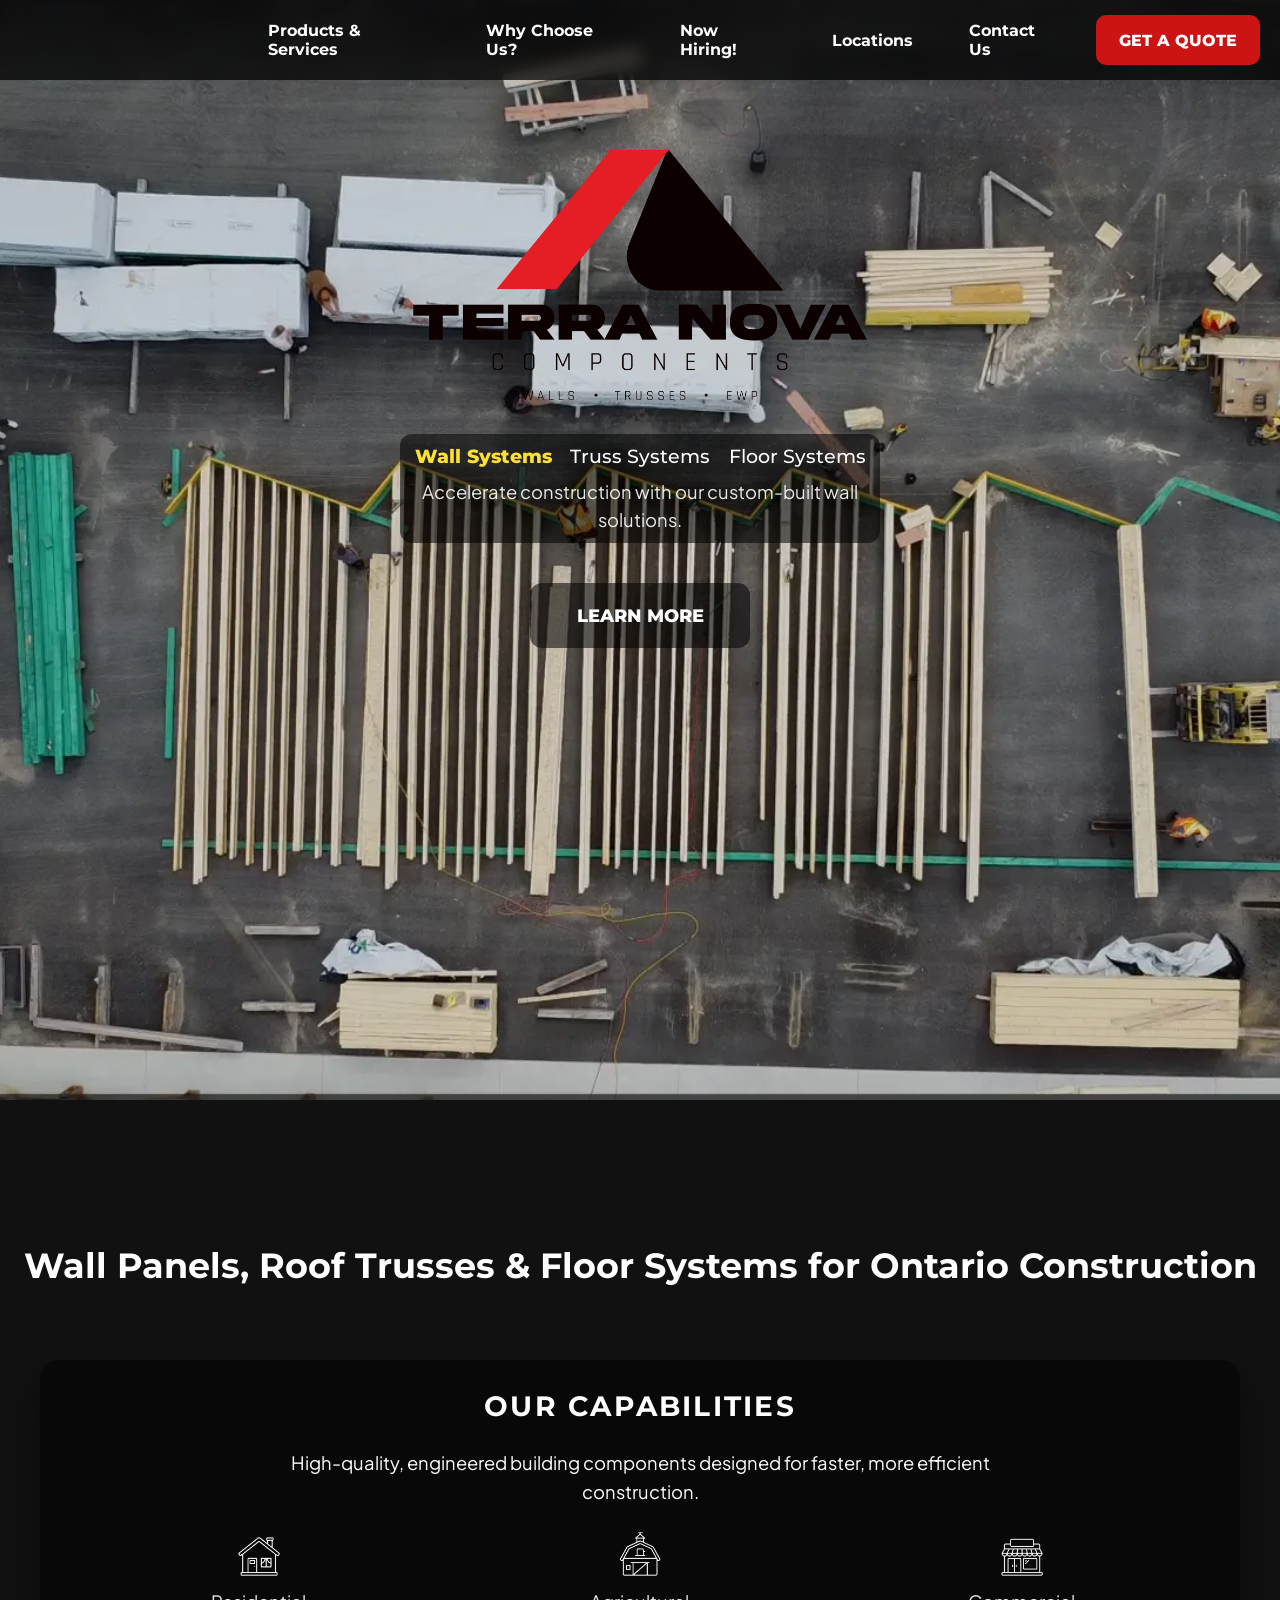
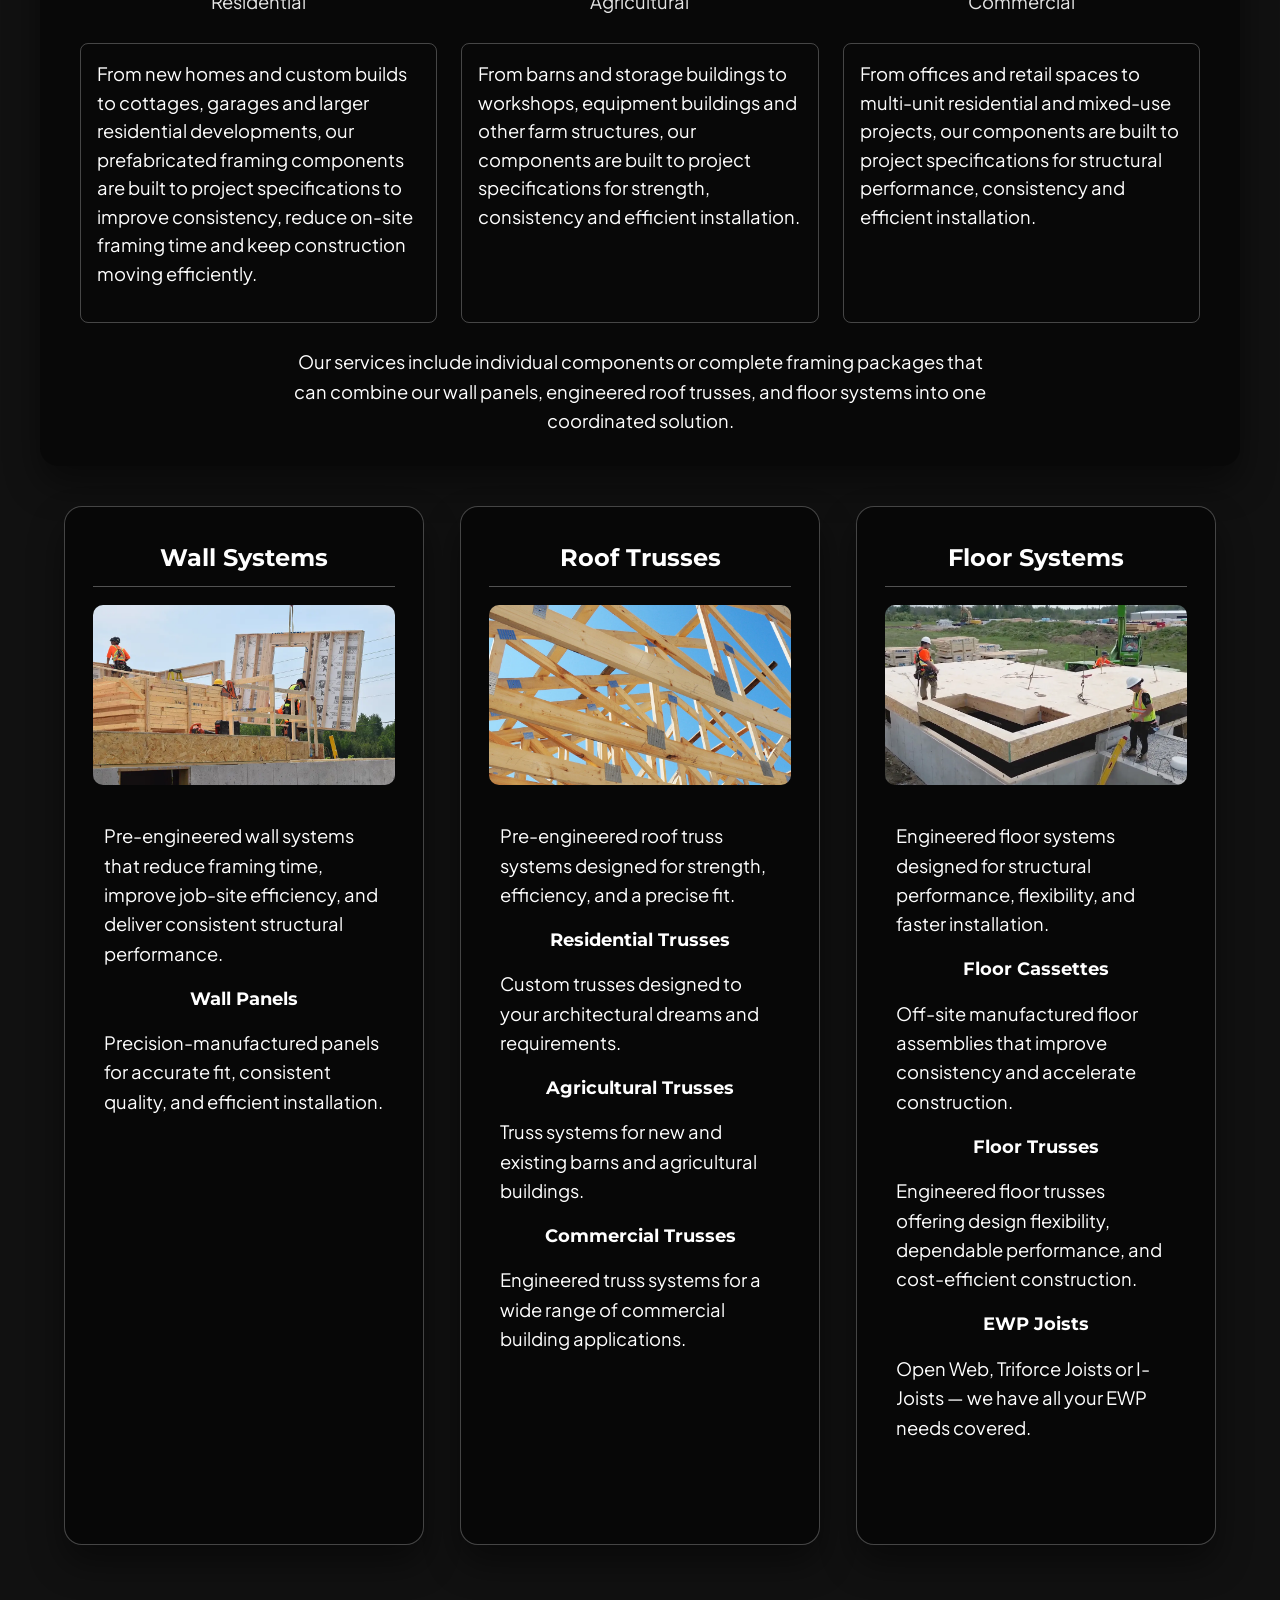
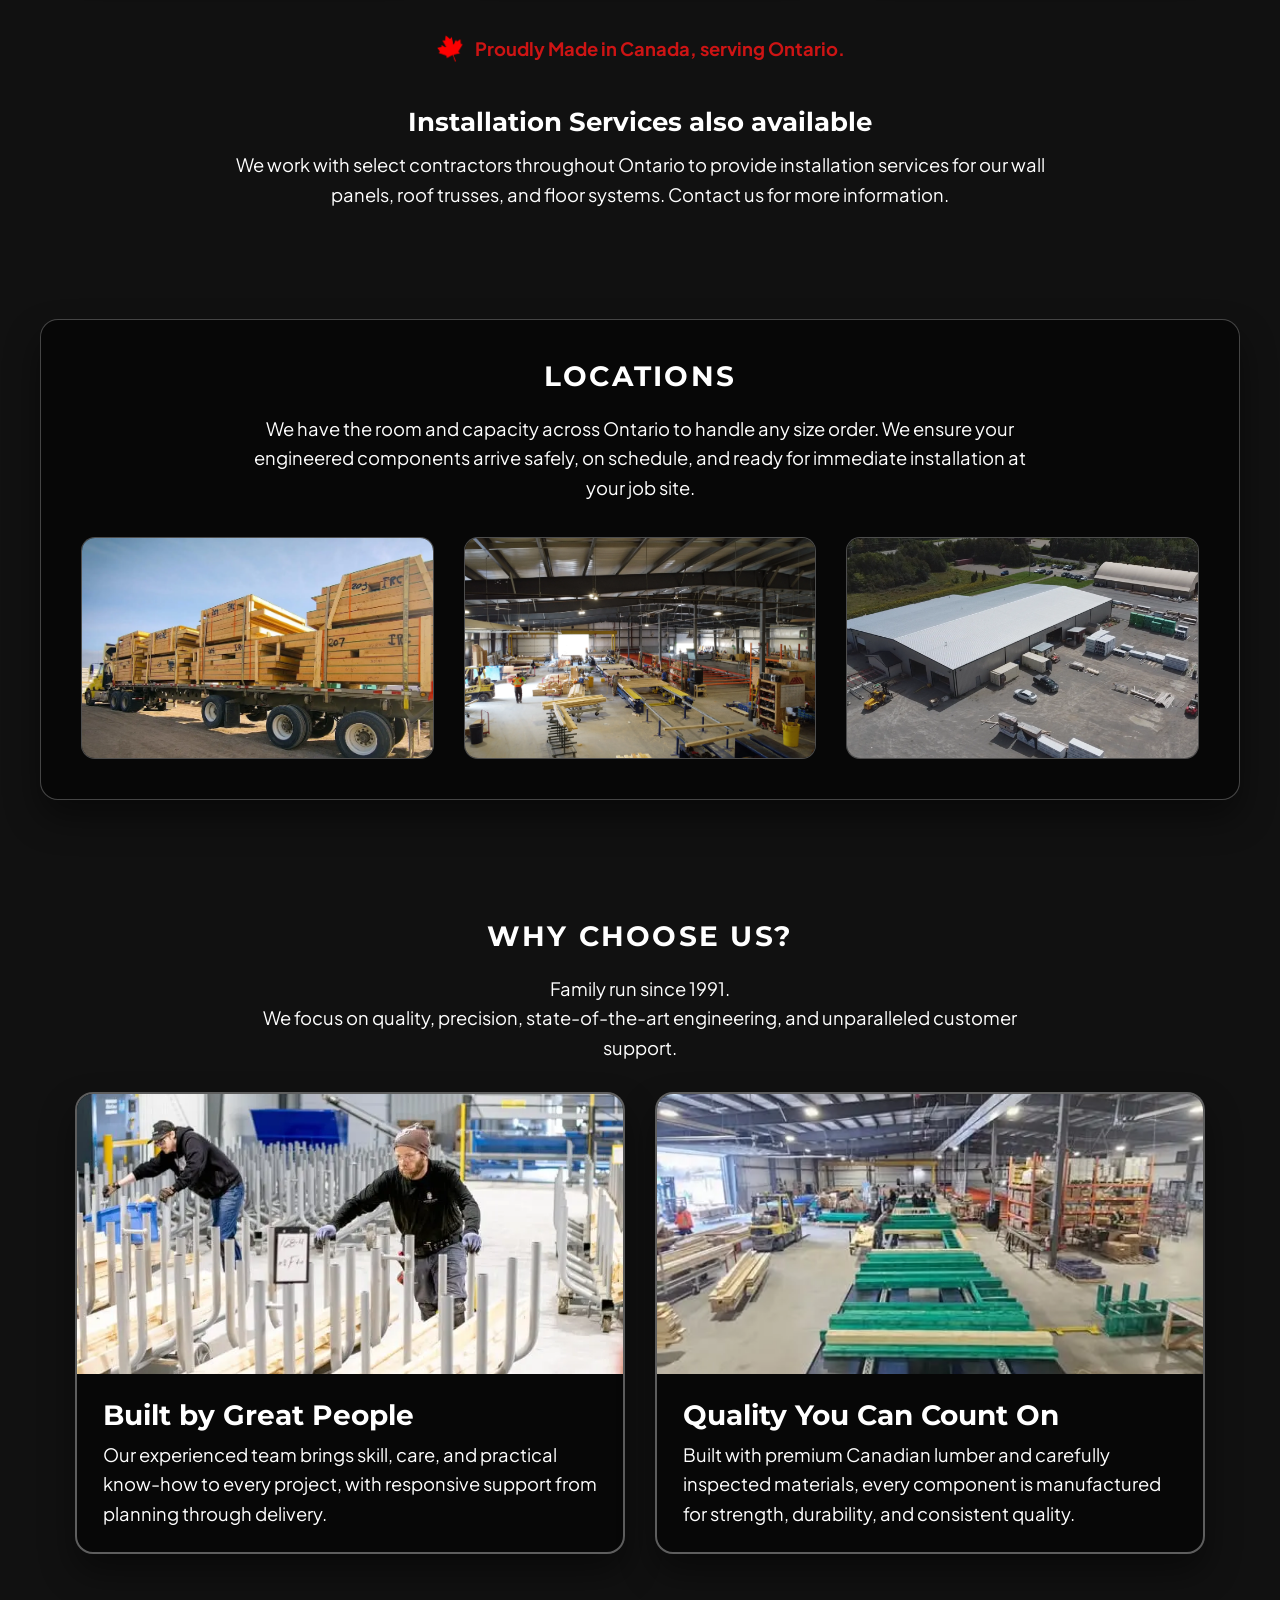
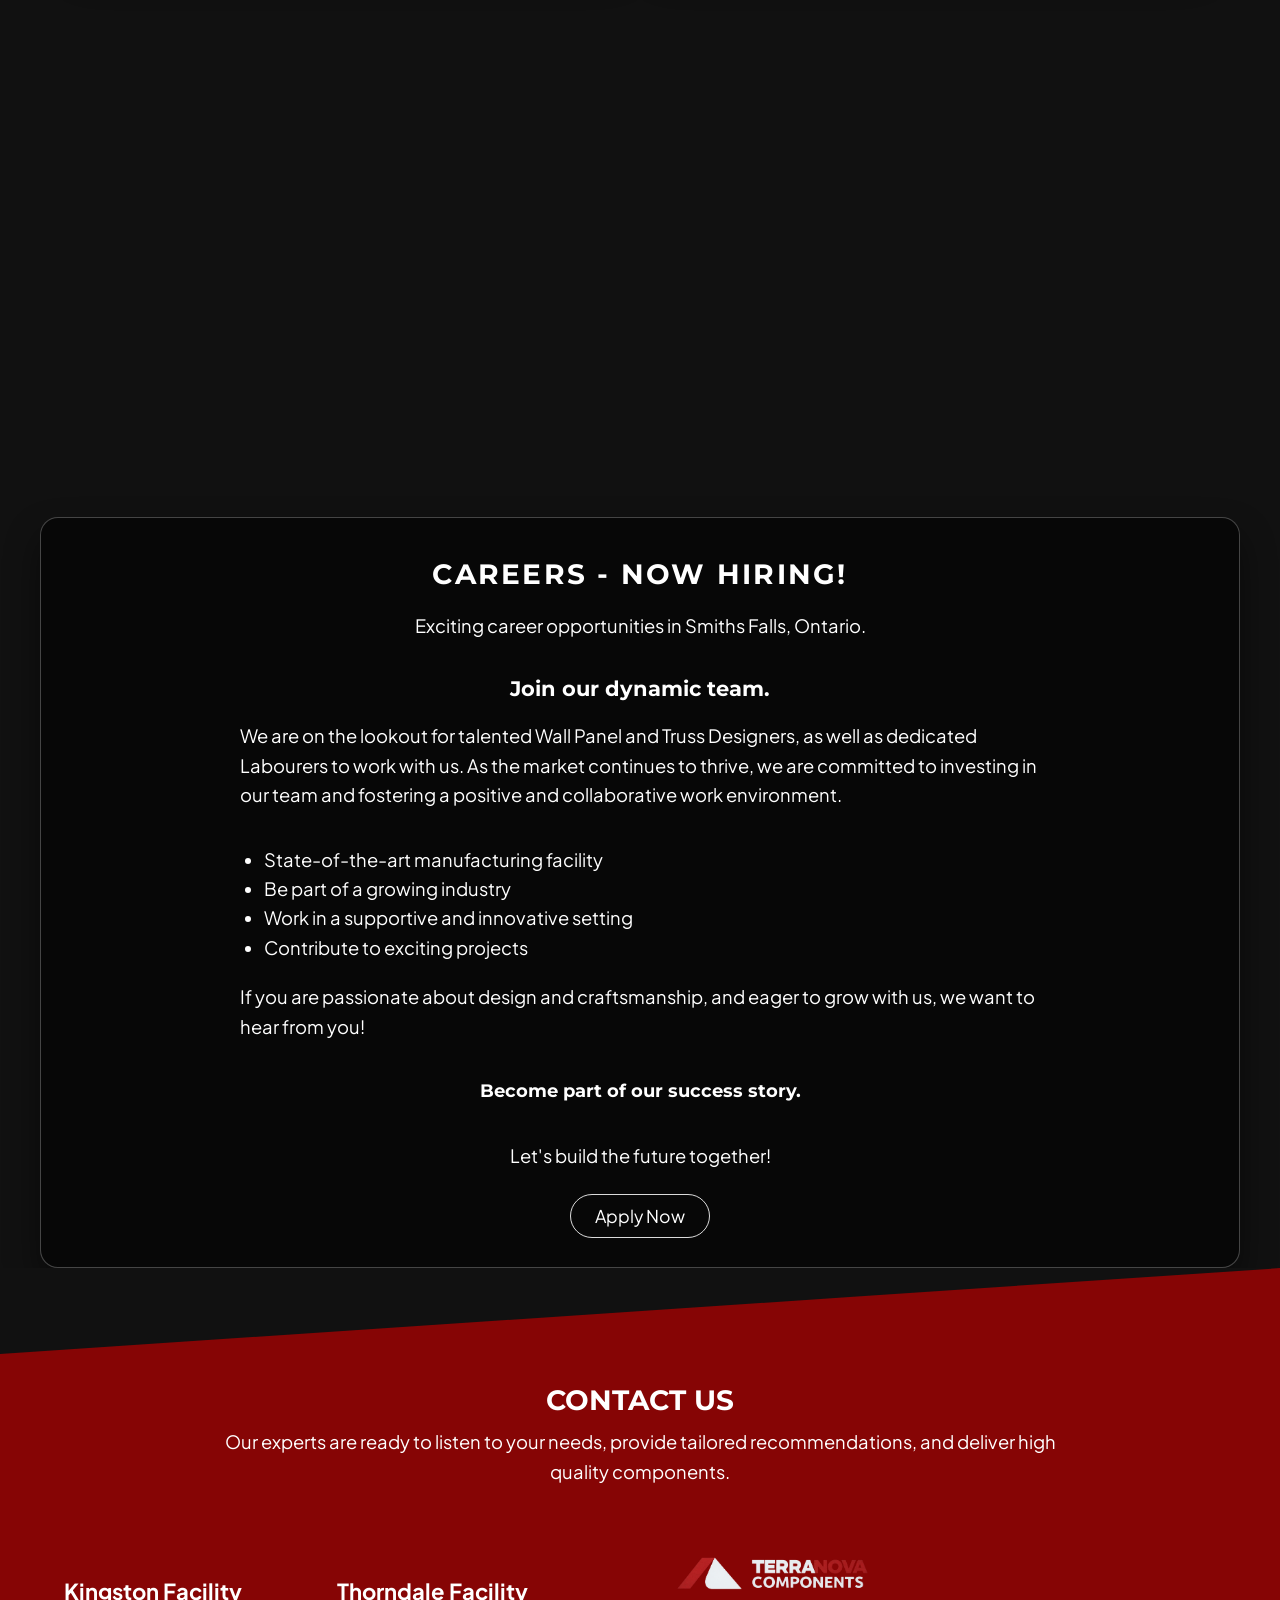
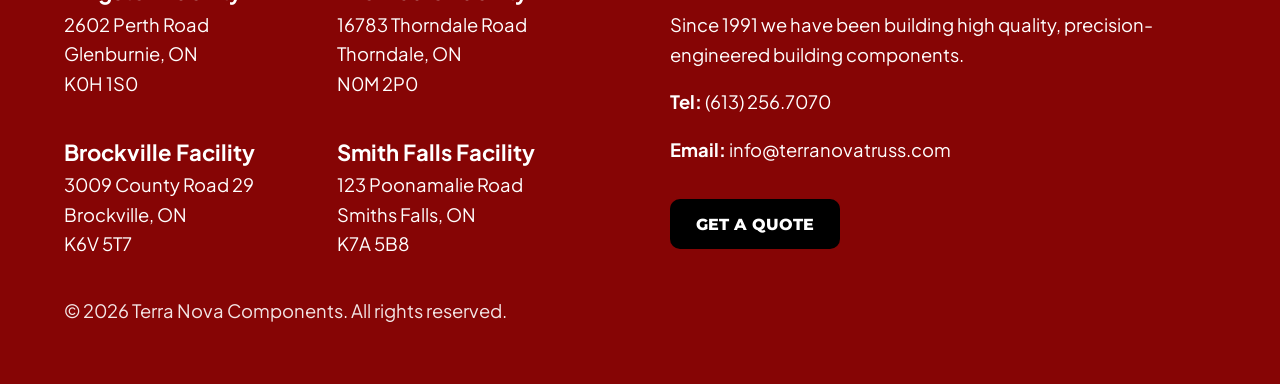
==== index.html @ 009bb9bd "added throndale page" ====
<!DOCTYPE html>

<html lang="en">

<head>

<meta charset="UTF-8">


<meta
    name="viewport"
    content="width=device-width, initial-scale=1.0"
>
<meta name="description" content="Ontario wall panels, roof trusses, floor systems and complete framing packages for residential, agricultural and commercial construction. Terra Nova Components serves Ottawa, Kingston, London, Toronto, the GTA and beyond.">
<title>Wall Panels, Roof Trusses & Floor Systems Ontario | Terra Nova Components</title>

<link rel="preconnect" href="https://fonts.googleapis.com">
<link rel="preconnect" href="https://fonts.gstatic.com" crossorigin>

<link
    href="https://fonts.googleapis.com/css2?family=Montserrat:wght@500;600;700;800&family=Plus+Jakarta+Sans:wght@400;500;600;700&display=swap"
    rel="stylesheet"
>

<link
    rel="stylesheet"
    href="style.css"
>

</head>

<body>

<!-- =====================================================
     TOP NAVIGATION
     ===================================================== -->

<header class="Nav">

    <a
        href="#home"
        class="logo-button"
    >

        <img
            src="Images/logo3.png"
            class="nav-logo"
            alt="Terra Nova Components"
        >

    </a>


    <!-- DESKTOP NAVIGATION -->

    <div class="desktop-nav-actions">

         <a
            href="#products"
            class="desktop-nav-link"
        >
            Products &amp; Services
        </a>

         <a
            href="#gallery-header"
            class="desktop-nav-link"
        >
            Why Choose Us?
        </a>

        <a
            href="#careers"
            class="desktop-nav-link"
        >
            Now Hiring!
        </a>


        <!-- LOCATIONS -->

        <a
            href="#locations"
            class="desktop-nav-link"
        >
            Locations
        </a>

        <a
            href="#contact-page"
            class="desktop-nav-link"
        >
            Contact Us
        </a>

        <a
            href="#contact-page"
            class="desktop-quote-button"
        >
            GET A QUOTE
        </a>

    </div>


    <!-- MOBILE HAMBURGER -->

    <button
        class="hamburger-button"
        id="hamburger-button"
        type="button"
        aria-label="Open navigation menu"
        aria-expanded="false"
    >

        <span></span>
        <span></span>
        <span></span>

    </button>

</header>



<!-- =====================================================
     MOBILE MENU
     ===================================================== -->

<nav
    class="mobile-menu"
    id="mobile-menu"
>

    <a
        href="#home"
        class="mobile-menu-link"
    >
        HOME
    </a>


    <a
        href="#manufacturing"
        class="mobile-menu-link"
    >
        CAPABILITIES
    </a>


    <a
        href="#products"
        class="mobile-menu-link"
    >
        PRODUCTS
    </a>


    <a
        href="#gallery-header"
        class="mobile-menu-link"
    >
        WHY CHOOSE US
    </a>


    <!-- LOCATIONS -->

    <a
        href="#locations"
        class="mobile-menu-link"
    >
        LOCATIONS
    </a>

    <a
        href="#careers"
        class="mobile-menu-link"
    >
        NOW HIRING!
    </a>

    <a
        href="#contact-page"
        class="mobile-menu-link"
    >
        CONTACT
    </a>

</nav>



<!-- =====================================================
     HERO
     ===================================================== -->

<section
    class="partial-background"
    id="home"
>

    <video
        class="hero-video"
        autoplay
        muted
        loop
        playsinline
        poster="Images/overheadview.webp"
    >

        <source
            src="videos/drone4.mp4"
            type="video/mp4"
        >

    </video>


    <div class="hero-content">


        <!-- HERO LOGO -->

        <div class="hero-logo">

            <img
                src="Images/logo.png"
                class="logo-img"
                alt="Terra Nova Components"
            >

        </div>



        <!-- =================================================
             QUICK PRODUCT PREVIEW
             ================================================= -->

        <div
            class="product-preview"
            aria-live="polite"
        >

            <div class="quick-product-headings">


                <button
                    type="button"
                    class="quick-product-heading is-active"
                    data-summary="Accelerate construction with our custom-built wall solutions."
                >
                    Wall Systems
                </button>


                <button
                    type="button"
                    class="quick-product-heading"
                    data-summary="Engineered trusses for unmatched durability and strength."
                >
                    Truss Systems
                </button>


                <button
                    type="button"
                    class="quick-product-heading"
                    data-summary="Robust floor cartridges and floor trusses designed for performance and reliability."
                >
                    Floor Systems
                </button>

            </div>


            <p class="quick-product-summary supporting-text">
                Accelerate construction with our custom-built wall solutions.
            </p>

        </div>



        <!-- =================================================
             LEARN MORE
             ================================================= -->

        <div class="links">

            <a
                href="#manufacturing"
                class="sum-button"
            >
                <span>
                    LEARN MORE
                </span>
            </a>

        </div>

    </div>

</section>



<!-- =====================================================
     SPACE
     ===================================================== -->

<div
    class="section-spacer hero-to-products"
    aria-hidden="true"
></div>

<h1>
    Wall Panels, Roof Trusses & Floor Systems for Ontario Construction 
</h1>

<!-- =====================================================
     MANUFACTURING / CAPABILITIES
     ================================================= -->

<section
    class="manufacturing"
    id="manufacturing"
>


    <!-- CAPABILITIES -->

    <div class="capabilities-content">


        <div class="manufacturing-text">

            <h2 class="section-heading">
                Our Capabilities
            </h2>


            <p class="body-text capabilities-description">
                High-quality, engineered building components designed for
                faster, more efficient construction.
            </p>

        </div>



        <!-- CAPABILITY ICONS -->
         

        <div class="capabilities-img">


            <div>

                <img
                    src="Images/residential.png"
                    alt="Residential"
                    loading="lazy"
                >

                <p class="supporting-text">
                    Residential
                </p>

            </div>



            <div>

                <img
                    src="Images/farm.png"
                    alt="Agricultural"
                    loading="lazy"
                >

                <p class="supporting-text">
                    Agricultural
                </p>

            </div>



            <div>

                <img
                    src="Images/commercial.png"
                    alt="Commercial"
                    loading="lazy"
                >

                <p class="supporting-text">
                    Commercial
                </p>

            </div>

        </div>
            



        <div
            class="capabilities-info"
        >
            <div class="capabilities-info-column">

                <h3 class="mobile-capability-label">
                    Residential
                </h3>

                <p class="body-text">
                    From new homes and custom builds to cottages, garages
                    and larger residential developments, our prefabricated
                    framing components are built to project specifications
                    to improve consistency, reduce on-site framing time and
                    keep construction moving efficiently.
                </p>
            </div>


            <div class="capabilities-info-column">

                <h3 class="mobile-capability-label">
                    Agricultural
                </h3>

                <p class="body-text">
                    From barns and storage buildings to workshops,
                    equipment buildings and other farm structures, our
                    components are built to project specifications for
                    strength, consistency and efficient installation.
                </p>
            </div>


            <div class="capabilities-info-column">

                <h3 class="mobile-capability-label">
                    Commercial
                </h3>

                <p class="body-text">
                    From offices and retail spaces to multi-unit residential
                    and mixed-use projects, our components are built to
                    project specifications for structural performance,
                    consistency and efficient installation.
                </p>
            </div>

        </div>
        <p class="body-text capabilities-description">
            Our services include individual components or complete framing packages that can combine our wall panels, engineered roof trusses, and floor systems into one coordinated solution.
            </p>


    </div>



    <!-- =================================================
         PRODUCTS
         ================================================= -->

    <div
        class="prod-info"
        id="products"
    >


        <!-- WALL SYSTEMS -->

        <article class="prod-box">

            <div class="product-header">

                <h3 class="card-heading">
                    Wall Systems
                </h3>

            </div>


            <div class="product-img">

                <img
                    src="Images/wall-systems.webp"
                    alt="Wall Systems"
                    loading="lazy"
                >

            </div>


            <div class="product-text">

                <p class="body-text">
                    Pre-engineered wall systems that reduce framing time,
                    improve job-site efficiency, and deliver consistent
                    structural performance.
                </p>


                <h4 class="card-subheading">
                    Wall Panels
                </h4>


                <p class="body-text">
                    Precision-manufactured panels for accurate fit,
                    consistent quality, and efficient installation.
                </p>


                <div class="product-info-space" aria-hidden="true"></div>

            </div>

        </article>



        <!-- ROOF TRUSSES -->

        <article class="prod-box">

            <div class="product-header">

                <h3 class="card-heading">
                    Roof Trusses
                </h3>

            </div>


            <div class="product-img">

                <img
                    src="Images/truss-systems.webp"
                    alt="Roof Trusses"
                    loading="lazy"
                >

            </div>


            <div class="product-text">

                <p class="body-text">
                    Pre-engineered roof truss systems designed for
                    strength, efficiency, and a precise fit.
                </p>


                <h4 class="card-subheading">
                    Residential Trusses
                </h4>


                <p class="body-text">
                    Custom trusses designed to your architectural dreams
                    and requirements.
                </p>


                <h4 class="card-subheading">
                    Agricultural Trusses
                </h4>


                <p class="body-text">
                    Truss systems for new and existing barns and
                    agricultural buildings.
                </p>


                <h4 class="card-subheading">
                    Commercial Trusses
                </h4>


                <p class="body-text">
                    Engineered truss systems for a wide range of
                    commercial building applications.
                </p>


                <div class="product-info-space" aria-hidden="true"></div>

            </div>

        </article>



        <!-- FLOOR SYSTEMS -->

        <article class="prod-box">

            <div class="product-header">

                <h3 class="card-heading">
                    Floor Systems
                </h3>

            </div>


            <div class="product-img">

                <img
                    src="Images/floor-systems.webp"
                    alt="Floor Systems"
                    loading="lazy"
                >

            </div>


            <div class="product-text">

                <p class="body-text">
                    Engineered floor systems designed for structural
                    performance, flexibility, and faster installation.
                </p>


                <h4 class="card-subheading">
                    Floor Cassettes
                </h4>


                <p class="body-text">
                    Off-site manufactured floor assemblies that improve
                    consistency and accelerate construction.
                </p>


                <h4 class="card-subheading">
                    Floor Trusses
                </h4>


                <p class="body-text">
                    Engineered floor trusses offering design flexibility,
                    dependable performance, and cost-efficient
                    construction.
                </p>


                <h4 class="card-subheading">
                    EWP Joists
                </h4>


                <p class="body-text">
                    Open Web, Triforce Joists or I-Joists — we have all
                    your EWP needs covered.
                </p>


                <div class="product-info-space" aria-hidden="true"></div>

            </div>

        </article>

    </div>


</section>



<p class="canada">
    <img
        src="Images/maple-leaf.png"
        alt="Made in Canada"
        loading="lazy"
    >
    Proudly Made in Canada, serving Ontario.
</p>

<section class="installation-services">
    <h2>
        Installation Services also available
    </h2>
    <p>
        We work with select contractors throughout Ontario to provide installation services for our wall panels, roof trusses, and floor systems. Contact us for more information.
    </p>
</section>



<!-- =====================================================
     LOCATIONS
     ===================================================== -->

<section
    class="locations"
    id="locations"
>

    <div class="locations-content">

        <h2 class="section-heading">
            Locations
        </h2>

        <p class="body-text locations-intro">
            We have the room and capacity across Ontario to handle any size order.  We ensure your engineered components arrive safely, on schedule, and ready for immediate installation at your job site. 
        </p>


        <div class="locations-grid">


            <!-- LOCATION 1 -->

            <div class="location-card">

                <div class="location-image">

                    <img
                        src="Images/delivery.webp"
                        alt="Smiths Falls"
                        loading="lazy"
                    >

                </div>

                

            </div>



            <!-- LOCATION 2 -->

            <div class="location-card">

                <div class="location-image">

                    <img
                        src="Images/facility1.webp"
                        alt="Smiths Falls"
                        loading="lazy"
                    >

                </div>

                

            </div>



            <!-- LOCATION 3 -->

            <div class="location-card">

                <div class="location-image">

                    <img
                        src="Images/outside2.webp"
                        alt="Smiths Falls"
                        loading="lazy"
                    >

                </div>

               

            </div>


        </div>

    </div>

</section>



<!-- =====================================================
     WHY CHOOSE US
     ===================================================== -->

<section
    class="gallery-header"
    id="gallery-header"
>

    <h2 class="section-heading">
        Why Choose Us?
    </h2>


    <p class="body-text">
        Family run since 1991.<br>
        We focus on quality, precision, state-of-the-art engineering,
        and unparalleled customer support.
    </p>

</section>



<!-- =====================================================
     GALLERY
     ===================================================== -->

<section
    class="gallery"
    id="gallery"
>

    <div class="gallery-track">


        <!-- SLIDE 1 -->

        <article class="slide">

            <img
                src="Images/great-people.webp"
                alt="Built by great people"
                loading="lazy"
            >


            <div class="slide-caption">

                <h3 class="card-heading">
                    Built by Great People
                </h3>


                <p class="body-text">
                    Our experienced team brings skill, care, and practical
                    know-how to every project, with responsive support
                    from planning through delivery.
                </p>

            </div>

        </article>



        <!-- SLIDE 2 -->

        <article class="slide">

            <img
                src="Images/facility.webp"
                alt="Quality You Can Count On"
                loading="lazy"
            >


            <div class="slide-caption">

                <h3 class="card-heading">
                    Quality You Can Count On
                </h3>


                <p class="body-text">
                    Built with premium Canadian lumber and carefully
                    inspected materials, every component is manufactured
                    for strength, durability, and consistent quality.
                </p>

            </div>

        </article>



        <!-- SLIDE 3 -->

        <article class="slide">

            <img
                src="Images/superior-components.webp"
                alt="Advanced Technology"
                loading="lazy"
            >


            <div class="slide-caption">

                <h3 class="card-heading">
                    Advanced Technology
                </h3>


                <p class="body-text">
                    Industry-leading design software and modern
                    manufacturing equipment help us deliver accurate,
                    consistent components built to your specifications.
                </p>

            </div>

        </article>



        <!-- SLIDE 4 -->

        <article class="slide">

            <img
                src="Images/components.webp"
                alt="Superior Components"
                loading="lazy"
            >


            <div class="slide-caption">

                <h3 class="card-heading">
                    Superior Components
                </h3>


                <p class="body-text">
                    Our wall panels, roof trusses, and floor systems are
                    engineered for faster installation, dependable
                    performance, and a more efficient build.
                </p>

            </div>

        </article>

    </div>

</section>

<!-- =====================================================
     careers
     ===================================================== -->

<section
    class="careers"
    id="careers"
>

    <div class="locations-content">

        <h2 class="section-heading">
            Careers - Now Hiring!
        </h2>

        <p class="body-text locations-intro">
            Exciting career opportunities in Smiths Falls, Ontario.
        </p>
        <h3> Join our dynamic team.</h3>
        <div class="body-text locations-intro list-items">
        <p class="body-text locations-intro careers-copy" >
            We are on the lookout for talented Wall Panel and Truss Designers, as well as dedicated Labourers to work with us. As the market continues to thrive, we are committed to investing in our team and fostering a positive and collaborative work environment.

        </p>
        
            <ul>
                <li>State-of-the-art manufacturing facility</li>
                <li>Be part of a growing industry</li>
                <li>Work in a supportive and innovative setting</li>
                <li>Contribute to exciting projects</li>
            </ul>
        
        <p class="body-text locations-intro careers-copy">
            If you are passionate about design and craftsmanship, and eager to grow with us, we want to hear from you!
        </p>
        </div>
        <h3 class="body-text locations-intro " >
            Become part of our success story.
        </h3>
        <p class="body-text locations-intro">
            Let's build the future together!
        </p>
        <a class="apply-now" href="mailto:info@terranovatruss.com">
            Apply Now
        </a>


        <!-- <div class="locations-grid">


            

            <div class="location-card">

                <div class="location-image">

                    <img
                        src="Images/delivery.webp"
                        alt="Smiths Falls"
                        loading="lazy"
                    >

                </div>

                

            </div>



            

            <div class="location-card">

                <div class="location-image">

                    <img
                        src="Images/facility1.webp"
                        alt="Smiths Falls"
                        loading="lazy"
                    >

                </div>

                

            </div>



            

            <div class="location-card">

                <div class="location-image">

                    <img
                        src="Images/outside2.webp"
                        alt="Smiths Falls"
                        loading="lazy"
                    >

                </div>

               

            </div>


        </div>-->

    </div>

</section>




<!-- =====================================================
     JAVASCRIPT
     ===================================================== -->

<script
    src="scripts.js"
    defer
></script>
<script type="application/ld+json" defer>
{
  "@context": "https://schema.org",
  "@type": "Organization",
  "name": "Terra Nova Components",
  "url": "https://terranovacomponents.ca/",
  "logo": "https://terranovacomponents.ca/Images/tnc-logo.png",
  "description": "Manufacturer of precision-engineered wall panels, roof trusses, floor systems and complete framing packages for residential, agricultural and commercial construction across Ontario.",
  "foundingDate": "1991",
  "telephone": "+1-613-256-7070",
  "email": "info@terranova.com",
  "address": {
    "@type": "PostalAddress",
    "streetAddress": "123 Poonamalie Road",
    "addressLocality": "Smiths Falls",
    "addressRegion": "ON",
    "postalCode": "K7A 5B8",
    "addressCountry": "CA"
  },
  "areaServed": [
    {
      "@type": "AdministrativeArea",
      "name": "Ontario"
    },
    {
      "@type": "City",
      "name": "Ottawa"
    },
    {
      "@type": "City",
      "name": "Kingston"
    },
    {
      "@type": "City",
      "name": "Toronto"
    },
    {
      "@type": "City",
      "name": "London"
    }
  ]
}
</script>



<!-- =====================================================
     CONTACT
     ===================================================== -->

<section
    id="contact-page"
    class="contact-page"
>

    <div class="redbox">

        <div class="contact-intro">
            <h2>
                Contact Us
            </h2>

            <p>
                Our experts are ready to listen to your needs, provide
                tailored recommendations, and deliver high quality
                components.
            </p>
        </div>

        <div class="contact">
            <div class="contact-details location-addresses">
                <p class="body-text">
                    <strong>
                        Kingston Facility
                    </strong>
                    <br>
                    2602 Perth Road
                    <br>
                    Glenburnie, ON
                    <br>
                    K0H 1S0
                </p>

                <p class="body-text">
                    <strong>
                        Thorndale Facility
                    </strong>
                    <br>
                    16783 Thorndale Road
                    <br>
                    Thorndale, ON
                    <br>
                    N0M 2P0
                </p>

                <p class="body-text">
                    <strong>
                        Brockville Facility
                    </strong>
                    <br>
                    3009 County Road 29
                    <br>
                    Brockville, ON
                    <br>
                    K6V 5T7
                </p>

                <p class="body-text">
                    <strong>
                        Smith Falls Facility
                    </strong>
                    <br>
                    123 Poonamalie Road
                    <br>
                    Smiths Falls, ON
                    <br>
                    K7A 5B8
                </p>
            </div>

            <div class="contact-info-column">
                <div class="contact-information">
                    <img
                        src="Images/logo2.png"
                        class="contact-logo"
                        alt="Terra Nova Components"
                    >

                    <p class="body-text">
                        Since 1991 we have been building high quality,
                        precision-engineered building components.
                    </p>

                    <p class="body-text">
                        <strong>
                            Tel:
                        </strong>
                        <a href="tel:+16132567070">
                            (613) 256.7070
                        </a>
                    </p>

                    <p class="body-text">
                        <strong>
                            Email:
                        </strong>
                        <a href="mailto:info@terranovatruss.com">
                            info@terranovatruss.com
                        </a>
                    </p>
                </div>

                <a
                    class="contact-cta"
                    href="#contact-page"
                >
                    GET A QUOTE
                </a>
            </div>

            <p class="supporting-text contact-copyright">
                © 2026 Terra Nova Components.
                All rights reserved.
            </p>

            <!--
            <form
                class="email-form"
                action="contact.php"
                method="post"
                enctype="multipart/form-data"
            >
                <h3 class="card-heading">
                    Contact Us
                </h3>

                <label for="name">
                    Name
                </label>
                <input
                    type="text"
                    id="name"
                    name="name"
                    autocomplete="name"
                    required
                >

                <label for="phone">
                    Contact Number
                </label>
                <input
                    type="tel"
                    id="phone"
                    name="phone"
                    autocomplete="tel"
                    required
                >

                <label for="email">
                    Email
                </label>
                <input
                    type="email"
                    id="email"
                    name="email"
                    autocomplete="email"
                    required
                >

                <label for="best-time">
                    Best Time to Call
                </label>
                <input
                    type="datetime-local"
                    id="best-time"
                    name="best-time"
                    required
                >

                <label for="files">
                    Upload Drawings:
                </label>
                <input
                    type="file"
                    id="files"
                    name="files[]"
                    accept=".pdf,.jpg,.jpeg,.png,.dwg,.dxf"
                    multiple
                >
                <p class="file-help">
                    PDF, CAD drawing, JPG or PNG. Maximum file size: 10 MB.
                </p>

                <button type="submit">
                    Send Message
                </button>
            </form>
            -->
        </div>
    </div>
</section>

<div
    id="mobile-quote-bar"
    aria-label="Quick links"
>
    <a
        href="#contact-page"
        class="mobile-sticky-link"
    >
        CONTACT US
    </a>
    <a
        href="#products"
        class="mobile-sticky-link"
    >
        PRODUCTS &amp; SERVICES
    </a>
    <a
        href="#contact-page"
        id="mobile-quote-button"
        class="mobile-sticky-link"
    >
        GET A QUOTE
    </a>
</div>

<div
    class="form-success-modal"
    id="form-success-modal"
    role="dialog"
    aria-modal="true"
    aria-labelledby="form-success-title"
    hidden
>
    <div class="form-success-card">
        <button
            class="form-success-close"
            id="form-success-close"
            type="button"
            aria-label="Close"
        >
        </button>

        <div class="success-logo">
            <img
                src="Images/tnc-logo-white.png"
                class="form-success-logo"
                alt="Terra Nova Components"
            >
        </div>

        <h2 id="form-success-title">
            Thank You
        </h2>

        <p>
            Thank you for reaching out.
            We look forward to speaking with you.
        </p>

        <button
            class="form-success-button"
            id="form-success-button"
            type="button"
        >
            Close
        </button>
    </div>
</div>
</body>

</html>
---- style.css ----
/* =========================================================
   ROOT VARIABLES
   ========================================================= */

:root {

    --bg-dark: #111111;

    /* Same black used by mobile sticky navigation */
    --nav-bg: rgba(20, 20, 20, 0.96);

    --panel-red: rgb(134, 5, 5);

    --text-light: #ffffff;

    --text-muted: rgba(255, 255, 255, 0.9);

    --gold: rgb(254, 225, 53);

    --button-overlay: rgba(0, 0, 0, 0.55);

    --button-hover: rgba(0, 0, 0, 0.8);

    --title-size: 1.75rem;

    --body-size: 1.15rem;

    --mobile-nav-height: 72px;

    --mobile-quote-height: 84px;
}


/* =========================================================
   RESET
   ========================================================= */

* {
    box-sizing: border-box;

    scroll-behavior: smooth;
}


html {
    margin: 0;

    padding: 0;

    background: var(--bg-dark);
}


body {
    margin: 0;

    padding: 0;

    background: var(--bg-dark);

    color: var(--text-light);

    font-family: 'Plus Jakarta Sans', sans-serif;

    font-size: 1.1rem;

    overflow-x: hidden;
}


p {
    font-size: var(--body-size) !important;
}


body,
button,
input {
    font-family: 'Plus Jakarta Sans', sans-serif;
}


h1,
h2,
h3,
h4,
h5,
h6 {
    font-family: 'Montserrat', sans-serif;
}


h1 {
    margin-right: 0;

    margin-left: 0;

    text-align: center;
}


button,
img,
span {
    display: block;
}


button {
    font: inherit;
}


a {
    color: inherit;

    text-decoration: none;
}


img {
    max-width: 100%;
}


/* =========================================================
   DESKTOP NAVIGATION
   ========================================================= */

.Nav {
    position: fixed;

    top: 0;
    left: 0;

    z-index: 10000;

    display: flex;

    align-items: center;

    justify-content: space-between;

    width: 100%;

    height: 80px;

    padding: 0 20px;

    background: rgba(0, 0, 0, 0.72);

    backdrop-filter: blur(8px);

    -webkit-backdrop-filter: blur(8px);
}


.logo-button {
    display: flex;

    align-items: center;

    height: 100%;

    margin: 0;

    cursor: pointer;
}


.nav-logo {
    display: block;

    width: auto;

    height: 58px;

    object-fit: contain;
}


.desktop-nav-actions {
    display: flex;

    align-items: center;

    gap: 20px;
}


.desktop-nav-link {
    display: flex;

    align-items: center;

    justify-content: space-between;

    height: 50px;

    padding: 0 18px;

    font-family: 'Montserrat', sans-serif;

    font-size: 1rem;

    font-weight: 700;

    transition: color 0.2s ease;
}


.desktop-nav-link:hover {
    color: var(--gold);
}


.desktop-quote-button {
    display: flex;

    align-items: center;

    justify-content: center;

    width: 170px;

    height: 50px;

    border-radius: 10px;

    background: rgb(205, 20, 20);

    font-family: 'Montserrat', sans-serif;

    font-size: 1rem;

    font-weight: 800;

    transition:
        background-color 0.2s ease,
        transform 0.2s ease;
}


.desktop-quote-button:hover {
    background: rgb(240, 30, 30);

    transform: scale(1.05);
}


/* =========================================================
   HAMBURGER
   ========================================================= */

.hamburger-button {
    display: none;

    align-items: center;

    justify-content: center;

    flex-direction: column;

    width: 52px;

    height: 52px;

    padding: 8px;

    border: 0;

    background: transparent;

    cursor: pointer;
}


.hamburger-button span {
    width: 32px;

    height: 3px;

    margin: 4px 0;

    border-radius: 5px;

    background: white;

    transition:
        transform 0.25s ease,
        opacity 0.25s ease;
}


.hamburger-button.active span:nth-child(1) {
    transform: translateY(7px) rotate(45deg);
}


.hamburger-button.active span:nth-child(2) {
    opacity: 0;
}


.hamburger-button.active span:nth-child(3) {
    transform: translateY(-7px) rotate(-45deg);
}


/* =========================================================
   MOBILE MENU
   ========================================================= */

.mobile-menu {
    display: none;
}


/* =========================================================
   MOBILE BOTTOM QUOTE BAR
   DEFAULT = HIDDEN
   ========================================================= */

#mobile-quote-bar {
    display: none;
}


/* =========================================================
   HERO
   ========================================================= */

.thorndale-hero {
    min-height: 833px;

    padding: 160px 24px 80px;

    background:
        linear-gradient(90deg, rgba(0, 0, 0, 0.88), rgba(0, 0, 0, 0.68)),
        url('Images/overheadview.webp') center / cover no-repeat;
}


.thorndale-hero-content {
    width: min(1093px, 100%);

    margin: 0 auto;
}


.thorndale-hero-content > h1 {
    max-width: 1000px;

    margin: 0;

    text-align: left;

    font-family: 'Montserrat', sans-serif;

    font-size: clamp(2.2rem, 5vw, 3.1rem);

    line-height: 1.12;
}


.thorndale-hero-intro {
    max-width: 700px;

    margin: 20px 0 0;

    line-height: 1.8;
}


.thorndale-brand-transition {
    display: flex;

    align-items: center;

    justify-content: space-between;

    gap: 32px;

    width: min(900px, 100%);

    min-height: 250px;

    margin-top: 40px;

    padding: 28px 0;

    border-top: 1px solid rgba(255, 255, 255, 0.35);

    border-bottom: 1px solid rgba(255, 255, 255, 0.35);
}


.thorndale-former-brands {
    display: flex;

    flex: 1;

    align-items: center;

    justify-content: space-between;

    gap: 24px;
}


.thorndale-brand {
    display: flex;

    flex: 1;

    flex-direction: column;

    align-items: center;

    justify-content: center;

    gap: 16px;

    min-width: 0;

    margin: 0;

    text-align: center;
}


.thorndale-brand img {
    display: block;

    width: min(210px, 100%);

    height: 132px;

    object-fit: contain;
}


.thorndale-brand figcaption {
    font-size: 0.9rem;
}


.thorndale-brand-plus {
    font-size: 1.75rem;
}


.thorndale-brand-arrow {
    flex: 0 0 44px;

    width: 44px;

    height: 24px;
}


.thorndale-new-brand img {
    width: min(260px, 100%);

    height: 156px;

    padding: 12px 20px;

    background: white;
}


.thorndale-hero-actions {
    display: flex;

    align-items: center;

    gap: 32px;

    margin-top: 36px;
}


.thorndale-hero-button {
    display: inline-flex;

    align-items: center;

    justify-content: center;

    padding: 15px 30px;

    background: rgb(205, 20, 20);

    color: white;

    font-weight: 700;

    text-decoration: none;
}


.thorndale-hero-button:hover,
.thorndale-hero-button:focus-visible {
    background: rgb(240, 30, 30);
}


.thorndale-hero-link {
    color: white;

    text-underline-offset: 5px;
}


.thorndale-hero-link span {
    display: inline;

    margin-left: 8px;
}


.thorndale-faq {
    min-height: 100vh;

    padding: 150px 24px 80px;

    background: #111;
}


.thorndale-faq-content {
    width: min(900px, 100%);

    margin: 0 auto;
}


.thorndale-faq-content > h2 {
    margin: 0 0 32px;

    font-family: 'Montserrat', sans-serif;

    font-size: clamp(2rem, 5vw, 3rem);

    text-align: center;
}


.thorndale-faq-item {
    padding: 24px 0;

    border-bottom: 1px solid rgba(255, 255, 255, 0.2);
}


.thorndale-faq-item h3 {
    margin: 0 0 10px;

    font-family: 'Montserrat', sans-serif;

    font-size: 1.25rem;
}


.thorndale-faq-item p {
    margin: 0;

    line-height: 1.6;
}


.thorndale-faq-item a {
    color: var(--text-light);

    text-decoration: underline;
}


.partial-background {
    position: relative;

    width: 100%;

    height: 1100px;

    overflow: hidden;

    background:
        url('Images/overheadview.webp')
        center / cover
        no-repeat;
}


.hero-video {
    position: absolute;

    inset: 0;

    z-index: 0;

    width: 100%;

    height: 100%;

    object-fit: cover;

    object-position: center center;
}


.partial-background::after {
    position: absolute;

    inset: 0;

    z-index: 1;

    background: rgba(0, 0, 0, 0.16);

    content: '';

    pointer-events: none;
}


.hero-content {
    position: relative;

    z-index: 2;

    display: flex;

    align-items: center;

    flex-direction: column;

    width: 100%;

    padding-top: 150px;
}


/* =========================================================
   HERO LOGO
   ========================================================= */

.hero-logo {
    display: flex;

    align-items: center;

    justify-content: center;

    width: 100%;

    text-align: center;
}


.logo-img {
    display: block;

    width: auto;

    height: 250px;

    margin: 0 auto;
}


/* =========================================================
   PRODUCT PREVIEW
   ========================================================= */

.product-preview {
    display: flex;

    align-items: center;

    flex-direction: column;

    width: min(480px, calc(100% - 40px));

    margin-top: 34px;

    padding: 10px 14px;

    border-radius: 12px;

    background: var(--button-overlay);

    text-align: center;
}


.quick-product-headings {
    display: flex;

    align-items: center;

    justify-content: center;

    gap: 18px;

    width: 100%;
}


.quick-product-heading {
    flex: 1;

    margin: 0;

    padding: 0;

    border: 0;

    background: transparent;

    color: white;

    cursor: pointer;

    font-family: 'Montserrat', sans-serif;

    font-size: 1.2rem;

    font-weight: 500;

    white-space: nowrap;

    transition:
        color 0.2s ease,
        font-weight 0.2s ease;
}


.quick-product-heading:hover,
.quick-product-heading:focus-visible {
    color: var(--gold);
}


.quick-product-heading.is-active {
    color: var(--gold);

    font-weight: 800;
}


.quick-product-summary {
    width: 100%;

    min-height: 2.8em;

    margin: 10px auto 0;

    font-size: 1.3rem;

    line-height: 1.4;

    text-align: center;
}


/* =========================================================
   LEARN MORE
   ========================================================= */

.links {
    display: flex;

    align-items: center;

    justify-content: center;

    width: 100%;

    margin-top: 40px;
}


.sum-button {
    display: flex;

    align-items: center;

    justify-content: center;

    width: 220px;

    height: 65px;

    border-radius: 12px;

    background: var(--button-overlay);

    font-family: 'Montserrat', sans-serif;

    font-size: 1.1rem;

    font-weight: 800;

    transition:
        background-color 0.2s ease,
        transform 0.2s ease;
}


.sum-button:hover {
    background: var(--button-hover);

    transform: translateY(-3px);
}


/* =========================================================
   GENERAL TEXT
   ========================================================= */

.section-heading {
    margin: 0;

    color: white;

    font-family: 'Montserrat', sans-serif;

    font-size: var(--title-size);

    font-weight: 700;

    line-height: 1.2;

    text-align: center;

    text-transform: uppercase;

    letter-spacing: 0.08em;
}


.card-heading {
    font-family: 'Montserrat', sans-serif;

    font-weight: 700;
}


.card-subheading {
    font-family: 'Montserrat', sans-serif;

    font-size: 1.15rem;

    font-weight: 700;

    text-align: center;
}


.body-text {
    font-size: var(--body-size);

    line-height: 1.6;
}


.supporting-text {
    color: var(--text-muted);

    line-height: 1.5;
}


/* =========================================================
   SPACERS
   ========================================================= */

.section-spacer {
    width: 100%;
}


.hero-to-products {
    height: 120px;
}


/* =========================================================
   MANUFACTURING
   ========================================================= */

.manufacturing {
    display: flex;

    align-items: center;

    flex-direction: column;

    width: 100%;

    min-height: 560px;

    padding: 50px 30px 70px;

    background: var(--bg-dark);
}


.capabilities-content {
    display: flex;

    align-items: center;

    flex-direction: column;

    width: min(1200px, 100%);

    margin: 0 auto 40px;

    padding: 30px 40px;

    border-radius: 18px;

    background: rgba(0, 0, 0, 0.55);

    box-shadow:
        0 18px 35px rgba(0, 0, 0, 0.45);
}


.manufacturing-text {
    margin-bottom: 25px;

    text-align: center;
}


/* =========================================================
   CAPABILITIES ICONS
   ========================================================= */

.capabilities-img {
    display: grid;

    align-items: flex-start;

    grid-template-columns: repeat(3, minmax(0, 1fr));

    gap: 24px;

    width: 100%;
}


.capabilities-img > div {
    display: flex;

    align-items: center;

    flex-direction: column;

    width: auto;

    text-align: center;
}


.capabilities-img img {
    display: block;

    width: auto;

    height: 48px;

    object-fit: contain;
}


.capabilities-img p {
    margin: 8px 0 0;

    text-align: center;
}


.capabilities-description {
    max-width: 700px;

    margin: 24px auto 0;

    text-align: center;
}


.capabilities-info {
    display: grid;

    grid-template-columns: repeat(3, 1fr);

    gap: 24px;

    width: 100%;

    margin-top: 28px;
}


.capabilities-info-column {
    padding: 16px;

    border: 1px solid rgba(255, 255, 255, 0.25);

    border-radius: 8px;

    text-align: left;
}


.mobile-capability-label {
    display: none;
}


.capabilities-info-column p {
    margin: 0 0 18px;

    font-size: var(--body-size);

    line-height: 1.55;
}


.product-info-space {
    min-height: 48px;
}


/* =========================================================
   PRODUCTS
   ========================================================= */

.prod-info {
    display: flex;

    justify-content: center;

    width: 100%;

    gap: 36px;
}


.prod-box {
    display: flex;

    align-items: center;

    flex: 1 1 0;

    flex-direction: column;

    width: 100%;

    max-width: 360px;

    padding: 36px 28px;

    border: 1px solid rgba(255, 255, 255, 0.25);

    border-radius: 18px;

    background: rgba(0, 0, 0, 0.55);

    box-shadow:
        0 18px 35px rgba(0, 0, 0, 0.45);

    transition:
        transform 0.2s ease,
        box-shadow 0.2s ease;
}


.prod-box:hover {
    transform: translateY(-6px);

    box-shadow:
        0 24px 45px rgba(0, 0, 0, 0.6);
}


.product-header {
    width: 100%;

    padding-bottom: 14px;

    border-bottom: 1px solid rgba(255, 255, 255, 0.3);

    text-align: center;
}


.product-header h3 {
    margin: 0;

    font-size: 1.5rem;
}


.product-img {
    width: 100%;

    height: 180px;

    margin: 18px 0;

    overflow: hidden;

    border-radius: 10px;
}


.product-img img {
    width: 100%;

    height: 100%;

    object-fit: cover;
}


.product-text {
    width: 100%;

    max-width: 280px;

    text-align: left;
}


.product-text h4 {
    margin: 1em 0;

    text-align: center;
}


/* =========================================================
   CANADA
   ========================================================= */

.canada {
    color: rgb(205, 20, 20);

    display: flex;

    align-items: center;

    justify-content: center;

    gap: 10px;

    font-weight: 700;
}


.canada img {
    width: 30px;

    height: auto;
}


.installation-services {
    padding: 24px 20px 40px;

    text-align: center;
}


.installation-services h2 {
    margin: 0 0 12px;
}


.installation-services p {
    max-width: 850px;

    margin: 0 auto;

    line-height: 1.6;
}


/* =========================================================
   LOCATIONS
   ========================================================= */

.locations {
    width: 100%;

    padding: 70px 30px;

    background: var(--bg-dark);

    scroll-margin-top: 80px;
}


.locations-content {
    width: min(1200px, 100%);

    margin: 0 auto;

    padding: 40px;

    border: 1px solid rgba(255, 255, 255, 0.25);

    border-radius: 18px;

    background: rgba(0, 0, 0, 0.55);

    box-shadow:
        0 18px 35px rgba(0, 0, 0, 0.45);

    text-align: center;
}


.locations-intro {
    max-width: 800px;

    margin: 20px auto 35px;

    line-height: 1.6;
}


.list-items {
    text-align: left;
}


.list-items ul {
    margin: 0;

    padding-left: 1.5rem;
}


/* =========================================================
   LOCATION BOXES
   ========================================================= */

.locations-grid {
    display: grid;

    grid-template-columns:
        repeat(3, minmax(0, 1fr));

    gap: 30px;

    width: 100%;
}


.location-card {
    width: 100%;

    overflow: hidden;

    padding: 0;

    border: 1px solid rgba(255, 255, 255, 0.25);

    border-radius: 14px;

    background: rgba(255, 255, 255, 0.04);

    text-align: center;

    transition:
        transform 0.2s ease,
        box-shadow 0.2s ease;
}


.location-card:hover {
    transform: translateY(-6px);

    box-shadow:
        0 18px 35px rgba(0, 0, 0, 0.5);
}


/* =========================================================
   LOCATION IMAGES
   ========================================================= */

.location-image {
    width: 100%;

    height: 220px;

    overflow: hidden;
}


.location-image img {
    display: block;

    width: 100%;

    height: 100%;

    object-fit: cover;

    transition:
        transform 0.3s ease;
}


.location-card:hover .location-image img {
    transform: scale(1.05);
}


/* =========================================================
   LOCATION TITLE
   ========================================================= */

.location-card h3 {
    margin: 0;

    padding: 24px 15px;

    font-size: 1.35rem;

    font-family: 'Montserrat', sans-serif;

    font-weight: 700;
}


/* =========================================================
   WHY CHOOSE US
   ========================================================= */

.gallery-header {
    padding: 50px 20px 30px;

    background: var(--bg-dark);

    text-align: center;

    scroll-margin-top: 80px;
}


.gallery-header p {
    max-width: 800px;

    margin: 20px auto 0;

    line-height: 1.6;
}


/* =========================================================
   GALLERY
   ========================================================= */

.gallery {
    width: 100%;

    padding: 0 30px 70px;

    background: var(--bg-dark);
}


.gallery-track {
    display: grid;

    grid-template-columns:
        repeat(2, minmax(0, 550px));

    justify-content: center;

    gap: 30px;
}


.slide {
    overflow: hidden;

    border: 2px solid rgba(255, 255, 255, 0.35);

    border-radius: 18px;

    background: rgba(0, 0, 0, 0.55);

    box-shadow:
        0 18px 35px rgba(0, 0, 0, 0.45);

    transition:
        transform 0.2s ease,
        box-shadow 0.2s ease;
}


.slide:hover {
    transform: translateY(-8px);

    box-shadow:
        0 24px 45px rgba(0, 0, 0, 0.6);
}


.slide > img {
    display: block;

    width: 100%;

    height: 280px;

    object-fit: cover;
}


.slide-caption {
    padding: 24px 26px;
}


.slide-caption h3 {
    margin: 0;

    font-size: var(--title-size);
}


.slide-caption p {
    margin: 8px 0 0;

    font-size: var(--body-size);

    line-height: 1.6;
}


/* =========================================================
   CONTACT
   ========================================================= */

.contact-page {
    background: var(--bg-dark);
}


.redbox {
    position: relative;

    width: 100%;

    min-height: 600px;

    overflow: hidden;

    isolation: isolate;
}


.redbox::before {
    position: absolute;

    inset: 0;

    z-index: -1;

    background: var(--panel-red);

    clip-path:
        polygon(
            0 12%,
            100% 0,
            100% 100%,
            0 100%
        );

    content: '';
}


.contact-intro {
    position: relative;

    z-index: 2;

    width: 100%;

    padding: 115px 5% 0;

    text-align: center;
}


.contact-intro h2 {
    margin: 0 0 10px;

    font-family: 'Montserrat', sans-serif;

    font-size: 1.75rem;

    font-weight: 700;

    text-transform: uppercase;
}


.contact-intro p {
    max-width: 850px;

    margin: 0 auto;

    font-size: var(--body-size);

    line-height: 1.6;
}


.contact {
    position: relative;

    z-index: 2;

    display: grid;

    align-items: start;

    grid-template-columns: repeat(2, minmax(0, 1fr));

    column-gap: 60px;

    row-gap: 20px;

    width: 100%;

    padding: 70px 5% 60px;
}


.contact-details {
    max-width: 100%;

    color: white;

    text-align: left;
}


.contact-info-column {
    display: flex;

    flex-direction: column;

    align-items: flex-start;

    gap: 16px;

    max-width: 100%;

    color: white;

    text-align: left;
}


.contact-copyright {
    grid-column: 1;

    margin: 0;

    text-align: left;
}


.contact-information {
    min-width: 0;
}


.contact-logo {
    display: block;

    width: min(220px, 100%);

    height: auto;

    margin: 0 0 16px;
}


.location-addresses {
    display: flex;

    flex-wrap: wrap;

    align-content: flex-start;
}


.location-addresses > .body-text {
    flex: 0 0 50%;

    box-sizing: border-box;
}


.location-addresses strong {
    font-size: 1.2em;
}


.contact-details h2 {
    margin: 0 0 10px;
}


.contact-details a {
    color: white;
}


.contact-cta {
    display: flex;

    flex: 0 0 auto;

    align-items: center;

    justify-content: center;

    width: 170px;

    height: 50px;

    border: 0;

    border-radius: 10px;

    background: #000;

    color: white;

    font-family: 'Montserrat', sans-serif;

    font-size: 1rem;

    font-weight: 800;

    text-decoration: none;

    transition:
        background-color 0.2s ease,
        transform 0.2s ease;
}


.contact-cta:hover,
.contact-cta:focus-visible {
    background: #333;

    transform: scale(1.05);
}


.email-form {
    display: flex;

    flex-direction: column;

    width: min(600px, 100%);

    gap: 12px;

    padding: 40px;

    border: 1px solid rgba(255, 255, 255, 0.35);

    border-radius: 12px;

    background: rgba(0, 0, 0, 0.55);

    color: white;
}


.email-form h2 {
    margin: 0 0 8px;
}


.email-form label {
    font-family: 'Montserrat', sans-serif;

    font-weight: 600;
}


.email-form input {
    width: 100%;

    min-height: 44px;

    padding: 10px;

    border: 1px solid rgba(255, 255, 255, 0.45);

    border-radius: 6px;

    background: white;

    color: black;

    font: inherit;
}


.email-form button {
    align-self: flex-start;

    margin-top: 8px;

    padding: 12px 22px;

    border: 0;

    border-radius: 6px;

    background: rgba(0, 0, 0, 0.55);

    color: white;

    font-family: 'Montserrat', sans-serif;

    font-weight: 700;

    cursor: pointer;
}


.email-form button:hover {
    background: rgba(0, 0, 0, 0.8);
}


/* =========================================================
   TABLET
   ========================================================= */

@media (max-width: 1024px) {

    body {
        font-size: 1.1rem;
    }


    .partial-background {
        height: 100svh;

        min-height: 700px;
    }


    .hero-content {
        padding-top: 180px;
    }


    .logo-img {
        width: min(720px, 90vw);

        height: auto;
    }


    .prod-info {
        display: grid;

        grid-template-columns: 1fr;

        justify-items: center;

        gap: 24px;
    }


    .prod-box {
        width: 100%;

        max-width: 700px;
    }


    .gallery-track {
        grid-template-columns: 1fr;

        justify-items: center;
    }


    .slide {
        width: 100%;

        max-width: 700px;
    }


    .contact {
        grid-template-columns: 1fr;

        align-items: center;

        padding-top: 50px;
    }


    .contact-details {
        width: min(600px, 100%);

        max-width: 100%;

        text-align: center;
    }

    .contact-info-column {
        width: min(600px, 100%);

        max-width: 100%;

        align-items: center;

        text-align: center;
    }

    .contact-copyright {
        grid-column: 1;

        justify-self: center;

        text-align: center;
    }


    .email-form {
        width: min(600px, 100%);
    }


    .contact-cta {
        align-self: center;
    }

    .locations-grid {
        grid-template-columns:
            repeat(3, minmax(0, 1fr));

        gap: 20px;
    }


    .location-image {
        height: 180px;
    }

}


/* =========================================================
   MOBILE
   ========================================================= */

@media screen and (max-width: 767px) {


    /* -----------------------------------------------------
       MOBILE VARIABLES
       ----------------------------------------------------- */

    :root {

        --mobile-nav-height: 72px;

        --mobile-quote-height: 84px;

    }


    /* -----------------------------------------------------
       BODY
       ----------------------------------------------------- */

    body {

        /*
         * Prevent the fixed bottom navigation
         * from covering the final content.
         */

        padding-bottom:
            var(--mobile-quote-height) !important;

    }


    /* -----------------------------------------------------
       TOP MOBILE NAVIGATION
       ----------------------------------------------------- */

    .Nav {

        position: fixed !important;

        top: 0 !important;

        bottom: auto !important;

        left: 0 !important;

        z-index: 99999 !important;

        display: flex !important;

        align-items: center;

        justify-content: space-between;

        width: 100%;

        height:
            var(--mobile-nav-height) !important;

        padding: 0 14px;

        /*
         * THIS IS THE NORMAL MOBILE NAV
         * BACKGROUND.
         */

        background:
            rgba(20, 20, 20, 0.25) !important;

        box-shadow:
            0 4px 12px
            rgba(0, 0, 0, 0.5);

        backdrop-filter: blur(8px);

        -webkit-backdrop-filter: blur(8px);

    }


    .logo-button {

        display: flex;

        align-items: center;

        height: 100%;

    }


    .nav-logo {

        width: auto;

        height: 45px;

        object-fit: contain;

    }


    .desktop-nav-actions {

        display: none !important;

    }


    .hamburger-button {

        display: flex !important;

        flex-shrink: 0;

    }


    /* -----------------------------------------------------
       MOBILE MENU
       ----------------------------------------------------- */

    .mobile-menu {

        position: fixed;

        top:
            var(--mobile-nav-height);

        left: 0;

        z-index: 99998;

        display: flex;

        align-items: stretch;

        flex-direction: column;

        width: 100%;

        max-height: 0;

        overflow: hidden;

        background:
            rgba(20, 20, 20, 0.96);

        opacity: 0;

        transition:
            max-height 0.3s ease,
            opacity 0.25s ease;

    }


    .mobile-menu.open {

        max-height: 420px;

        opacity: 1;

        box-shadow:
            0 10px 20px
            rgba(0, 0, 0, 0.6);

    }


    .mobile-menu-link {

        display: flex;

        align-items: center;

        justify-content: center;

        min-height: 62px;

        border-bottom:
            1px solid
            rgba(255, 255, 255, 0.15);

        color: white;

        font-family: 'Montserrat', sans-serif;

        font-size: 1rem;

        font-weight: 700;

        letter-spacing: 0.04em;

    }


    .mobile-menu-link:active,
    .mobile-menu-link:hover {

        background:
            rgba(205, 20, 20, 0.9);

    }


    /* -----------------------------------------------------
       MOBILE STICKY GET A QUOTE BAR
       ----------------------------------------------------- */

    #mobile-quote-bar {

        position: fixed !important;

        left: 0 !important;

        right: 0 !important;

        bottom: 0 !important;

        z-index: 2147483647 !important;

        display: flex !important;

        align-items: center;

        justify-content: space-between;

        width: 100vw !important;

        height:
            var(--mobile-quote-height) !important;

        margin: 0 !important;

        gap: 8px;

        padding: 8px !important;

        /*
         * EXACT SAME BLACK AS THE TOP
         * MOBILE NAVIGATION.
         */

        background:
            rgba(20, 20, 20, 0.96) !important;

        box-shadow:
            0 -4px 15px
            rgba(0, 0, 0, 0.6) !important;

        backdrop-filter: blur(8px);

        -webkit-backdrop-filter: blur(8px);

    }


    /* -----------------------------------------------------
       MOBILE GET A QUOTE BUTTON
       ----------------------------------------------------- */

    #mobile-quote-bar .mobile-sticky-link {

        display: flex !important;

        align-items: center !important;

        justify-content: center !important;

        flex: 1 1 0;

        min-width: 0;

        height: 64px !important;

        margin: 0 !important;

        padding: 0 !important;

        border: 0 !important;

        border-radius: 10px !important;

        background: #292929;

        color: #ffffff !important;

        font-family: 'Montserrat', sans-serif !important;

        font-size: 0.72rem !important;

        font-weight: 800 !important;

        line-height: 1.2 !important;

        text-align: center !important;

        text-decoration: none !important;

        letter-spacing: 0.01em;

        cursor: pointer !important;

        transition:
            background-color 0.2s ease,
            transform 0.2s ease;

    }


    #mobile-quote-button {

        background:
            rgb(205, 20, 20) !important;

    }

    #mobile-quote-bar .mobile-sticky-link:not(#mobile-quote-button):hover {
        background: #444;
    }


    #mobile-quote-button:hover {

        background: rgb(240, 30, 30) !important;

    }


    #mobile-quote-button:active {

        background:
            rgb(180, 15, 15) !important;

        transform: scale(0.99);

    }


    /* -----------------------------------------------------
       HERO
       ----------------------------------------------------- */

    .partial-background {

        width: 100%;

        height: 100svh;

        min-height: 700px;

        overflow: hidden;

    }


    .hero-video {

        position: absolute;

        top: 0;

        left: 0;

        width: 100%;

        height: 100%;

        object-fit: cover;

        object-position: center center;

    }


    .hero-content {

        width: 100%;

        min-height: 100svh;

        padding-top: 155px;

        padding-bottom: 100px;

    }


    .hero-logo {

        width: 100%;

    }


    .logo-img {

        width: min(92vw, 600px);

        height: auto;

    }


    /* -----------------------------------------------------
       PRODUCT PREVIEW
       ----------------------------------------------------- */

    .product-preview {

        width:
            calc(100% - 30px);

        max-width: 700px;

        margin-top: 15px;

        padding: 14px 10px;

        border-radius: 12px;

        background:
            rgba(0, 0, 0, 0.6);

    }


    .quick-product-headings {

        display: flex;

        gap: 4px;

        width: 100%;

    }


    .quick-product-heading {

        min-width: 0;

        padding: 0 2px;

        font-size: 0.82rem;

        line-height: 1.2;

        white-space: nowrap;

    }


    .quick-product-summary {

        min-height: 2.8em;

        margin-top: 10px;

        font-size: 0.83rem;

        line-height: 1.4;

    }


    /* -----------------------------------------------------
       LEARN MORE
       ----------------------------------------------------- */

    .links {

        margin-top: 16px;

    }


    .sum-button {

        width: 220px;

        height: 60px;

        font-size: 1rem;

    }


    /* -----------------------------------------------------
       SPACER
       ----------------------------------------------------- */

    .hero-to-products {

        height: 50px;

    }


    /* -----------------------------------------------------
       MANUFACTURING
       ----------------------------------------------------- */

    .manufacturing {

        width: 100%;

        min-height: auto;

        padding: 50px 16px 70px;

    }


    .capabilities-content {

        width: 100%;

        margin-bottom: 30px;

        padding: 24px 14px;

        border-radius: 16px;

    }


    .manufacturing-text {

        margin-bottom: 25px;

    }


    /* -----------------------------------------------------
       CAPABILITY ICONS
       ----------------------------------------------------- */

    .capabilities-img {

        display: grid !important;

        align-items: flex-start !important;

        grid-template-columns:
            repeat(3, minmax(0, 1fr)) !important;

        gap: 8px !important;

        width: 100% !important;

    }


    .capabilities-img > div {

        display: flex !important;

        align-items: center !important;

        flex: 1 1 0 !important;

        flex-direction: column !important;

        width: auto !important;

        min-width: 0 !important;

        text-align: center !important;

    }


    .capabilities-img img {

        width: auto !important;

        max-width: 70px;

        height: 42px !important;

        object-fit: contain;

    }


    .capabilities-img p {

        margin: 7px 0 0;

        font-size: 0.8rem;

        line-height: 1.2;

        white-space: nowrap;

    }


    .capabilities-description {

        margin-top: 22px;

        font-size: 0.95rem;

        line-height: 1.5;

    }


    .capabilities-info {

        grid-template-columns: 1fr;

        gap: 8px;

        margin-top: 24px;

    }


    .capabilities-info-column p {

        margin-bottom: 14px;

    }


    .capabilities-info-column {

        padding: 8px;

    }


    .mobile-capability-label {

        display: block;

        margin: 0 0 10px;

        color: var(--text-light);

        font-size: 1rem;

        text-align: center;

        text-transform: uppercase;

    }


    /* -----------------------------------------------------
       PRODUCTS
       ----------------------------------------------------- */

    .prod-info {

        display: grid;

        grid-template-columns: 1fr;

        gap: 20px;

        width: 100%;

    }


    .prod-box {

        width: 100%;

        max-width: 700px;

        padding: 26px 20px;

        border-radius: 18px;

    }


    .product-header h3 {

        font-size: 1.4rem;

    }


    .product-img {

        width: 100%;

        height: 180px;

        margin: 16px 0;

    }


    .product-text {

        width: 100%;

        max-width: 100%;

        font-size: 1rem;

        line-height: 1.6;

    }


    .product-text h4 {

        margin-top: 24px;

    }


    /* -----------------------------------------------------
       CANADA
       ----------------------------------------------------- */

    .canada {

        font-size: 1rem;

        text-align: center;

    }


    .canada img {

        width: 30px;

    }


    /* -----------------------------------------------------
       LOCATIONS
       ----------------------------------------------------- */

    .locations {

        padding: 50px 16px;

        scroll-margin-top: 75px;

    }


    .locations-content {

        padding: 28px 18px;

        border-radius: 16px;

    }


    .locations-intro {

        margin-top: 18px;

        font-size: 1rem;

    }


    .locations-grid {

        display: grid;

        grid-template-columns: 1fr;

        gap: 20px;

    }


    .location-card {

        width: 100%;

    }


    .location-image {

        height: 200px;

    }


    .location-card h3 {

        font-size: 1.2rem;

        padding: 20px 15px;

    }


    /* -----------------------------------------------------
       SECTION HEADINGS
       ----------------------------------------------------- */

    .section-heading {

        font-size: 1.4rem;

        line-height: 1.3;

    }


    /* -----------------------------------------------------
       WHY CHOOSE US
       ----------------------------------------------------- */

    .gallery-header {

        padding: 55px 20px 25px;

        scroll-margin-top: 75px;

    }


    .gallery-header p {

        font-size: 1rem;

        line-height: 1.55;

    }


    .gallery {

        padding: 0 16px 60px;

    }


    .gallery-track {

        display: grid;

        grid-template-columns: 1fr;

        gap: 20px;

    }


    .slide {

        width: 100%;

        max-width: 700px;

    }


    .slide > img {

        width: 100%;

        height: 220px;

    }


    .slide-caption {

        padding: 20px;

    }


    .slide-caption h3 {

        font-size: 1.4rem;

    }


    .slide-caption p {

        font-size: 1rem;

        line-height: 1.55;

    }


    /* -----------------------------------------------------
       CONTACT
       ----------------------------------------------------- */

    .redbox {

        min-height: auto;

    }


    .redbox::before {

        clip-path:
            polygon(
                0 7%,
                100% 0,
                100% 100%,
                0 100%
            );

    }


    .contact-intro {

        padding: 100px 20px 0;

    }


    .contact-intro h2 {

        font-size: 1.45rem;

    }


    .contact-intro p {

        font-size: 1rem;

        line-height: 1.5;

    }


    .contact {

        display: grid;

        align-items: center;

        justify-content: center;

        grid-template-columns: 1fr;

        gap: 30px;

        padding: 40px 16px 90px;

    }


    .contact-details {

        width: 100%;

        max-width: 100%;

        text-align: center;

    }


    .contact-info-column {

        width: 100%;

        max-width: 100%;

        align-items: center;

        text-align: center;

    }

    .contact-copyright {

        grid-column: 1;

        justify-self: center;

        text-align: center;

    }


    .contact-details h2 {

        font-size: 1.35rem;

    }


    .contact-details p {

        font-size: 0.95rem;

        line-height: 1.5;

    }


    .email-form {

        order: -1;

        width: 100%;

        padding: 26px 20px;

    }


    .email-form h2 {

        font-size: 1.4rem;

    }


    .email-form input {

        min-height: 46px;

    }

}


/* =========================================================
   MOBILE LANDSCAPE
   ========================================================= */

@media screen and (max-width: 767px)
    and (orientation: landscape) {


    .partial-background {

        height: 700px;

        min-height: 700px;

    }


    .hero-content {

        min-height: 700px;

        padding-top: 105px;

        padding-bottom: 100px;

    }


    .logo-img {

        width: min(70vw, 500px);

    }


    .product-preview {

        margin-top: 8px;

    }


    .quick-product-heading {

        font-size: 0.78rem;

    }


    .quick-product-summary {

        font-size: 0.72rem;

    }


    .links {

        margin-top: 8px;

    }


    .sum-button {

        width: 190px;

        height: 48px;

        font-size: 0.9rem;

    }


    .capabilities-img img {

        height: 36px !important;

    }


    .capabilities-img p {

        font-size: 0.72rem;

    }


    .locations {

        padding: 40px 16px;

    }


    .locations-content {

        padding: 24px 18px;

    }


    .locations-grid {

        grid-template-columns:
            repeat(3, minmax(0, 1fr));

        gap: 12px;

    }


    .location-image {

        height: 140px;

    }


    .location-card h3 {

        font-size: 1rem;

        padding: 16px 8px;

    }

}


/* =========================================================
   DESKTOP SAFETY RULE
   MAKE ABSOLUTELY SURE THE MOBILE BAR IS HIDDEN
   ========================================================= */

@media screen and (min-width: 768px) {

    #mobile-quote-bar {

        display: none !important;

    }
        .nav-logo {

        width: auto;

        height: 58px;

        object-fit: contain;

    }

}


/* =========================================================
   SCROLL-IN BOX ANIMATION
   ========================================================= */

.capabilities-content,
.prod-box,
.slide,
.location-card {
    opacity: 0;

    transform: translateY(50px);

    transition:
        opacity 0.7s ease,
        transform 0.7s ease;
}


/* Activated by JavaScript */

.capabilities-content.show,
.prod-box.show,
.slide.show,
.location-card.show {
    opacity: 1;

    transform: translateY(0);
}


/* Stagger the product boxes */

.prod-box:nth-child(2) {
    transition-delay: 0.15s;
}


.prod-box:nth-child(3) {
    transition-delay: 0.3s;
}


/* Stagger the gallery boxes */

.slide:nth-child(2) {
    transition-delay: 0.15s;
}


.slide:nth-child(3) {
    transition-delay: 0.3s;
}


.slide:nth-child(4) {
    transition-delay: 0.45s;
}


/* Stagger the location boxes */

.location-card:nth-child(2) {
    transition-delay: 0.15s;
}


.location-card:nth-child(3) {
    transition-delay: 0.3s;
}


/* Accessibility: don't animate for users who
   have requested reduced motion */

@media (prefers-reduced-motion: reduce) {

    .prod-box,
    .slide,
    .location-card {

        opacity: 1;

        transform: none;

        transition: none;

    }

}
.form-success-modal {
    position: fixed;
    inset: 0;
    z-index: 9999;

    display: flex;
    align-items: center;
    justify-content: center;

    padding: 24px;

    background: rgba(0, 0, 0, 0.65);
}


.form-success-modal[hidden] {
    display: none;
}


.form-success-card {
    position: relative;

    width: min(100%, 520px);

    padding: 48px 40px 40px;

    background: var(--bg-dark);

    text-align: center;
    display: flex;
    flex-direction: column;
    align-items: center;
    justify-content: center;
}


.form-success-card h2 {
    margin: 0 0 16px;
}


.form-success-card p {
    margin: 0 0 28px;

    line-height: 1.6;
}


.form-success-close {
    position: absolute;

    top: 12px;
    right: 16px;

    border: 0;
    background: transparent;
    color: rgba(255, 255, 255, 0.75);

    font-size: 32px;
    line-height: 1;

    cursor: pointer;
}


.form-success-button {
    padding: 10px 24px;
    border: 1px solid rgba(255, 255, 255, 0.85);
    border-radius: 999px;
    background: transparent;
    color: #ffffff;
    font: inherit;
    cursor: pointer;
    transition: background-color 0.2s ease, color 0.2s ease;
}

.form-success-button:hover,
.form-success-button:focus-visible {
    background: #ffffff;
    color: #1f2933;
}
.success-logo{
    width:125px;
    height: auto;
    display: flex;
    align-items: center;
    justify-content: center;
    padding-bottom: 20px;
}
li{
    justify-content: left;
}
.apply-now{
    border: 1px solid rgba(255, 255, 255, 0.85);
    border-radius: 999px;
    padding: 10px 24px;
}
.apply-now:hover{
    background: #ffffff;
    color: #1f2933;
}
.list-item{
    margin-bottom: 10px;
    display: flex;
    align-items: center;
    justify-content: center;
}
.careers-copy{
    justify-content: left;
}


@media (max-width: 760px) {
    .thorndale-hero {
        min-height: 0;

        padding: 120px 20px 64px;
    }


    .thorndale-brand-transition {
        flex-direction: column;

        gap: 18px;

        min-height: 0;

        margin-top: 28px;

        padding: 24px 0;
    }


    .thorndale-former-brands {
        width: 100%;

        gap: 12px;
    }


    .thorndale-brand img {
        height: 100px;
    }


    .thorndale-brand-plus {
        flex: 0 0 auto;
    }


    .thorndale-brand-arrow {
        transform: rotate(90deg);
    }


    .thorndale-new-brand img {
        height: 120px;
    }


    .thorndale-hero-actions {
        flex-wrap: wrap;

        gap: 20px;
    }


    .thorndale-faq {
        min-height: 0;

        padding: 64px 20px;
    }
}
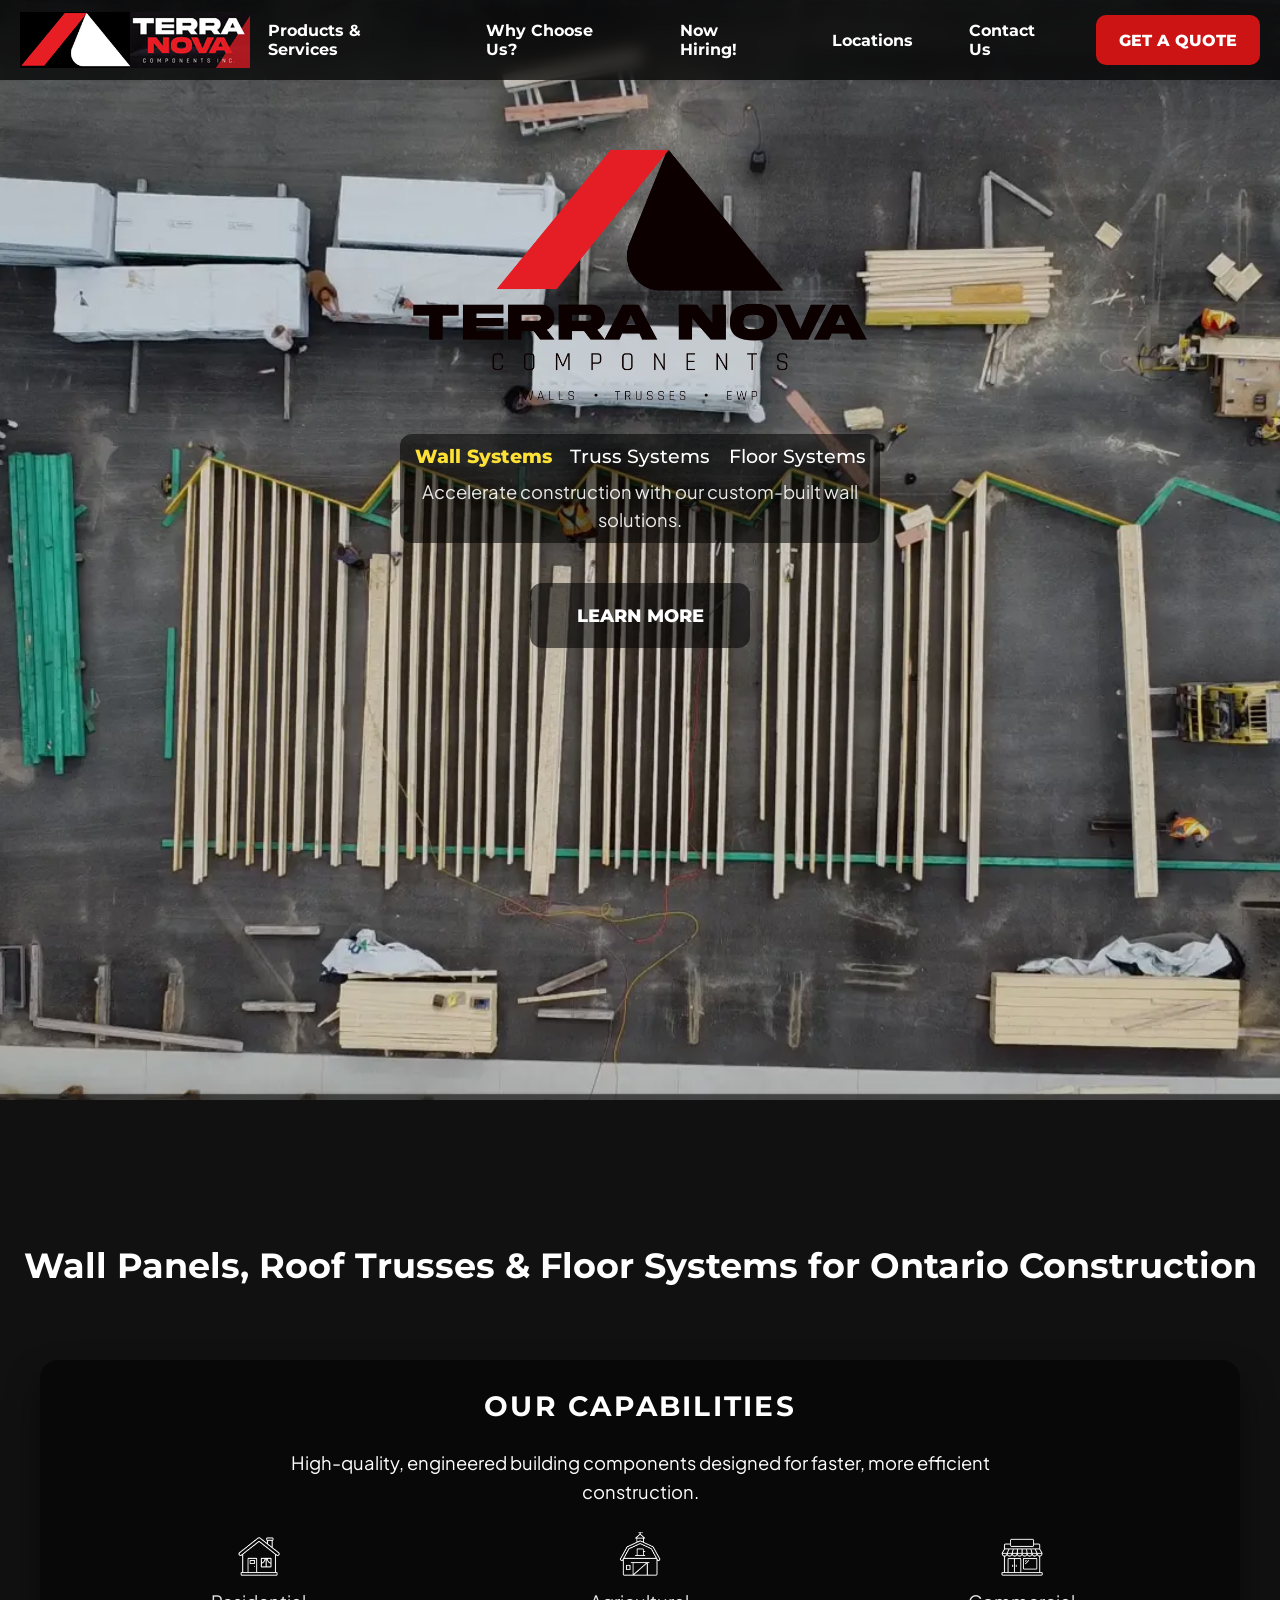
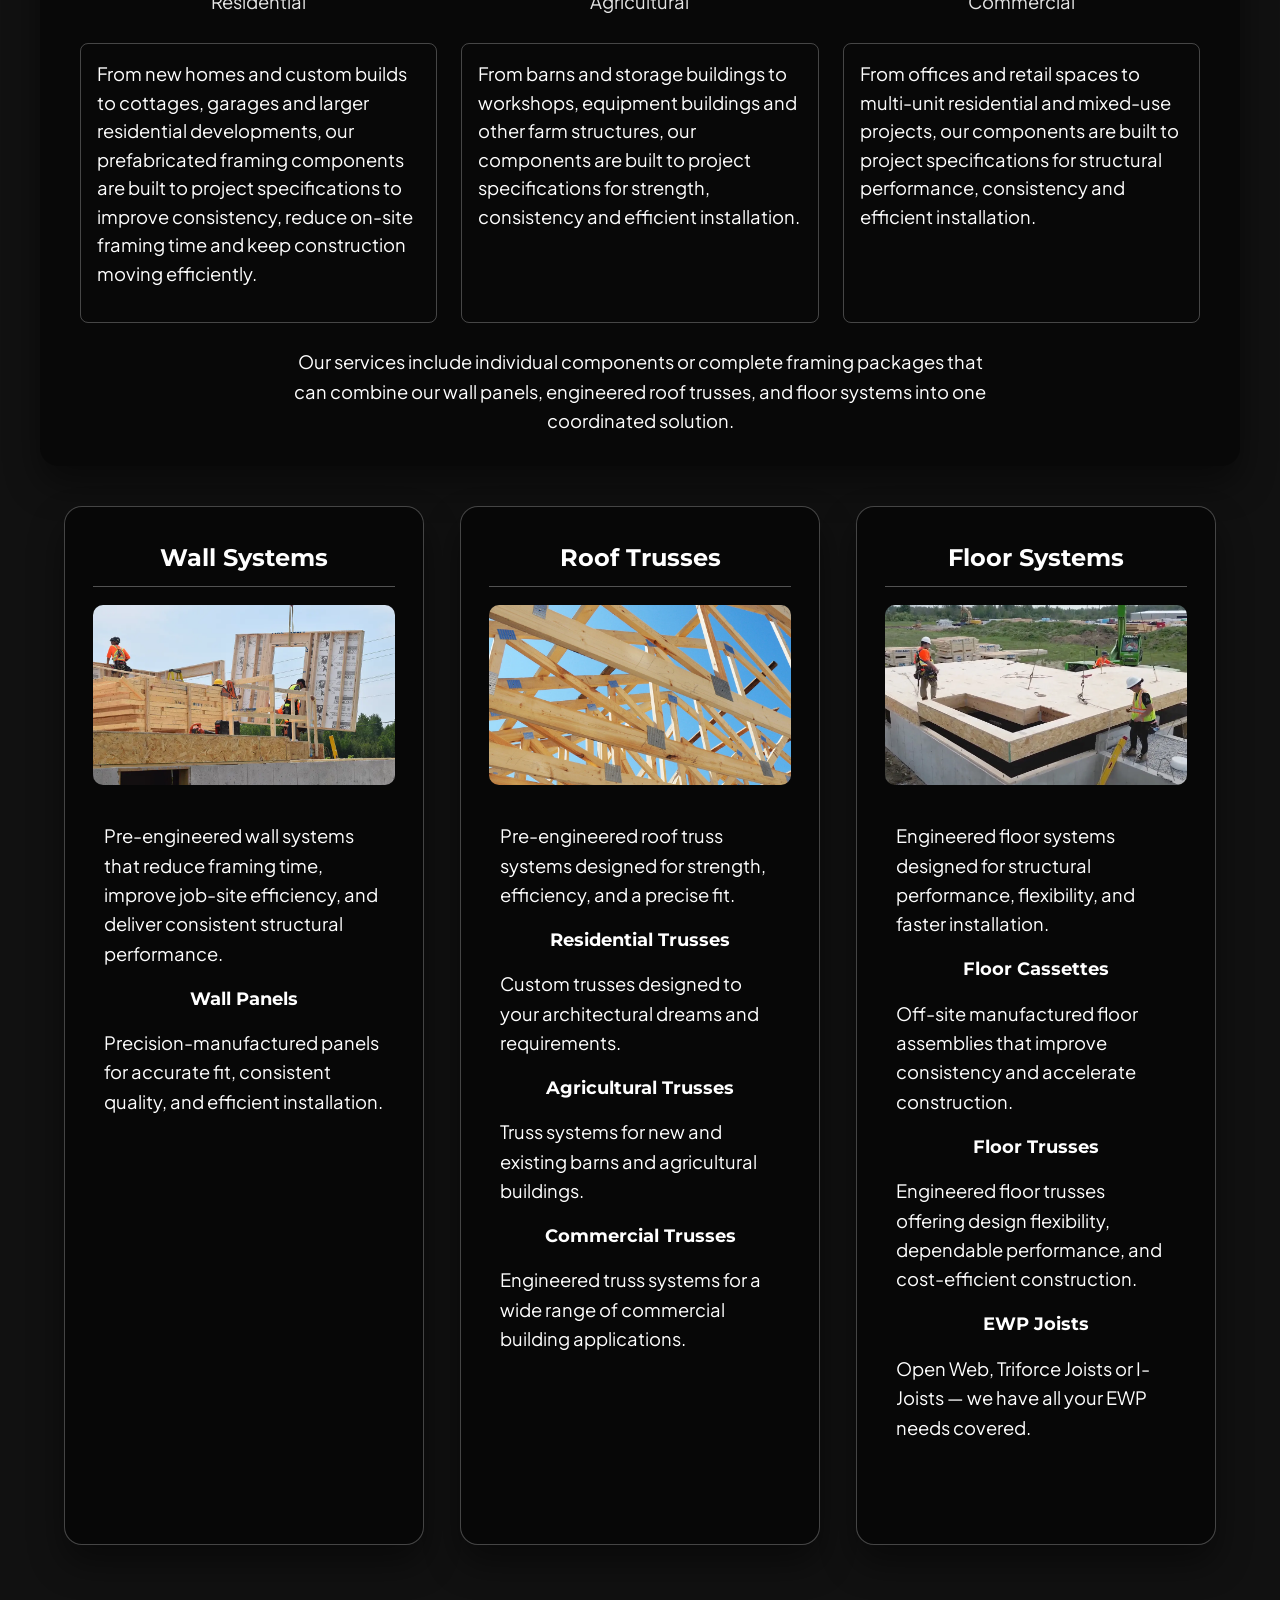
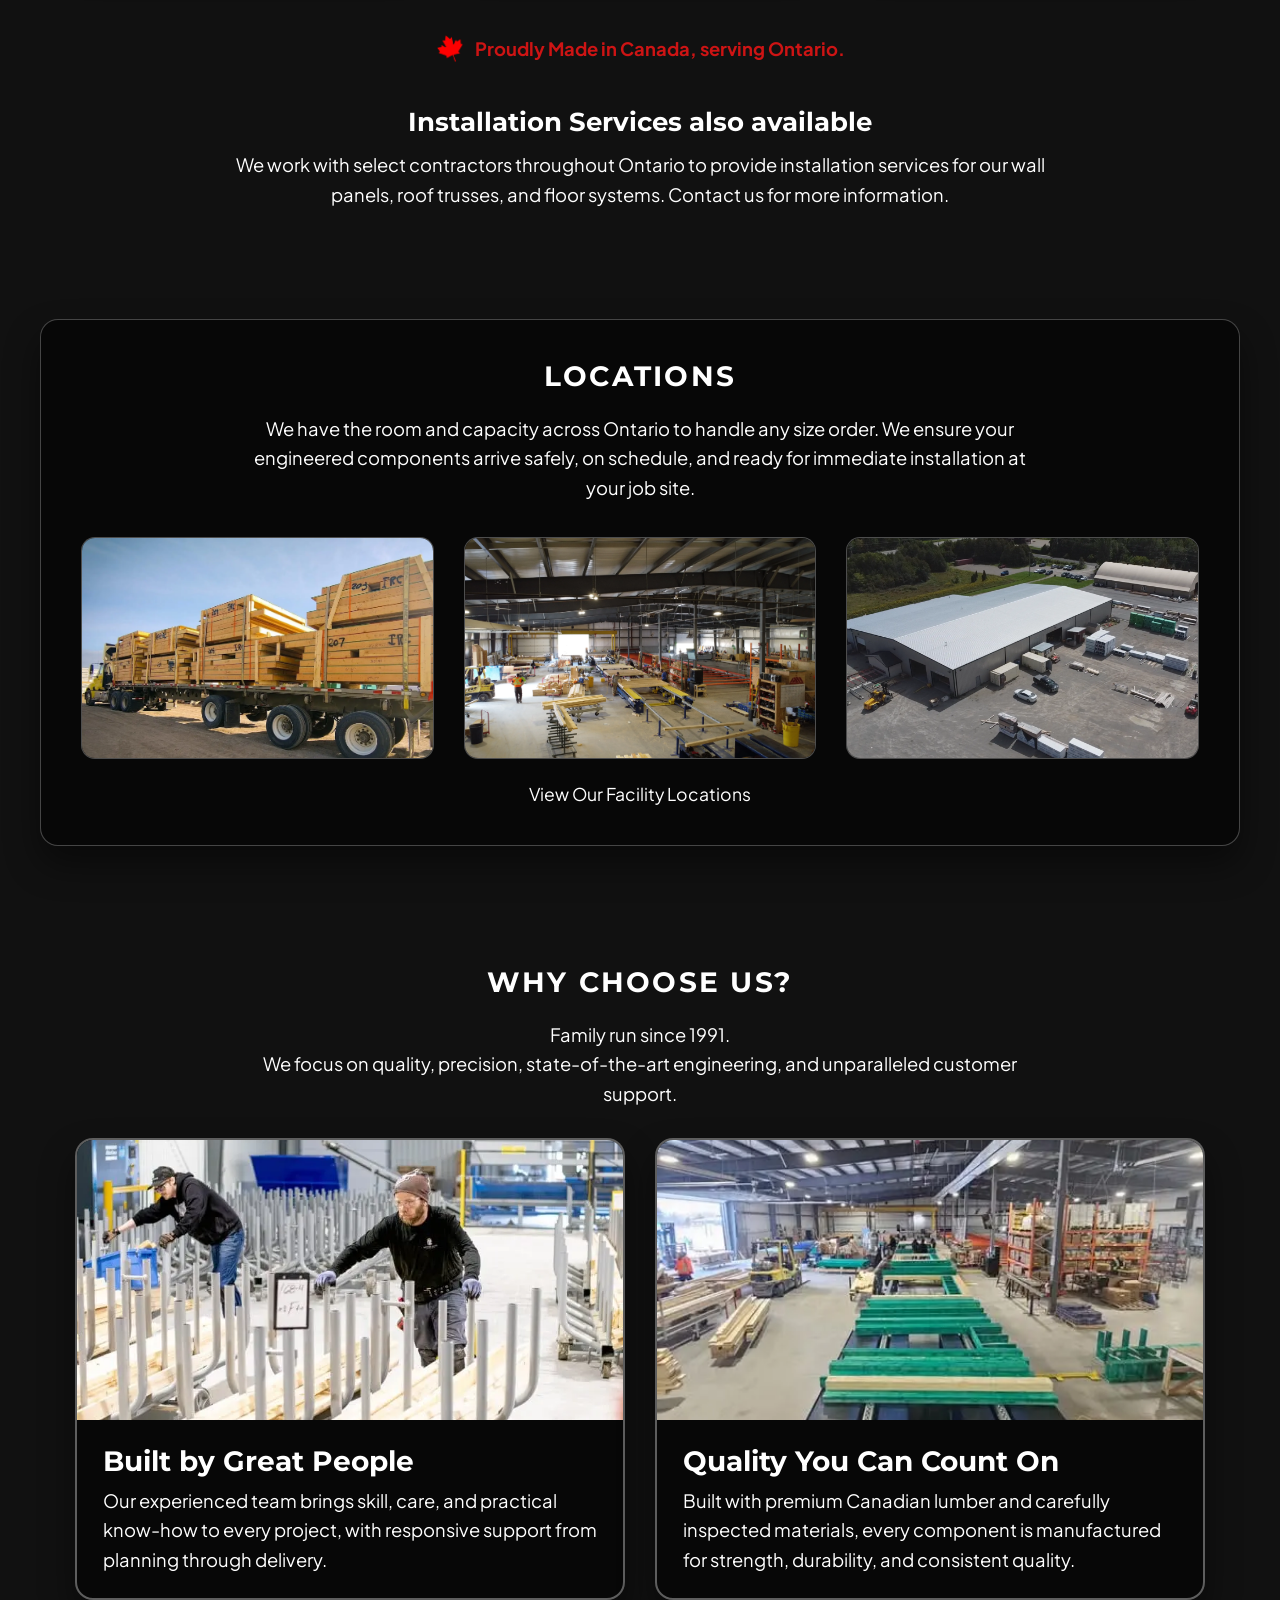
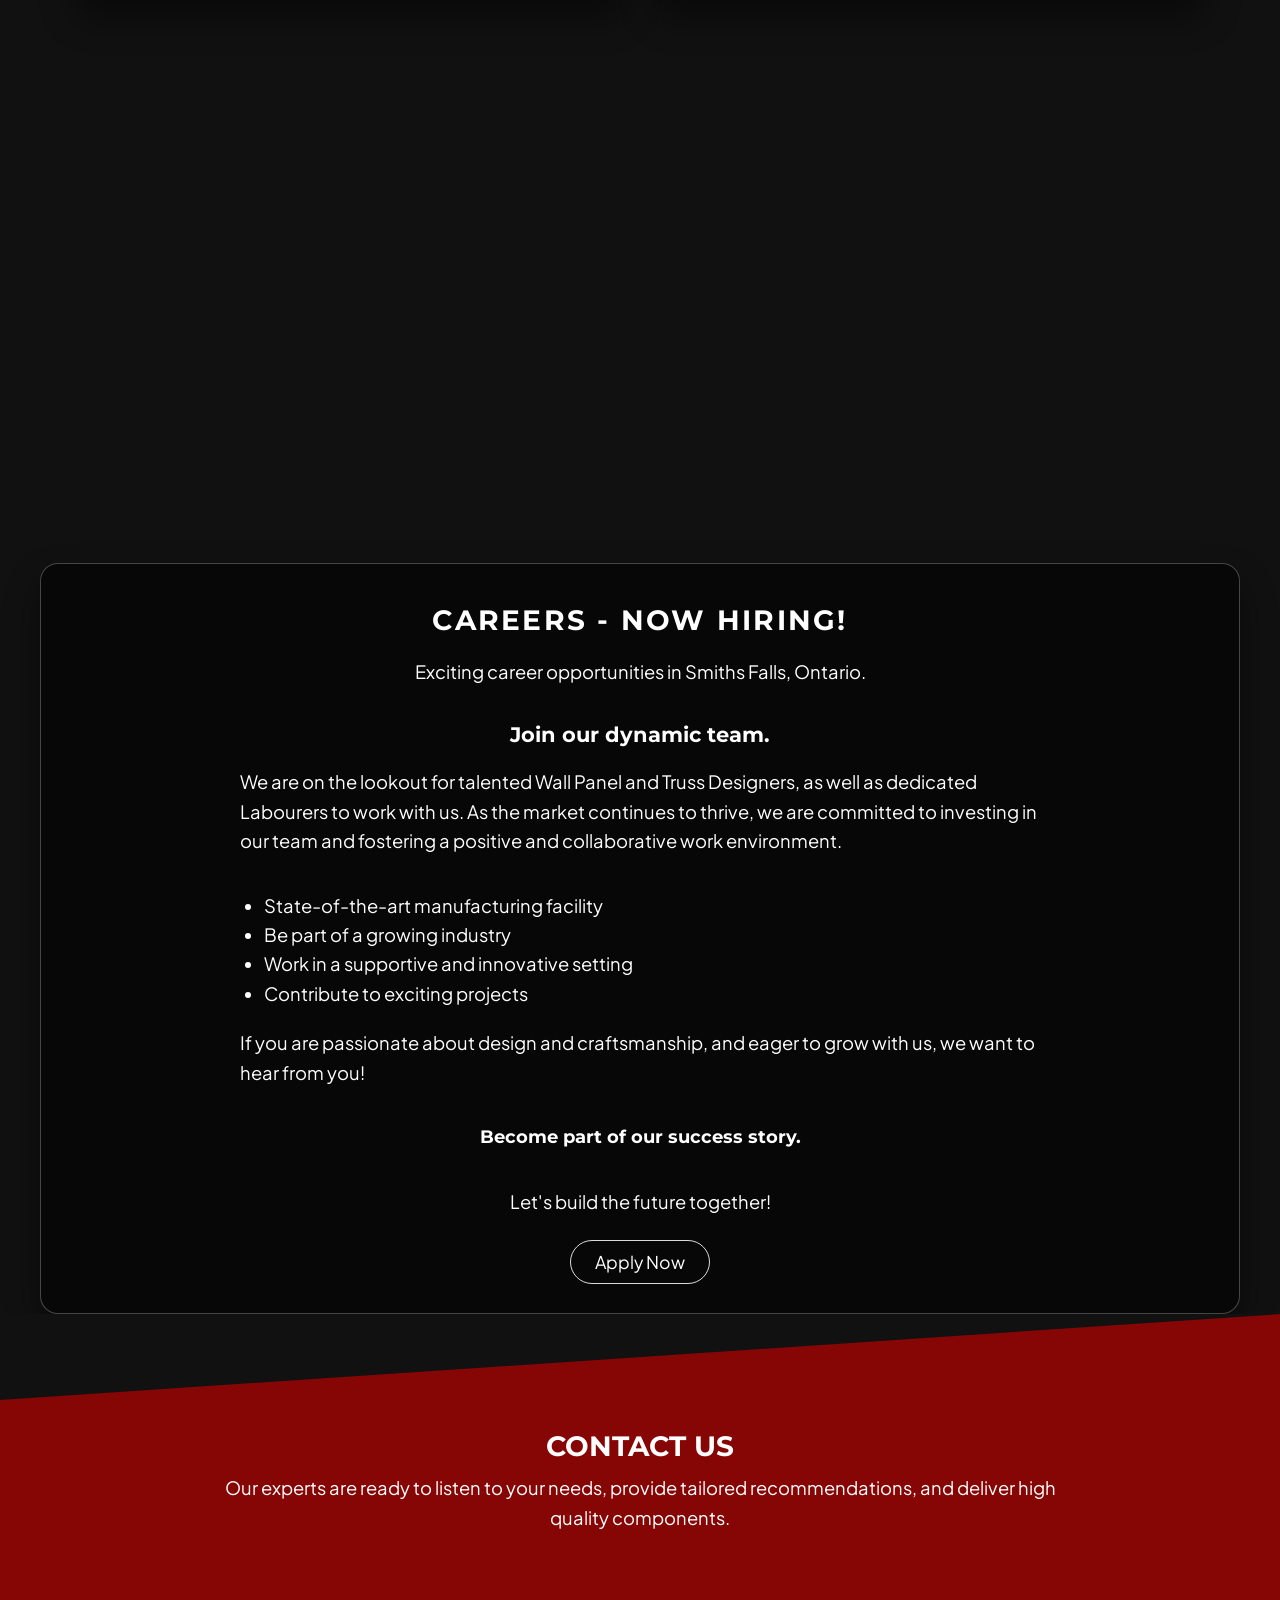
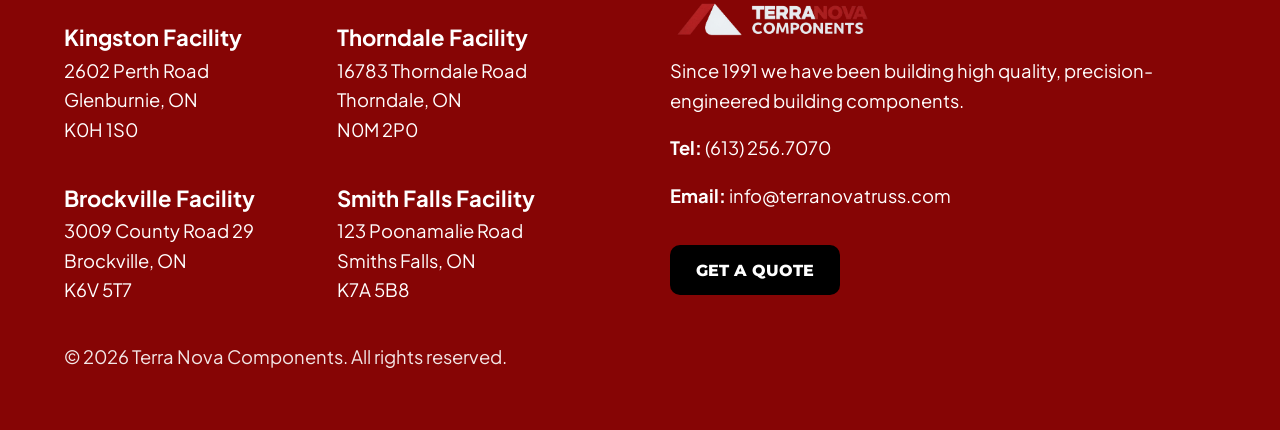
==== commit 46679fde: "added qoute page" ====
--- a/index.html
+++ b/index.html
@@ -94,7 +94,7 @@
         </a>
 
         <a
-            href="#contact-page"
+            href="quote.html"
             class="desktop-quote-button"
         >
             GET A QUOTE
@@ -782,6 +782,13 @@
 
 
         </div>
+
+        <a
+            class="locations-facility-link"
+            href="#facility-locations"
+        >
+            View Our Facility Locations
+        </a>
 
     </div>
 
@@ -1143,7 +1150,10 @@
         </div>
 
         <div class="contact">
-            <div class="contact-details location-addresses">
+            <div
+                class="contact-details location-addresses"
+                id="facility-locations"
+            >
                 <p class="body-text">
                     <strong>
                         Kingston Facility
@@ -1158,7 +1168,7 @@
 
                 <p class="body-text">
                     <strong>
-                        Thorndale Facility
+                        <a href="thorndale.html">Thorndale Facility</a>
                     </strong>
                     <br>
                     16783 Thorndale Road
@@ -1227,7 +1237,7 @@
 
                 <a
                     class="contact-cta"
-                    href="#contact-page"
+                    href="quote.html"
                 >
                     GET A QUOTE
                 </a>
@@ -1332,7 +1342,7 @@
         PRODUCTS &amp; SERVICES
     </a>
     <a
-        href="#contact-page"
+        href="quote.html"
         id="mobile-quote-button"
         class="mobile-sticky-link"
     >
--- a/style.css
+++ b/style.css
@@ -1234,6 +1234,13 @@
     margin: 20px auto 35px;
 
     line-height: 1.6;
+}
+
+
+.locations-facility-link {
+    display: inline-block;
+
+    margin-top: 24px;
 }
 
 
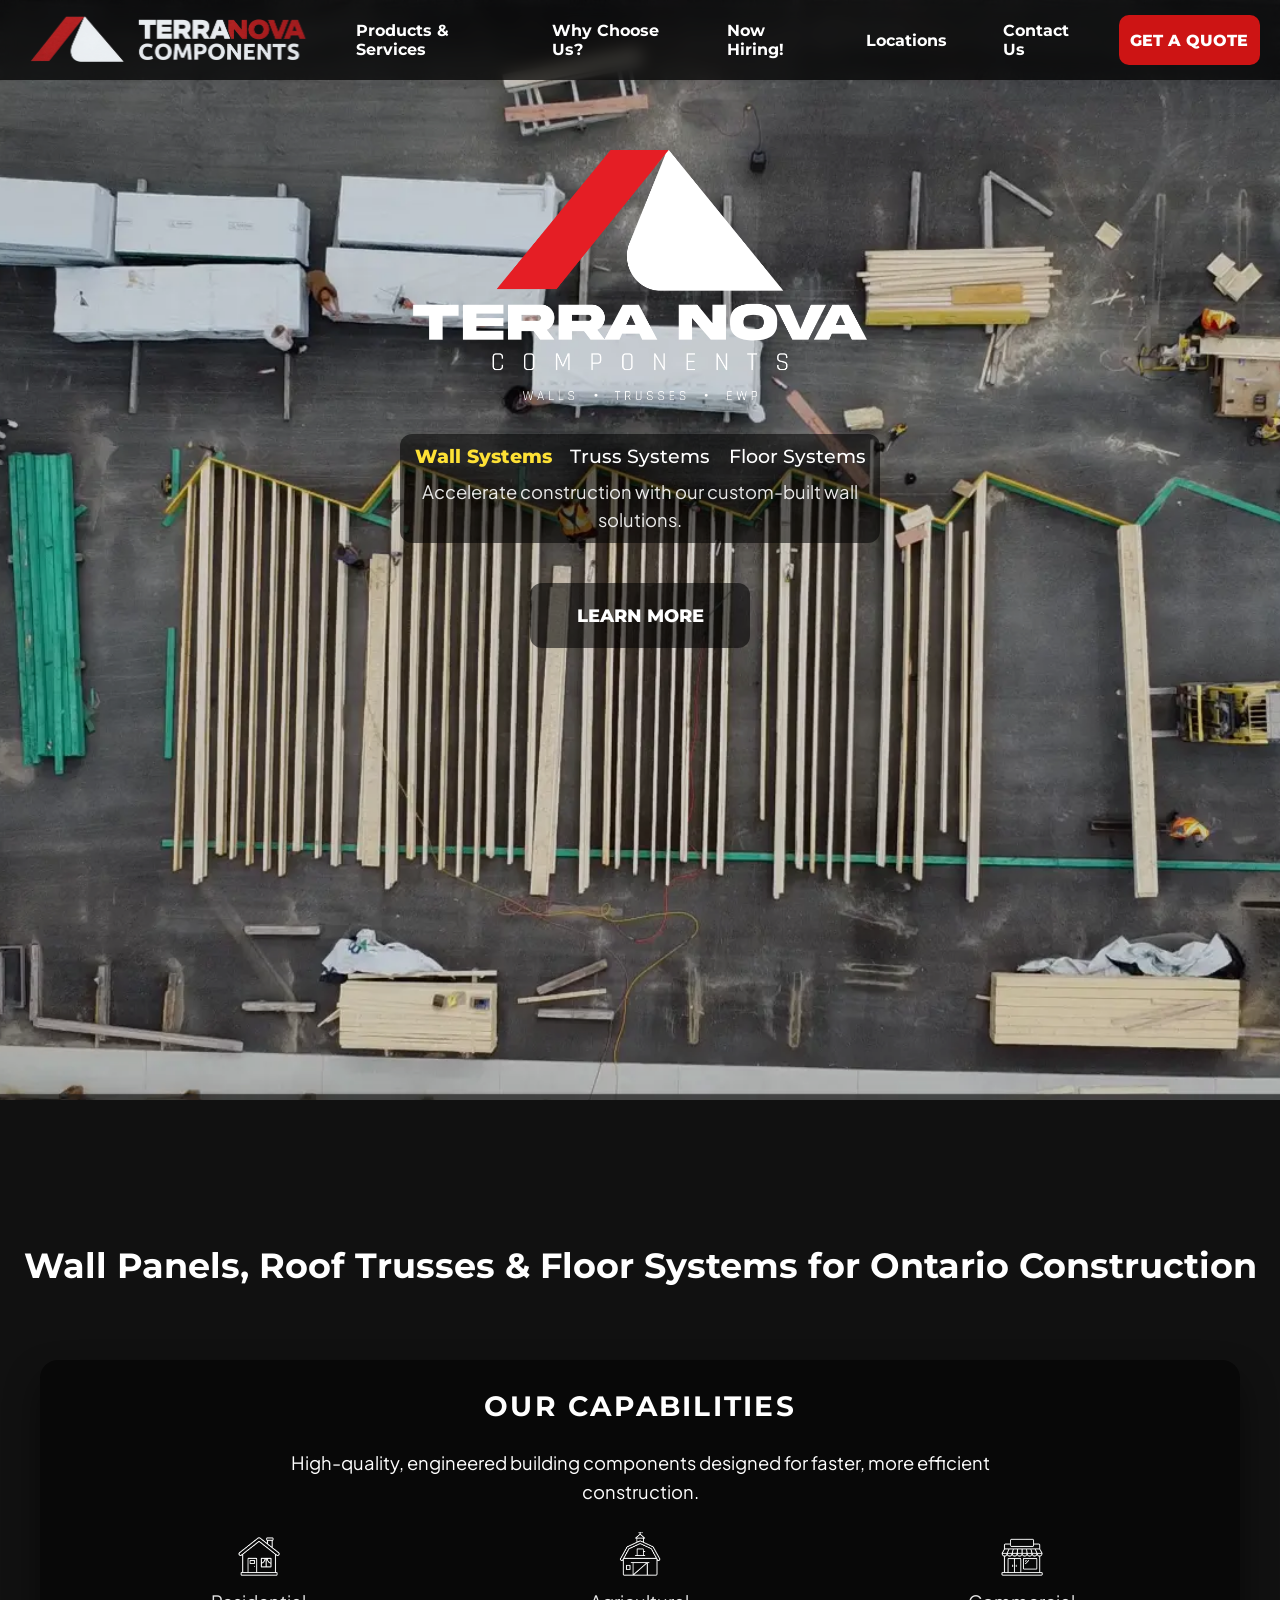
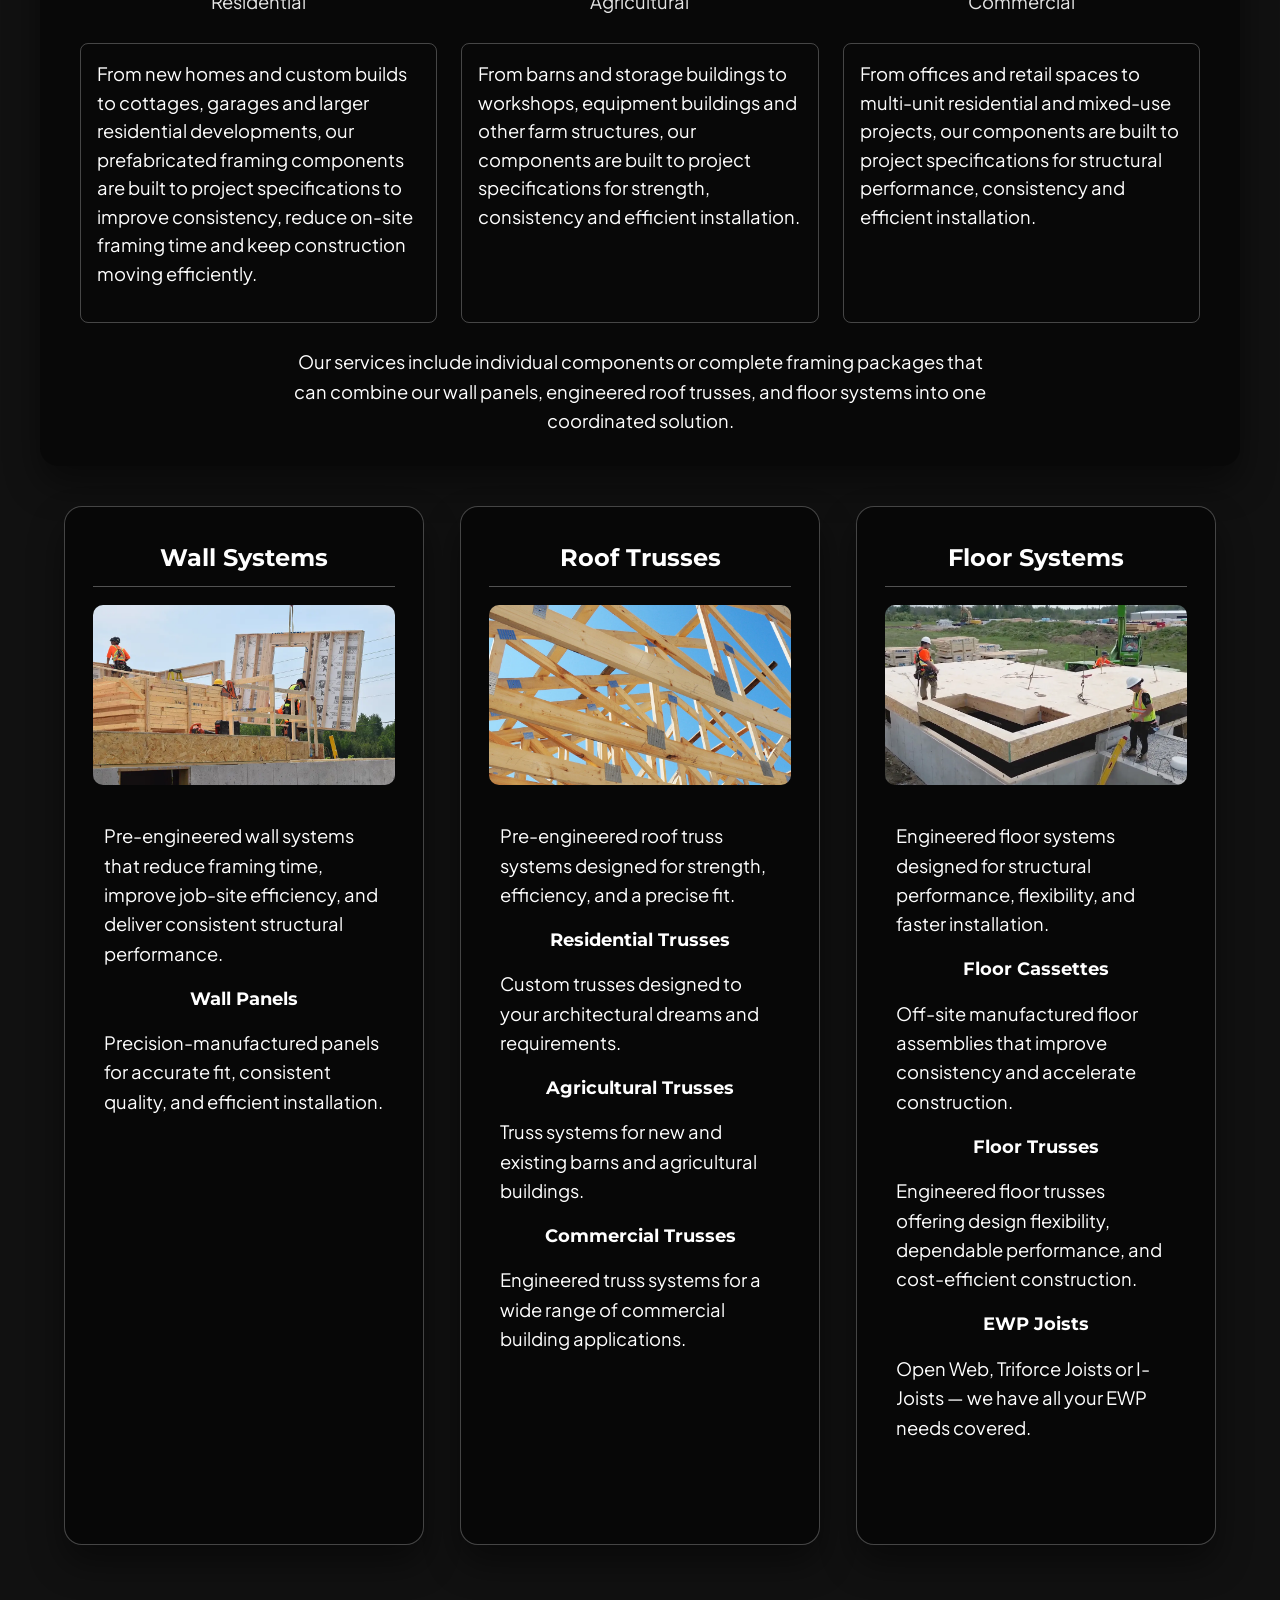
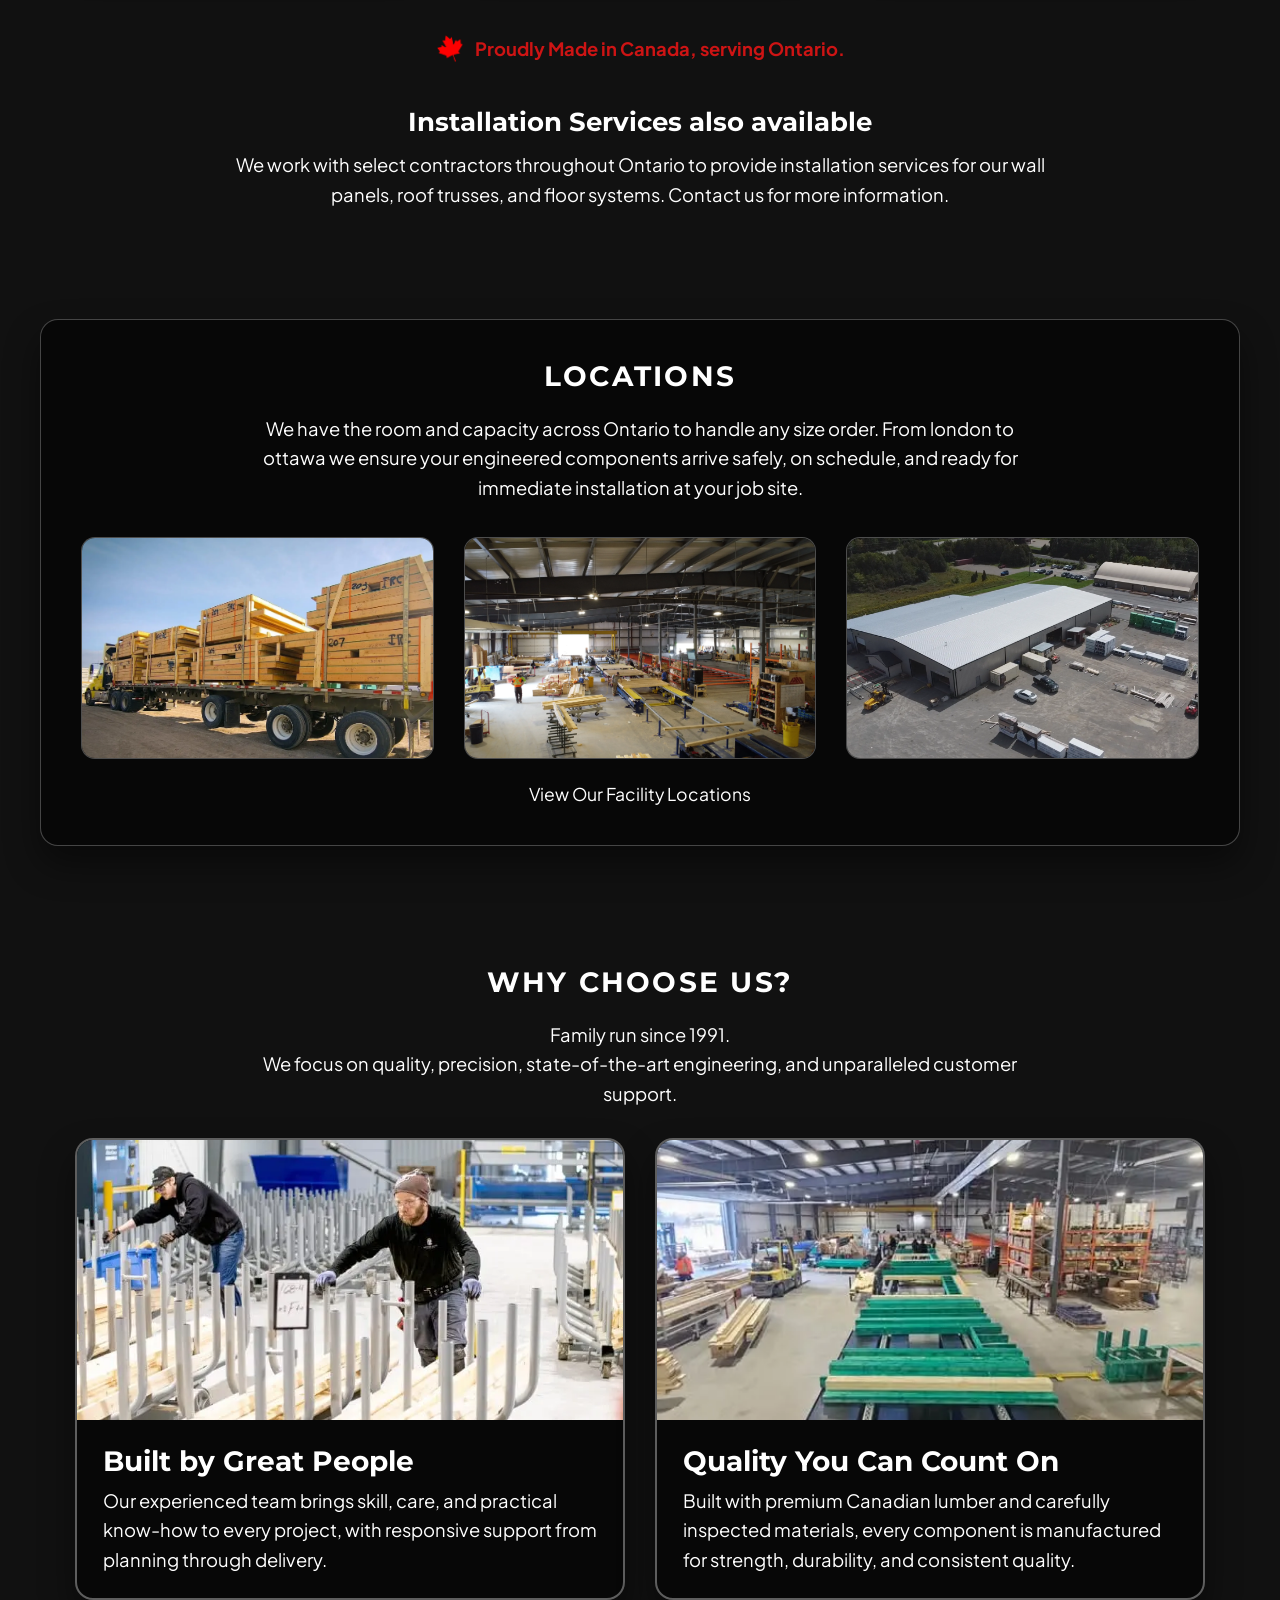
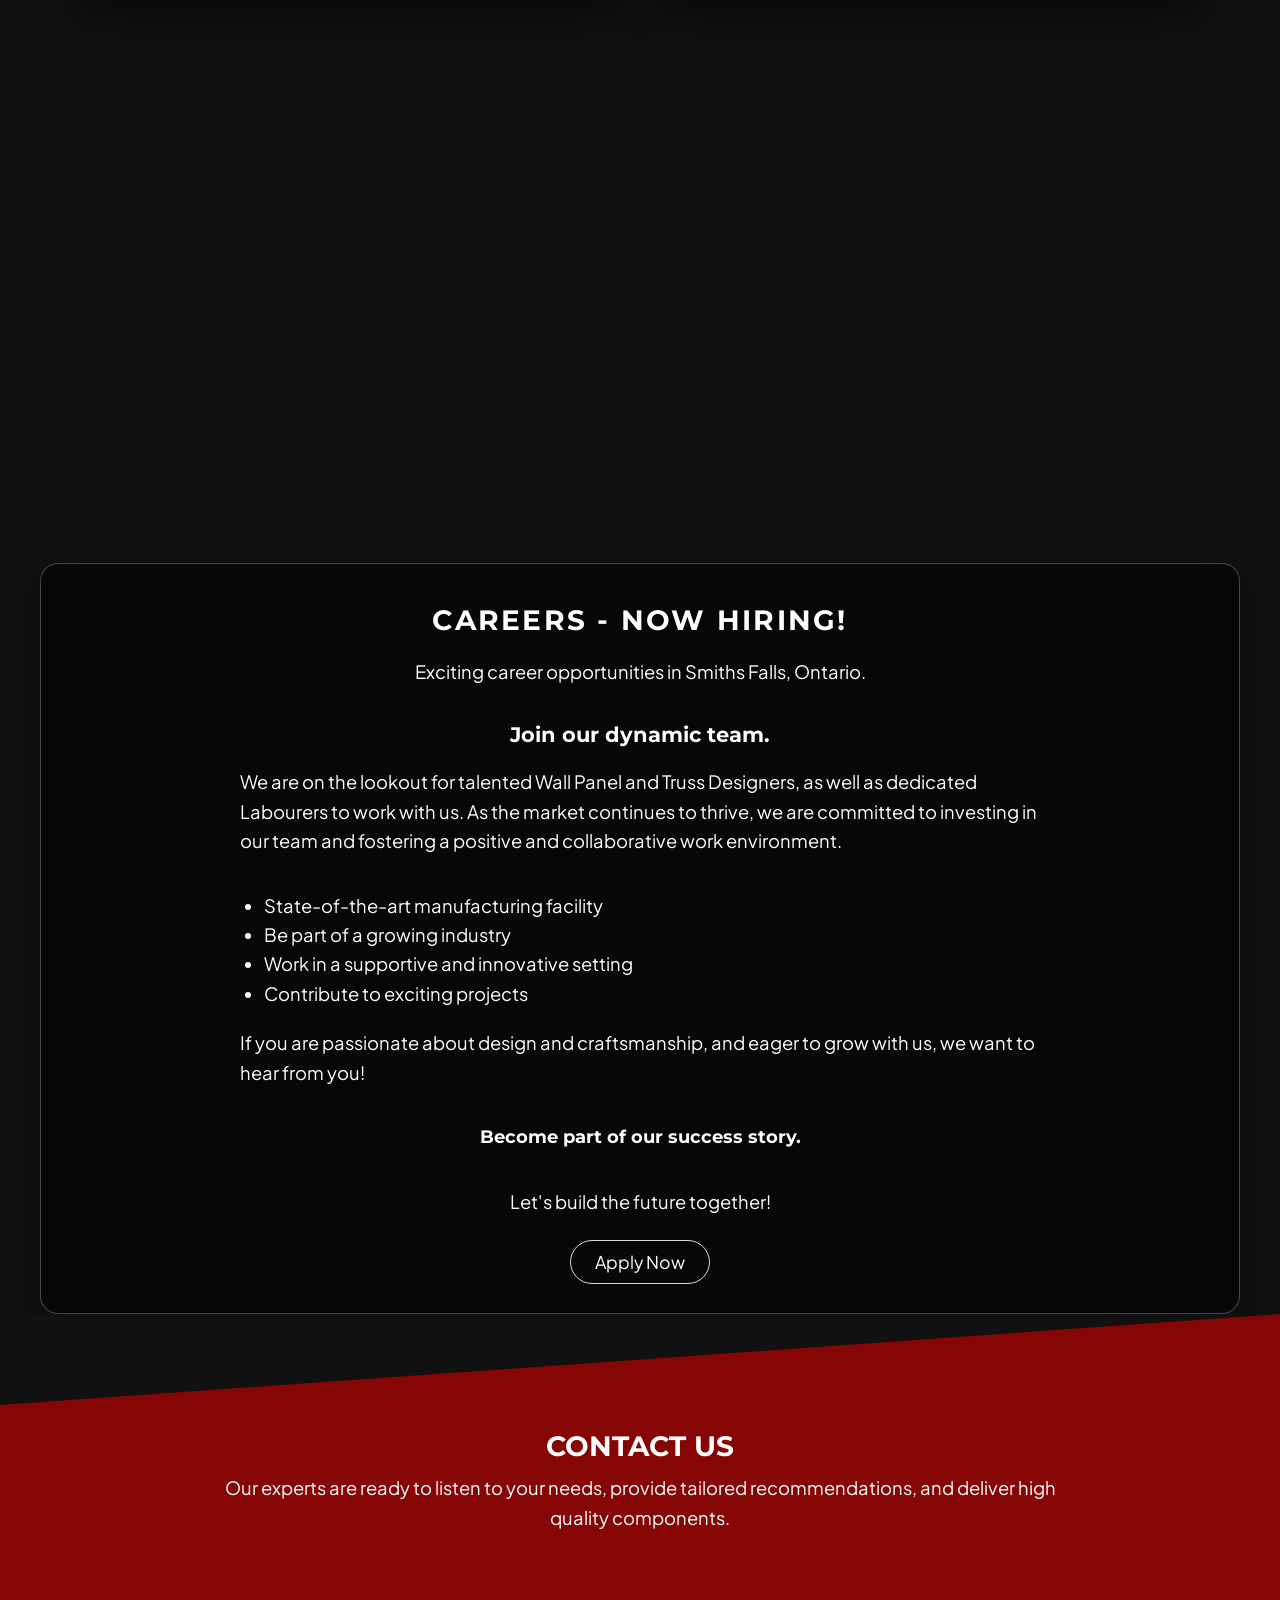
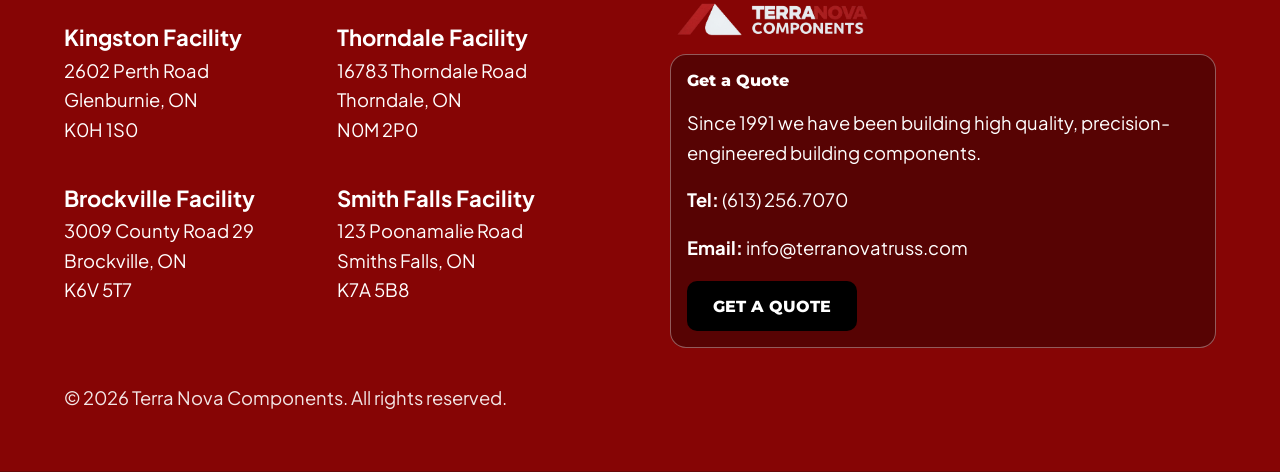
==== commit 3f798827: "updated copy should be right" ====
--- a/index.html
+++ b/index.html
@@ -31,9 +31,7 @@
 
 <body>
 
-<!-- =====================================================
-     TOP NAVIGATION
-     ===================================================== -->
+<!-- Desktop navigation and the mobile menu toggle. -->
 
 <header class="Nav">
 
@@ -43,7 +41,7 @@
     >
 
         <img
-            src="Images/logo3.png"
+            src="Images/logo2.png"
             class="nav-logo"
             alt="Terra Nova Components"
         >
@@ -51,12 +49,12 @@
     </a>
 
 
-    <!-- DESKTOP NAVIGATION -->
+    <!-- Desktop-only links and quote action. -->
 
     <div class="desktop-nav-actions">
 
          <a
-            href="#products"
+            href="#manufacturing"
             class="desktop-nav-link"
         >
             Products &amp; Services
@@ -77,8 +75,6 @@
         </a>
 
 
-        <!-- LOCATIONS -->
-
         <a
             href="#locations"
             class="desktop-nav-link"
@@ -103,7 +99,7 @@
     </div>
 
 
-    <!-- MOBILE HAMBURGER -->
+    <!-- Opens the mobile navigation menu. -->
 
     <button
         class="hamburger-button"
@@ -123,9 +119,7 @@
 
 
 
-<!-- =====================================================
-     MOBILE MENU
-     ===================================================== -->
+<!-- Navigation links shown on small screens. -->
 
 <nav
     class="mobile-menu"
@@ -164,8 +158,6 @@
     </a>
 
 
-    <!-- LOCATIONS -->
-
     <a
         href="#locations"
         class="mobile-menu-link"
@@ -184,16 +176,14 @@
         href="#contact-page"
         class="mobile-menu-link"
     >
-        CONTACT
+        CONTACT US
     </a>
 
 </nav>
 
 
 
-<!-- =====================================================
-     HERO
-     ===================================================== -->
+<!-- Hero video, brand mark, and rotating product preview. -->
 
 <section
     class="partial-background"
@@ -220,12 +210,10 @@
     <div class="hero-content">
 
 
-        <!-- HERO LOGO -->
-
         <div class="hero-logo">
 
             <img
-                src="Images/logo.png"
+                src="Images/logo4.png"
                 class="logo-img"
                 alt="Terra Nova Components"
             >
@@ -234,10 +222,7 @@
 
 
 
-        <!-- =================================================
-             QUICK PRODUCT PREVIEW
-             ================================================= -->
-
+        <!-- Product titles and summary rotate independently of the hero video. -->
         <div
             class="product-preview"
             aria-live="polite"
@@ -283,9 +268,7 @@
 
 
 
-        <!-- =================================================
-             LEARN MORE
-             ================================================= -->
+
 
         <div class="links">
 
@@ -306,9 +289,7 @@
 
 
 
-<!-- =====================================================
-     SPACE
-     ===================================================== -->
+<!-- Visual spacer between the hero and manufacturing content. -->
 
 <div
     class="section-spacer hero-to-products"
@@ -319,9 +300,7 @@
     Wall Panels, Roof Trusses & Floor Systems for Ontario Construction 
 </h1>
 
-<!-- =====================================================
-     MANUFACTURING / CAPABILITIES
-     ================================================= -->
+<!-- Manufacturing capabilities and the products we build. -->
 
 <section
     class="manufacturing"
@@ -329,8 +308,6 @@
 >
 
 
-    <!-- CAPABILITIES -->
-
     <div class="capabilities-content">
 
 
@@ -350,8 +327,7 @@
 
 
 
-        <!-- CAPABILITY ICONS -->
-         
+        <!-- Capability icons summarize the manufacturing services. -->
 
         <div class="capabilities-img">
 
@@ -465,17 +441,13 @@
 
 
 
-    <!-- =================================================
-         PRODUCTS
-         ================================================= -->
+    <!-- Product cards describe each available system. -->
 
     <div
         class="prod-info"
         id="products"
     >
 
-
-        <!-- WALL SYSTEMS -->
 
         <article class="prod-box">
 
@@ -527,8 +499,6 @@
 
 
 
-        <!-- ROOF TRUSSES -->
-
         <article class="prod-box">
 
             <div class="product-header">
@@ -599,8 +569,6 @@
         </article>
 
 
-
-        <!-- FLOOR SYSTEMS -->
 
         <article class="prod-box">
 
@@ -699,9 +667,7 @@
 
 
 
-<!-- =====================================================
-     LOCATIONS
-     ===================================================== -->
+<!-- Facility photos and the link to the address list in the footer. -->
 
 <section
     class="locations"
@@ -715,14 +681,12 @@
         </h2>
 
         <p class="body-text locations-intro">
-            We have the room and capacity across Ontario to handle any size order.  We ensure your engineered components arrive safely, on schedule, and ready for immediate installation at your job site. 
+            We have the room and capacity across Ontario to handle any size order. From london to ottawa we ensure your engineered components arrive safely, on schedule, and ready for immediate installation at your job site. 
         </p>
 
 
         <div class="locations-grid">
 
-
-            <!-- LOCATION 1 -->
 
             <div class="location-card">
 
@@ -742,8 +706,6 @@
 
 
 
-            <!-- LOCATION 2 -->
-
             <div class="location-card">
 
                 <div class="location-image">
@@ -761,8 +723,6 @@
             </div>
 
 
-
-            <!-- LOCATION 3 -->
 
             <div class="location-card">
 
@@ -796,9 +756,7 @@
 
 
 
-<!-- =====================================================
-     WHY CHOOSE US
-     ===================================================== -->
+<!-- Company introduction above the photo gallery. -->
 
 <section
     class="gallery-header"
@@ -820,9 +778,7 @@
 
 
 
-<!-- =====================================================
-     GALLERY
-     ===================================================== -->
+<!-- Photo gallery controlled by the shared site script. -->
 
 <section
     class="gallery"
@@ -831,8 +787,6 @@
 
     <div class="gallery-track">
 
-
-        <!-- SLIDE 1 -->
 
         <article class="slide">
 
@@ -862,8 +816,6 @@
 
 
 
-        <!-- SLIDE 2 -->
-
         <article class="slide">
 
             <img
@@ -892,8 +844,6 @@
 
 
 
-        <!-- SLIDE 3 -->
-
         <article class="slide">
 
             <img
@@ -922,8 +872,6 @@
 
 
 
-        <!-- SLIDE 4 -->
-
         <article class="slide">
 
             <img
@@ -954,9 +902,7 @@
 
 </section>
 
-<!-- =====================================================
-     careers
-     ===================================================== -->
+<!-- Current career opportunities and application contact. -->
 
 <section
     class="careers"
@@ -972,25 +918,24 @@
         <p class="body-text locations-intro">
             Exciting career opportunities in Smiths Falls, Ontario.
         </p>
-        <h3> Join our dynamic team.</h3>
+        <h3>Join our dynamic team.</h3>
         <div class="body-text locations-intro list-items">
-        <p class="body-text locations-intro careers-copy" >
-            We are on the lookout for talented Wall Panel and Truss Designers, as well as dedicated Labourers to work with us. As the market continues to thrive, we are committed to investing in our team and fostering a positive and collaborative work environment.
-
-        </p>
-        
+            <p class="body-text locations-intro careers-copy">
+                We are on the lookout for talented Wall Panel and Truss Designers, as well as dedicated Labourers to work with us. As the market continues to thrive, we are committed to investing in our team and fostering a positive and collaborative work environment.
+            </p>
+
             <ul>
                 <li>State-of-the-art manufacturing facility</li>
                 <li>Be part of a growing industry</li>
                 <li>Work in a supportive and innovative setting</li>
                 <li>Contribute to exciting projects</li>
             </ul>
-        
-        <p class="body-text locations-intro careers-copy">
-            If you are passionate about design and craftsmanship, and eager to grow with us, we want to hear from you!
-        </p>
+
+            <p class="body-text locations-intro careers-copy">
+                If you are passionate about design and craftsmanship, and eager to grow with us, we want to hear from you!
+            </p>
         </div>
-        <h3 class="body-text locations-intro " >
+        <h3 class="body-text locations-intro">
             Become part of our success story.
         </h3>
         <p class="body-text locations-intro">
@@ -1001,70 +946,6 @@
         </a>
 
 
-        <!-- <div class="locations-grid">
-
-
-            
-
-            <div class="location-card">
-
-                <div class="location-image">
-
-                    <img
-                        src="Images/delivery.webp"
-                        alt="Smiths Falls"
-                        loading="lazy"
-                    >
-
-                </div>
-
-                
-
-            </div>
-
-
-
-            
-
-            <div class="location-card">
-
-                <div class="location-image">
-
-                    <img
-                        src="Images/facility1.webp"
-                        alt="Smiths Falls"
-                        loading="lazy"
-                    >
-
-                </div>
-
-                
-
-            </div>
-
-
-
-            
-
-            <div class="location-card">
-
-                <div class="location-image">
-
-                    <img
-                        src="Images/outside2.webp"
-                        alt="Smiths Falls"
-                        loading="lazy"
-                    >
-
-                </div>
-
-               
-
-            </div>
-
-
-        </div>-->
-
     </div>
 
 </section>
@@ -1072,10 +953,7 @@
 
 
 
-<!-- =====================================================
-     JAVASCRIPT
-     ===================================================== -->
-
+<!-- Shared navigation, gallery, and scroll-reveal interactions. -->
 <script
     src="scripts.js"
     defer
@@ -1126,10 +1004,7 @@
 
 
 
-<!-- =====================================================
-     CONTACT
-     ===================================================== -->
-
+<!-- Company contact details and facility addresses. -->
 <section
     id="contact-page"
     class="contact-page"
@@ -1211,36 +1086,31 @@
                         alt="Terra Nova Components"
                     >
 
-                    <p class="body-text">
-                        Since 1991 we have been building high quality,
-                        precision-engineered building components.
-                    </p>
-
-                    <p class="body-text">
-                        <strong>
-                            Tel:
-                        </strong>
-                        <a href="tel:+16132567070">
-                            (613) 256.7070
+                    <div class="footer-quote-card">
+                        <h3>Get a Quote</h3>
+                        <p class="body-text">
+                            Since 1991 we have been building high quality,
+                            precision-engineered building components.
+                        </p>
+                        <p class="body-text">
+                            <strong>Tel:</strong>
+                            <a href="tel:+16132567070">(613) 256.7070</a>
+                        </p>
+                        <p class="body-text">
+                            <strong>Email:</strong>
+                            <a href="mailto:info@terranovatruss.com">
+                                info@terranovatruss.com
+                            </a>
+                        </p>
+                        <a
+                            class="contact-cta"
+                            href="quote.html"
+                        >
+                            GET A QUOTE
                         </a>
-                    </p>
-
-                    <p class="body-text">
-                        <strong>
-                            Email:
-                        </strong>
-                        <a href="mailto:info@terranovatruss.com">
-                            info@terranovatruss.com
-                        </a>
-                    </p>
+                    </div>
                 </div>
 
-                <a
-                    class="contact-cta"
-                    href="quote.html"
-                >
-                    GET A QUOTE
-                </a>
             </div>
 
             <p class="supporting-text contact-copyright">
@@ -1248,79 +1118,6 @@
                 All rights reserved.
             </p>
 
-            <!--
-            <form
-                class="email-form"
-                action="contact.php"
-                method="post"
-                enctype="multipart/form-data"
-            >
-                <h3 class="card-heading">
-                    Contact Us
-                </h3>
-
-                <label for="name">
-                    Name
-                </label>
-                <input
-                    type="text"
-                    id="name"
-                    name="name"
-                    autocomplete="name"
-                    required
-                >
-
-                <label for="phone">
-                    Contact Number
-                </label>
-                <input
-                    type="tel"
-                    id="phone"
-                    name="phone"
-                    autocomplete="tel"
-                    required
-                >
-
-                <label for="email">
-                    Email
-                </label>
-                <input
-                    type="email"
-                    id="email"
-                    name="email"
-                    autocomplete="email"
-                    required
-                >
-
-                <label for="best-time">
-                    Best Time to Call
-                </label>
-                <input
-                    type="datetime-local"
-                    id="best-time"
-                    name="best-time"
-                    required
-                >
-
-                <label for="files">
-                    Upload Drawings:
-                </label>
-                <input
-                    type="file"
-                    id="files"
-                    name="files[]"
-                    accept=".pdf,.jpg,.jpeg,.png,.dwg,.dxf"
-                    multiple
-                >
-                <p class="file-help">
-                    PDF, CAD drawing, JPG or PNG. Maximum file size: 10 MB.
-                </p>
-
-                <button type="submit">
-                    Send Message
-                </button>
-            </form>
-            -->
         </div>
     </div>
 </section>
@@ -1350,49 +1147,6 @@
     </a>
 </div>
 
-<div
-    class="form-success-modal"
-    id="form-success-modal"
-    role="dialog"
-    aria-modal="true"
-    aria-labelledby="form-success-title"
-    hidden
->
-    <div class="form-success-card">
-        <button
-            class="form-success-close"
-            id="form-success-close"
-            type="button"
-            aria-label="Close"
-        >
-        </button>
-
-        <div class="success-logo">
-            <img
-                src="Images/tnc-logo-white.png"
-                class="form-success-logo"
-                alt="Terra Nova Components"
-            >
-        </div>
-
-        <h2 id="form-success-title">
-            Thank You
-        </h2>
-
-        <p>
-            Thank you for reaching out.
-            We look forward to speaking with you.
-        </p>
-
-        <button
-            class="form-success-button"
-            id="form-success-button"
-            type="button"
-        >
-            Close
-        </button>
-    </div>
-</div>
 </body>
 
 </html>
--- a/style.css
+++ b/style.css
@@ -1,12 +1,10 @@
-/* =========================================================
-   ROOT VARIABLES
-   ========================================================= */
+/* Shared design tokens used across the site. */
 
 :root {
 
     --bg-dark: #111111;
 
-    /* Same black used by mobile sticky navigation */
+    /* Keep the desktop sticky header consistent with the mobile navigation. */
     --nav-bg: rgba(20, 20, 20, 0.96);
 
     --panel-red: rgb(134, 5, 5);
@@ -31,9 +29,7 @@
 }
 
 
-/* =========================================================
-   RESET
-   ========================================================= */
+/* Establish consistent box sizing and smooth in-page navigation. */
 
 * {
     box-sizing: border-box;
@@ -123,9 +119,7 @@
 }
 
 
-/* =========================================================
-   DESKTOP NAVIGATION
-   ========================================================= */
+/* Desktop header layout, navigation links, and quote action. */
 
 .Nav {
     position: fixed;
@@ -248,9 +242,7 @@
 }
 
 
-/* =========================================================
-   HAMBURGER
-   ========================================================= */
+/* Hamburger icon shown when the desktop navigation is hidden. */
 
 .hamburger-button {
     display: none;
@@ -307,28 +299,21 @@
 }
 
 
-/* =========================================================
-   MOBILE MENU
-   ========================================================= */
+/* Collapsible navigation links for small screens. */
 
 .mobile-menu {
     display: none;
 }
 
 
-/* =========================================================
-   MOBILE BOTTOM QUOTE BAR
-   DEFAULT = HIDDEN
-   ========================================================= */
+/* Hidden by default; the mobile breakpoint displays the fixed action bar. */
 
 #mobile-quote-bar {
     display: none;
 }
 
 
-/* =========================================================
-   HERO
-   ========================================================= */
+/* Full-screen hero video and its overlay content. */
 
 .thorndale-hero {
     min-height: 833px;
@@ -642,9 +627,7 @@
 }
 
 
-/* =========================================================
-   HERO LOGO
-   ========================================================= */
+/* Hero logo fade and its transition into the header logo. */
 
 .hero-logo {
     display: flex;
@@ -670,9 +653,7 @@
 }
 
 
-/* =========================================================
-   PRODUCT PREVIEW
-   ========================================================= */
+/* Rotating product headings and their summary text. */
 
 .product-preview {
     display: flex;
@@ -765,9 +746,7 @@
 }
 
 
-/* =========================================================
-   LEARN MORE
-   ========================================================= */
+/* Secondary call-to-action below the product preview. */
 
 .links {
     display: flex;
@@ -816,9 +795,7 @@
 }
 
 
-/* =========================================================
-   GENERAL TEXT
-   ========================================================= */
+/* Shared typography for body copy and supporting text. */
 
 .section-heading {
     margin: 0;
@@ -873,9 +850,7 @@
 }
 
 
-/* =========================================================
-   SPACERS
-   ========================================================= */
+/* Decorative spacing between major home-page sections. */
 
 .section-spacer {
     width: 100%;
@@ -887,9 +862,7 @@
 }
 
 
-/* =========================================================
-   MANUFACTURING
-   ========================================================= */
+/* Manufacturing section layout and service descriptions. */
 
 .manufacturing {
     display: flex;
@@ -937,9 +910,7 @@
 }
 
 
-/* =========================================================
-   CAPABILITIES ICONS
-   ========================================================= */
+/* Icons used to summarize manufacturing capabilities. */
 
 .capabilities-img {
     display: grid;
@@ -1037,9 +1008,7 @@
 }
 
 
-/* =========================================================
-   PRODUCTS
-   ========================================================= */
+/* Product cards for wall, roof, and floor systems. */
 
 .prod-info {
     display: flex;
@@ -1146,9 +1115,7 @@
 }
 
 
-/* =========================================================
-   CANADA
-   ========================================================= */
+/* Canada graphic used in the service-area presentation. */
 
 .canada {
     color: rgb(205, 20, 20);
@@ -1193,9 +1160,7 @@
 }
 
 
-/* =========================================================
-   LOCATIONS
-   ========================================================= */
+/* Facility section introduction, card grid, and address link. */
 
 .locations {
     width: 100%;
@@ -1256,9 +1221,7 @@
 }
 
 
-/* =========================================================
-   LOCATION BOXES
-   ========================================================= */
+/* Card sizing and hover treatment for facility photos. */
 
 .locations-grid {
     display: grid;
@@ -1301,9 +1264,7 @@
 }
 
 
-/* =========================================================
-   LOCATION IMAGES
-   ========================================================= */
+/* Crop facility images to a consistent card size. */
 
 .location-image {
     width: 100%;
@@ -1333,9 +1294,7 @@
 }
 
 
-/* =========================================================
-   LOCATION TITLE
-   ========================================================= */
+/* Facility names displayed inside location cards. */
 
 .location-card h3 {
     margin: 0;
@@ -1350,9 +1309,7 @@
 }
 
 
-/* =========================================================
-   WHY CHOOSE US
-   ========================================================= */
+/* Introductory copy above the company gallery. */
 
 .gallery-header {
     padding: 50px 20px 30px;
@@ -1374,9 +1331,7 @@
 }
 
 
-/* =========================================================
-   GALLERY
-   ========================================================= */
+/* Horizontal company photo gallery and its controls. */
 
 .gallery {
     width: 100%;
@@ -1457,9 +1412,7 @@
 }
 
 
-/* =========================================================
-   CONTACT
-   ========================================================= */
+/* Contact details, facility addresses, and quote actions. */
 
 .contact-page {
     background: var(--bg-dark);
@@ -1609,6 +1562,25 @@
 }
 
 
+.footer-quote-card {
+    width: fit-content;
+    max-width: 100%;
+    margin-bottom: 16px;
+    padding: 16px;
+    border: 1px solid rgba(255, 255, 255, 0.35);
+    border-radius: 16px;
+    background: rgba(0, 0, 0, 0.35);
+}
+
+
+.footer-quote-card h3 {
+    margin: 0 0 12px;
+    font-family: 'Montserrat', sans-serif;
+    font-size: 1rem;
+    font-weight: 800;
+}
+
+
 .location-addresses {
     display: flex;
 
@@ -1683,89 +1655,7 @@
 }
 
 
-.email-form {
-    display: flex;
-
-    flex-direction: column;
-
-    width: min(600px, 100%);
-
-    gap: 12px;
-
-    padding: 40px;
-
-    border: 1px solid rgba(255, 255, 255, 0.35);
-
-    border-radius: 12px;
-
-    background: rgba(0, 0, 0, 0.55);
-
-    color: white;
-}
-
-
-.email-form h2 {
-    margin: 0 0 8px;
-}
-
-
-.email-form label {
-    font-family: 'Montserrat', sans-serif;
-
-    font-weight: 600;
-}
-
-
-.email-form input {
-    width: 100%;
-
-    min-height: 44px;
-
-    padding: 10px;
-
-    border: 1px solid rgba(255, 255, 255, 0.45);
-
-    border-radius: 6px;
-
-    background: white;
-
-    color: black;
-
-    font: inherit;
-}
-
-
-.email-form button {
-    align-self: flex-start;
-
-    margin-top: 8px;
-
-    padding: 12px 22px;
-
-    border: 0;
-
-    border-radius: 6px;
-
-    background: rgba(0, 0, 0, 0.55);
-
-    color: white;
-
-    font-family: 'Montserrat', sans-serif;
-
-    font-weight: 700;
-
-    cursor: pointer;
-}
-
-
-.email-form button:hover {
-    background: rgba(0, 0, 0, 0.8);
-}
-
-
-/* =========================================================
-   TABLET
-   ========================================================= */
+/* Layout adjustments for tablet-sized screens. */
 
 @media (max-width: 1024px) {
 
@@ -1858,11 +1748,6 @@
         justify-self: center;
 
         text-align: center;
-    }
-
-
-    .email-form {
-        width: min(600px, 100%);
     }
 
 
@@ -1885,16 +1770,12 @@
 }
 
 
-/* =========================================================
-   MOBILE
-   ========================================================= */
+/* Mobile header, menu, fixed actions, and stacked page layouts. */
 
 @media screen and (max-width: 767px) {
 
 
-    /* -----------------------------------------------------
-       MOBILE VARIABLES
-       ----------------------------------------------------- */
+    /* Set compact heights for fixed mobile navigation controls. */
 
     :root {
 
@@ -1905,16 +1786,9 @@
     }
 
 
-    /* -----------------------------------------------------
-       BODY
-       ----------------------------------------------------- */
-
     body {
 
-        /*
-         * Prevent the fixed bottom navigation
-         * from covering the final content.
-         */
+        /* Reserve space for the fixed bottom navigation. */
 
         padding-bottom:
             var(--mobile-quote-height) !important;
@@ -1922,10 +1796,12 @@
     }
 
 
-    /* -----------------------------------------------------
-       TOP MOBILE NAVIGATION
-       ----------------------------------------------------- */
-
+    body.quote-page {
+        padding-bottom: 0 !important;
+    }
+
+
+    /* Keep the main navigation fixed above the page content. */
     .Nav {
 
         position: fixed !important;
@@ -1951,11 +1827,7 @@
 
         padding: 0 14px;
 
-        /*
-         * THIS IS THE NORMAL MOBILE NAV
-         * BACKGROUND.
-         */
-
+        /* Use a translucent background over the hero content. */
         background:
             rgba(20, 20, 20, 0.25) !important;
 
@@ -2008,10 +1880,7 @@
     }
 
 
-    /* -----------------------------------------------------
-       MOBILE MENU
-       ----------------------------------------------------- */
-
+    /* Position the expandable menu directly below the fixed header. */
     .mobile-menu {
 
         position: fixed;
@@ -2096,10 +1965,7 @@
     }
 
 
-    /* -----------------------------------------------------
-       MOBILE STICKY GET A QUOTE BAR
-       ----------------------------------------------------- */
-
+    /* Keep the quick links visible at the bottom of small screens. */
     #mobile-quote-bar {
 
         position: fixed !important;
@@ -2129,11 +1995,7 @@
 
         padding: 8px !important;
 
-        /*
-         * EXACT SAME BLACK AS THE TOP
-         * MOBILE NAVIGATION.
-         */
-
+        /* Match the bottom bar to the mobile header background. */
         background:
             rgba(20, 20, 20, 0.96) !important;
 
@@ -2148,10 +2010,7 @@
     }
 
 
-    /* -----------------------------------------------------
-       MOBILE GET A QUOTE BUTTON
-       ----------------------------------------------------- */
-
+    /* Give each mobile action a clear, equal-width tap target. */
     #mobile-quote-bar .mobile-sticky-link {
 
         display: flex !important;
@@ -2230,10 +2089,7 @@
     }
 
 
-    /* -----------------------------------------------------
-       HERO
-       ----------------------------------------------------- */
-
+    /* Fit the hero video and its content to a narrow viewport. */
     .partial-background {
 
         width: 100%;
@@ -2295,10 +2151,7 @@
     }
 
 
-    /* -----------------------------------------------------
-       PRODUCT PREVIEW
-       ----------------------------------------------------- */
-
+    /* Stack product preview controls on small screens. */
     .product-preview {
 
         width:
@@ -2357,10 +2210,7 @@
     }
 
 
-    /* -----------------------------------------------------
-       LEARN MORE
-       ----------------------------------------------------- */
-
+    /* Keep the secondary call-to-action centered on mobile. */
     .links {
 
         margin-top: 16px;
@@ -2379,10 +2229,7 @@
     }
 
 
-    /* -----------------------------------------------------
-       SPACER
-       ----------------------------------------------------- */
-
+    /* Reduce decorative spacing on small screens. */
     .hero-to-products {
 
         height: 50px;
@@ -2390,10 +2237,7 @@
     }
 
 
-    /* -----------------------------------------------------
-       MANUFACTURING
-       ----------------------------------------------------- */
-
+    /* Stack manufacturing content for narrow layouts. */
     .manufacturing {
 
         width: 100%;
@@ -2425,10 +2269,7 @@
     }
 
 
-    /* -----------------------------------------------------
-       CAPABILITY ICONS
-       ----------------------------------------------------- */
-
+    /* Reflow capability icons into a mobile-friendly grid. */
     .capabilities-img {
 
         display: grid !important;
@@ -2543,10 +2384,7 @@
     }
 
 
-    /* -----------------------------------------------------
-       PRODUCTS
-       ----------------------------------------------------- */
-
+    /* Stack product cards and their descriptions on mobile. */
     .prod-info {
 
         display: grid;
@@ -2611,10 +2449,7 @@
     }
 
 
-    /* -----------------------------------------------------
-       CANADA
-       ----------------------------------------------------- */
-
+    /* Scale the service-area graphic to fit the viewport. */
     .canada {
 
         font-size: 1rem;
@@ -2631,10 +2466,7 @@
     }
 
 
-    /* -----------------------------------------------------
-       LOCATIONS
-       ----------------------------------------------------- */
-
+    /* Keep location cards readable in a single-column layout. */
     .locations {
 
         padding: 50px 16px;
@@ -2696,10 +2528,7 @@
     }
 
 
-    /* -----------------------------------------------------
-       SECTION HEADINGS
-       ----------------------------------------------------- */
-
+    /* Scale section headings for small screens. */
     .section-heading {
 
         font-size: 1.4rem;
@@ -2709,10 +2538,7 @@
     }
 
 
-    /* -----------------------------------------------------
-       WHY CHOOSE US
-       ----------------------------------------------------- */
-
+    /* Keep the company introduction legible on mobile. */
     .gallery-header {
 
         padding: 55px 20px 25px;
@@ -2790,10 +2616,7 @@
     }
 
 
-    /* -----------------------------------------------------
-       CONTACT
-       ----------------------------------------------------- */
-
+    /* Stack contact details and actions on small screens. */
     .redbox {
 
         min-height: auto;
@@ -2904,36 +2727,10 @@
     }
 
 
-    .email-form {
-
-        order: -1;
-
-        width: 100%;
-
-        padding: 26px 20px;
-
-    }
-
-
-    .email-form h2 {
-
-        font-size: 1.4rem;
-
-    }
-
-
-    .email-form input {
-
-        min-height: 46px;
-
-    }
-
-}
-
-
-/* =========================================================
-   MOBILE LANDSCAPE
-   ========================================================= */
+}
+
+
+/* Adjust navigation and hero content for mobile landscape screens. */
 
 @media screen and (max-width: 767px)
     and (orientation: landscape) {
@@ -3061,10 +2858,7 @@
 }
 
 
-/* =========================================================
-   DESKTOP SAFETY RULE
-   MAKE ABSOLUTELY SURE THE MOBILE BAR IS HIDDEN
-   ========================================================= */
+/* Ensure the fixed mobile quote bar stays hidden on desktop. */
 
 @media screen and (min-width: 768px) {
 
@@ -3073,7 +2867,7 @@
         display: none !important;
 
     }
-        .nav-logo {
+    .nav-logo {
 
         width: auto;
 
@@ -3086,9 +2880,7 @@
 }
 
 
-/* =========================================================
-   SCROLL-IN BOX ANIMATION
-   ========================================================= */
+/* Reveal cards as they enter view and stagger the animation across each grid. */
 
 .capabilities-content,
 .prod-box,
@@ -3104,8 +2896,6 @@
 }
 
 
-/* Activated by JavaScript */
-
 .capabilities-content.show,
 .prod-box.show,
 .slide.show,
@@ -3116,8 +2906,6 @@
 }
 
 
-/* Stagger the product boxes */
-
 .prod-box:nth-child(2) {
     transition-delay: 0.15s;
 }
@@ -3128,8 +2916,6 @@
 }
 
 
-/* Stagger the gallery boxes */
-
 .slide:nth-child(2) {
     transition-delay: 0.15s;
 }
@@ -3145,8 +2931,6 @@
 }
 
 
-/* Stagger the location boxes */
-
 .location-card:nth-child(2) {
     transition-delay: 0.15s;
 }
@@ -3156,9 +2940,6 @@
     transition-delay: 0.3s;
 }
 
-
-/* Accessibility: don't animate for users who
-   have requested reduced motion */
 
 @media (prefers-reduced-motion: reduce) {
 
@@ -3174,96 +2955,6 @@
 
     }
 
-}
-.form-success-modal {
-    position: fixed;
-    inset: 0;
-    z-index: 9999;
-
-    display: flex;
-    align-items: center;
-    justify-content: center;
-
-    padding: 24px;
-
-    background: rgba(0, 0, 0, 0.65);
-}
-
-
-.form-success-modal[hidden] {
-    display: none;
-}
-
-
-.form-success-card {
-    position: relative;
-
-    width: min(100%, 520px);
-
-    padding: 48px 40px 40px;
-
-    background: var(--bg-dark);
-
-    text-align: center;
-    display: flex;
-    flex-direction: column;
-    align-items: center;
-    justify-content: center;
-}
-
-
-.form-success-card h2 {
-    margin: 0 0 16px;
-}
-
-
-.form-success-card p {
-    margin: 0 0 28px;
-
-    line-height: 1.6;
-}
-
-
-.form-success-close {
-    position: absolute;
-
-    top: 12px;
-    right: 16px;
-
-    border: 0;
-    background: transparent;
-    color: rgba(255, 255, 255, 0.75);
-
-    font-size: 32px;
-    line-height: 1;
-
-    cursor: pointer;
-}
-
-
-.form-success-button {
-    padding: 10px 24px;
-    border: 1px solid rgba(255, 255, 255, 0.85);
-    border-radius: 999px;
-    background: transparent;
-    color: #ffffff;
-    font: inherit;
-    cursor: pointer;
-    transition: background-color 0.2s ease, color 0.2s ease;
-}
-
-.form-success-button:hover,
-.form-success-button:focus-visible {
-    background: #ffffff;
-    color: #1f2933;
-}
-.success-logo{
-    width:125px;
-    height: auto;
-    display: flex;
-    align-items: center;
-    justify-content: center;
-    padding-bottom: 20px;
 }
 li{
     justify-content: left;
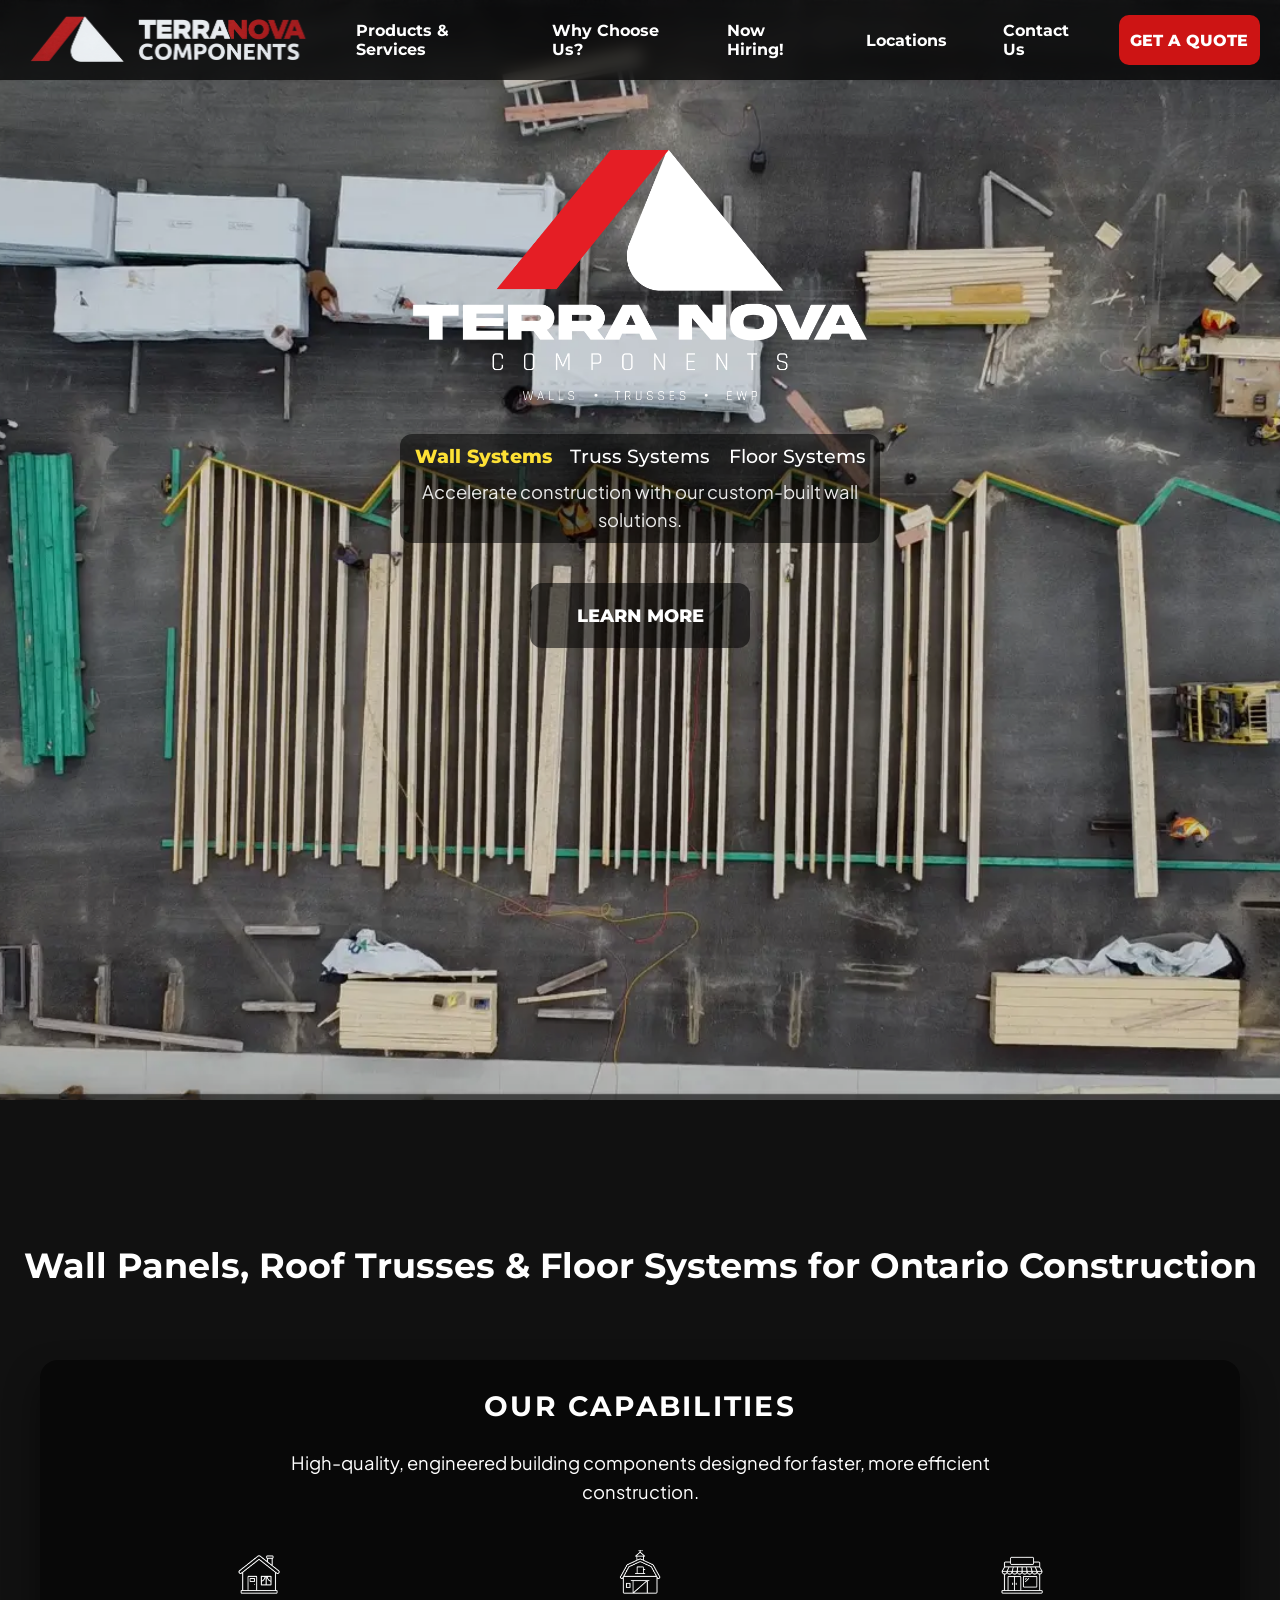
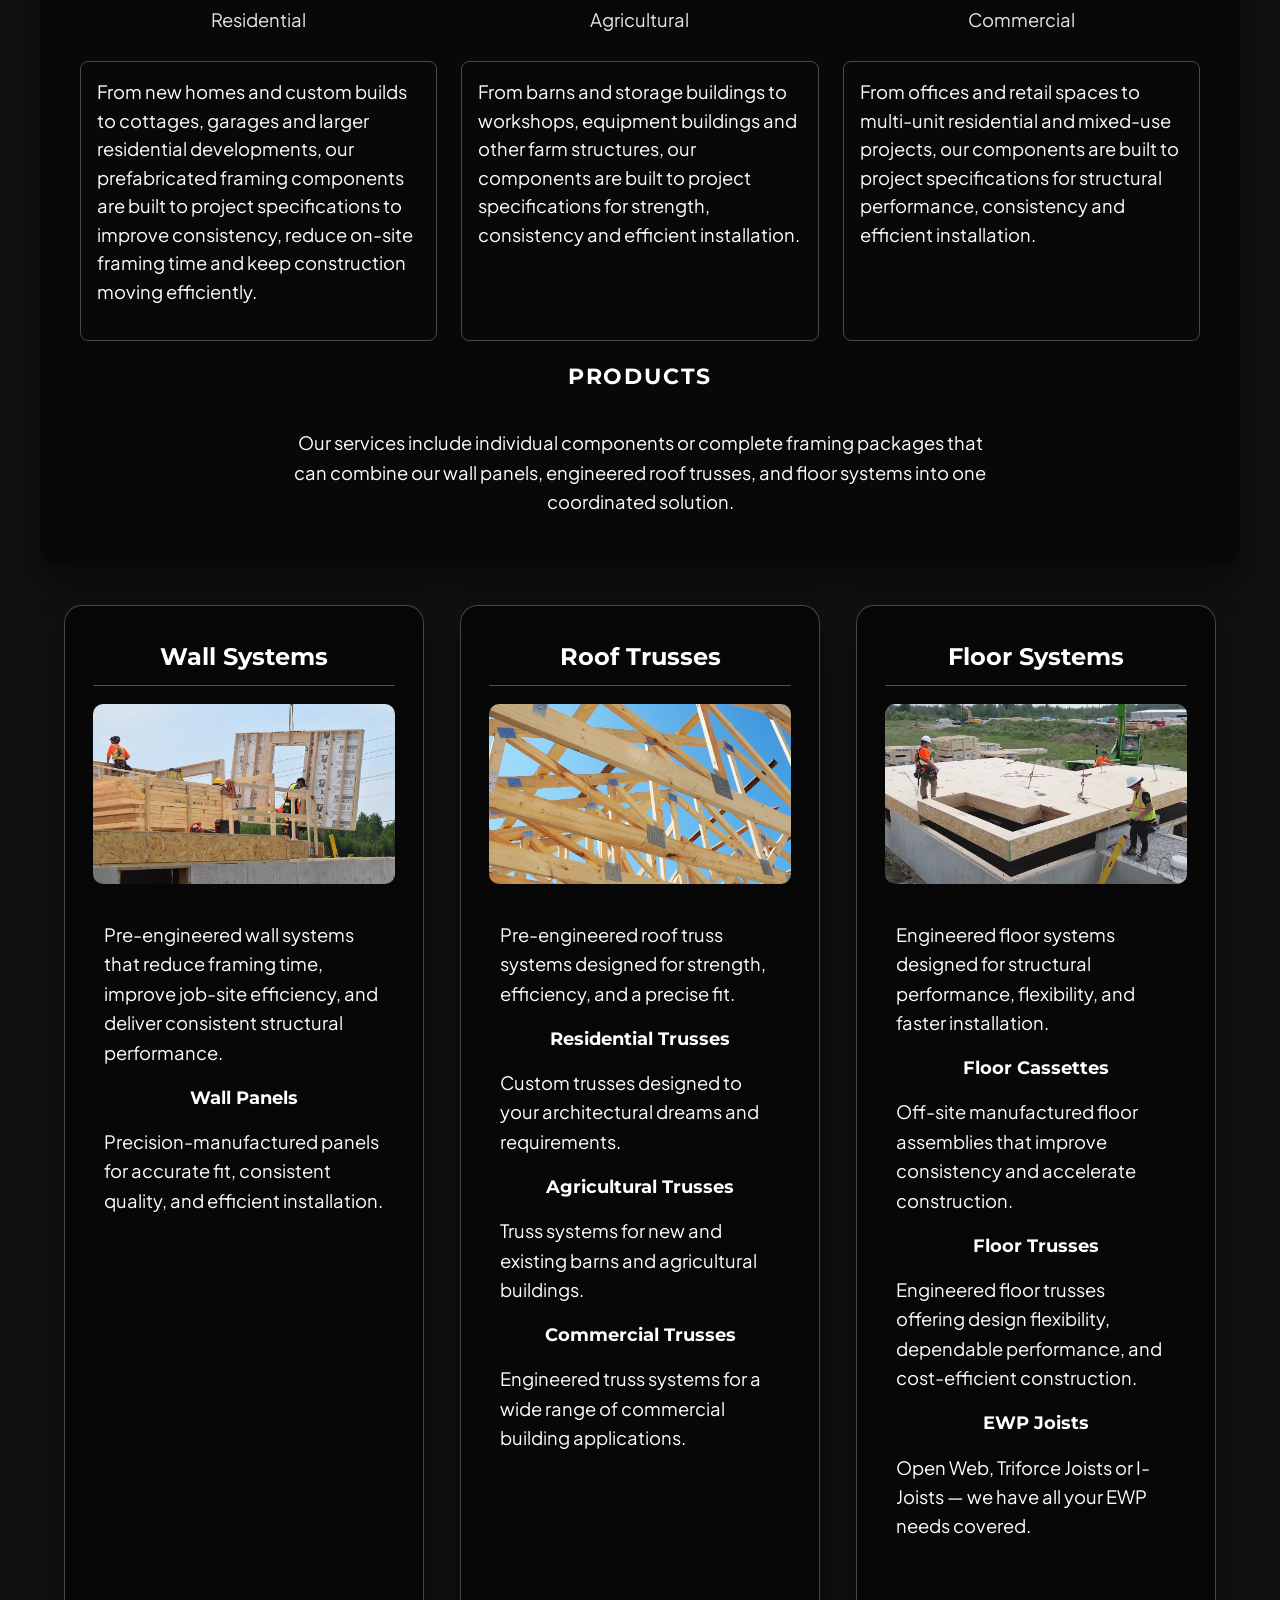
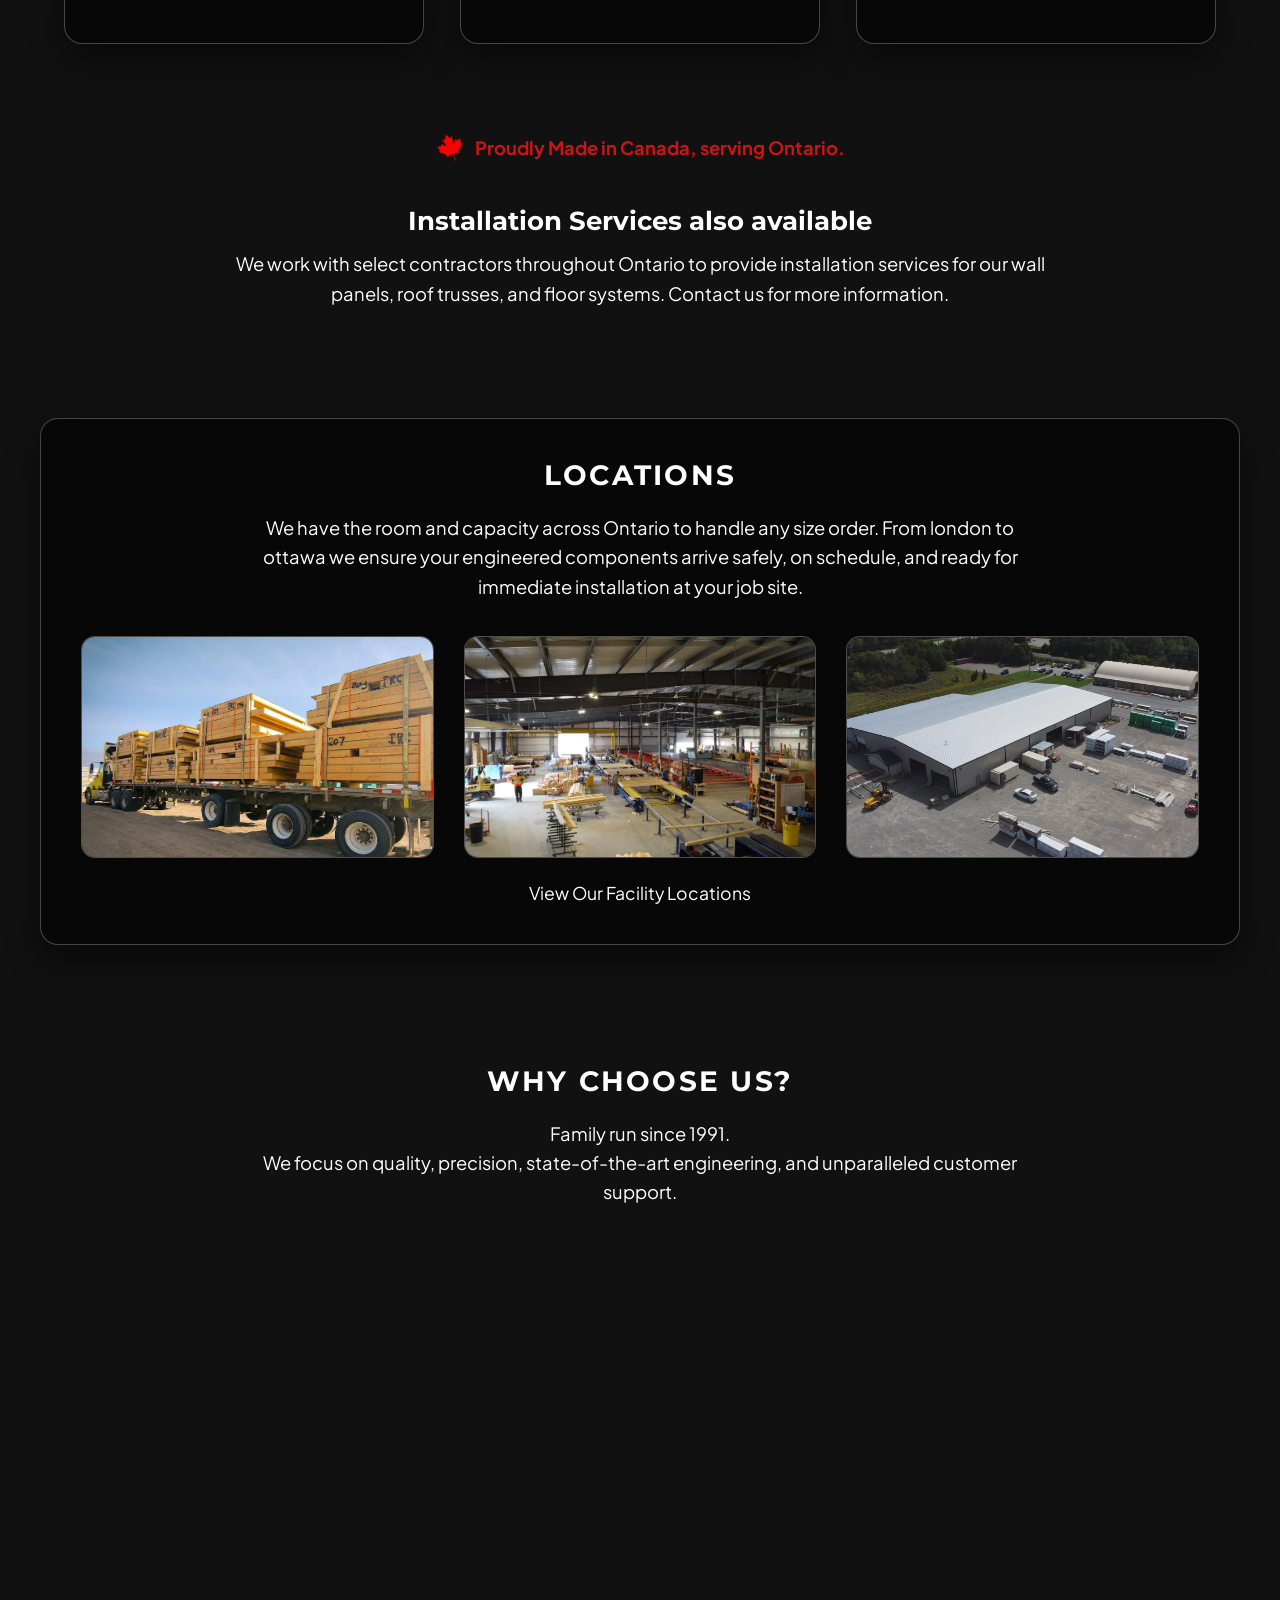
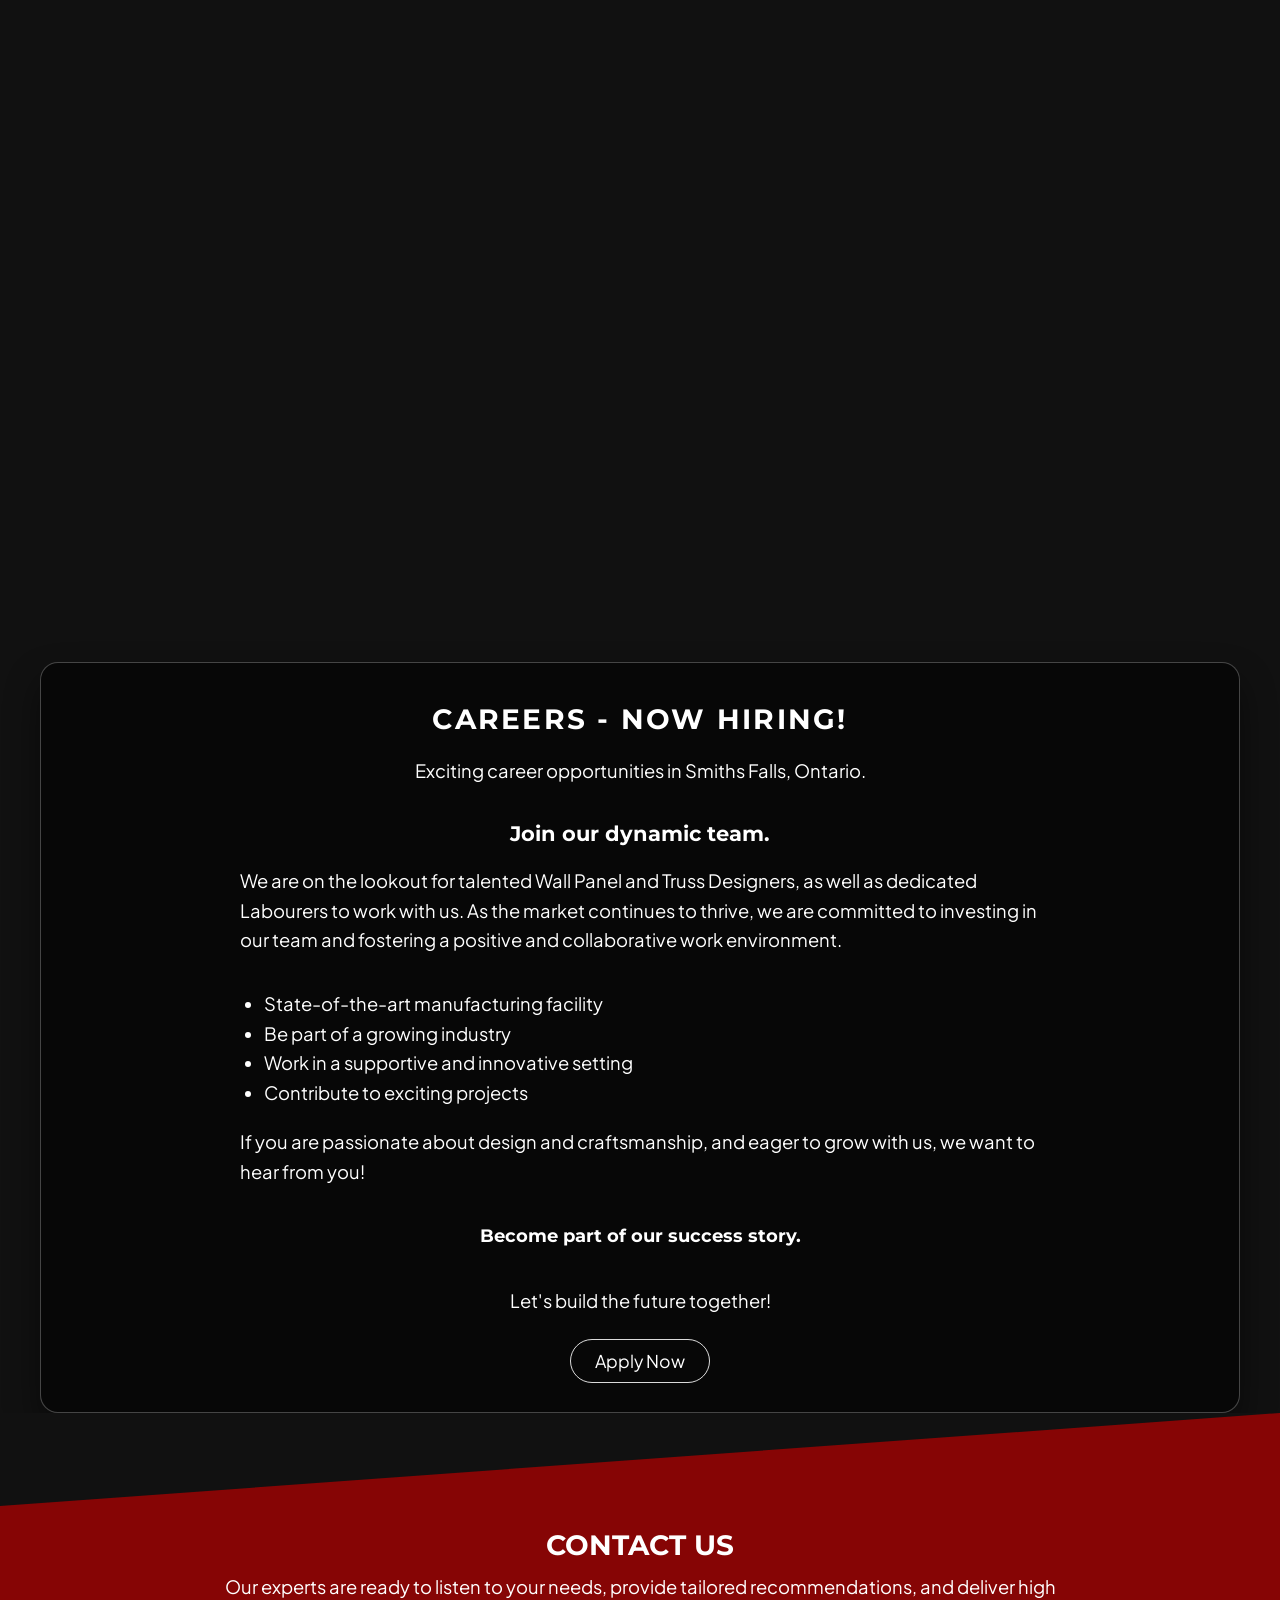
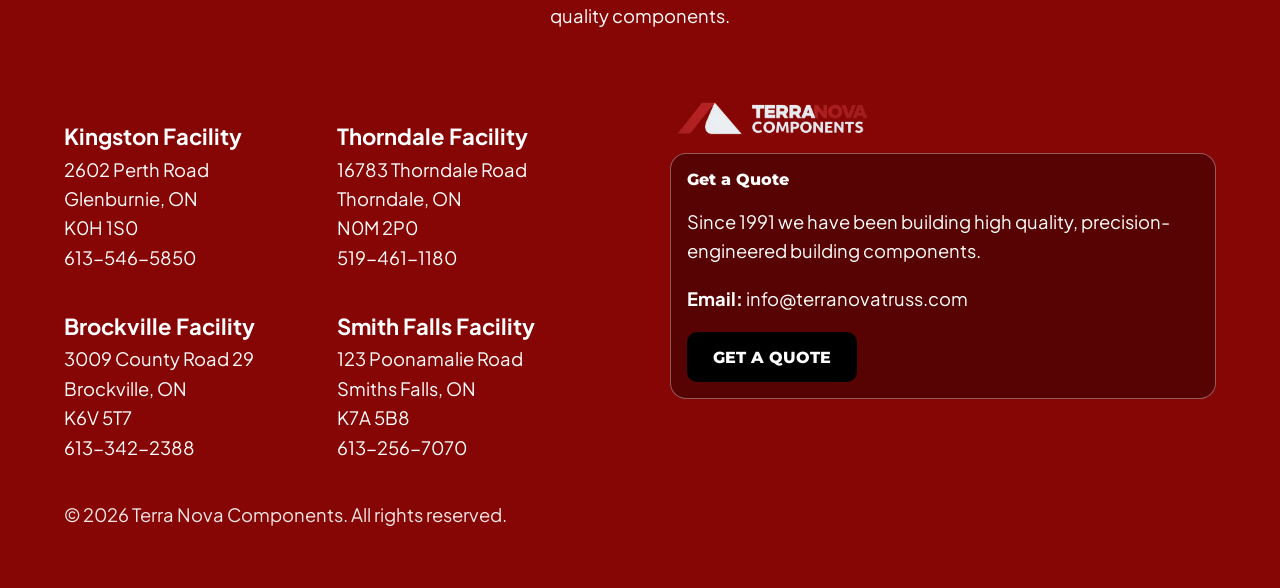
==== commit 529e0e23: "phone numbers" ====
--- a/index.html
+++ b/index.html
@@ -432,6 +432,7 @@
             </div>
 
         </div>
+        <h3 class="small-section-heading">Products</h3>
         <p class="body-text capabilities-description">
             Our services include individual components or complete framing packages that can combine our wall panels, engineered roof trusses, and floor systems into one coordinated solution.
             </p>
@@ -1039,6 +1040,8 @@
                     Glenburnie, ON
                     <br>
                     K0H 1S0
+                    <br>
+                    <a href="tel:+16135465850">613-546-5850</a>
                 </p>
 
                 <p class="body-text">
@@ -1051,6 +1054,8 @@
                     Thorndale, ON
                     <br>
                     N0M 2P0
+                    <br>
+                    <a href="tel:+15194611180">519-461-1180</a>
                 </p>
 
                 <p class="body-text">
@@ -1063,6 +1068,8 @@
                     Brockville, ON
                     <br>
                     K6V 5T7
+                    <br>
+                    <a href="tel:+16133422388">613-342-2388</a>
                 </p>
 
                 <p class="body-text">
@@ -1075,6 +1082,8 @@
                     Smiths Falls, ON
                     <br>
                     K7A 5B8
+                    <br>
+                    <a href="tel:+16132567070">613-256-7070</a>
                 </p>
             </div>
 
@@ -1091,10 +1100,6 @@
                         <p class="body-text">
                             Since 1991 we have been building high quality,
                             precision-engineered building components.
-                        </p>
-                        <p class="body-text">
-                            <strong>Tel:</strong>
-                            <a href="tel:+16132567070">(613) 256.7070</a>
                         </p>
                         <p class="body-text">
                             <strong>Email:</strong>
--- a/style.css
+++ b/style.css
@@ -818,6 +818,26 @@
 }
 
 
+.small-section-heading {
+    margin: 22px 0 14px;
+
+    color: white;
+
+    font-family: 'Montserrat', sans-serif;
+
+    font-size: 1.4rem;
+
+    font-weight: 700;
+
+    line-height: 1.2;
+
+    text-align: center;
+
+    text-transform: uppercase;
+
+    letter-spacing: 0.08em;
+}
+
 .card-heading {
     font-family: 'Montserrat', sans-serif;
 
@@ -959,7 +979,7 @@
 .capabilities-description {
     max-width: 700px;
 
-    margin: 24px auto 0;
+    margin: 24px auto 18px;
 
     text-align: center;
 }
@@ -1016,6 +1036,8 @@
     justify-content: center;
 
     width: 100%;
+
+    margin-top: 0;
 
     gap: 36px;
 }
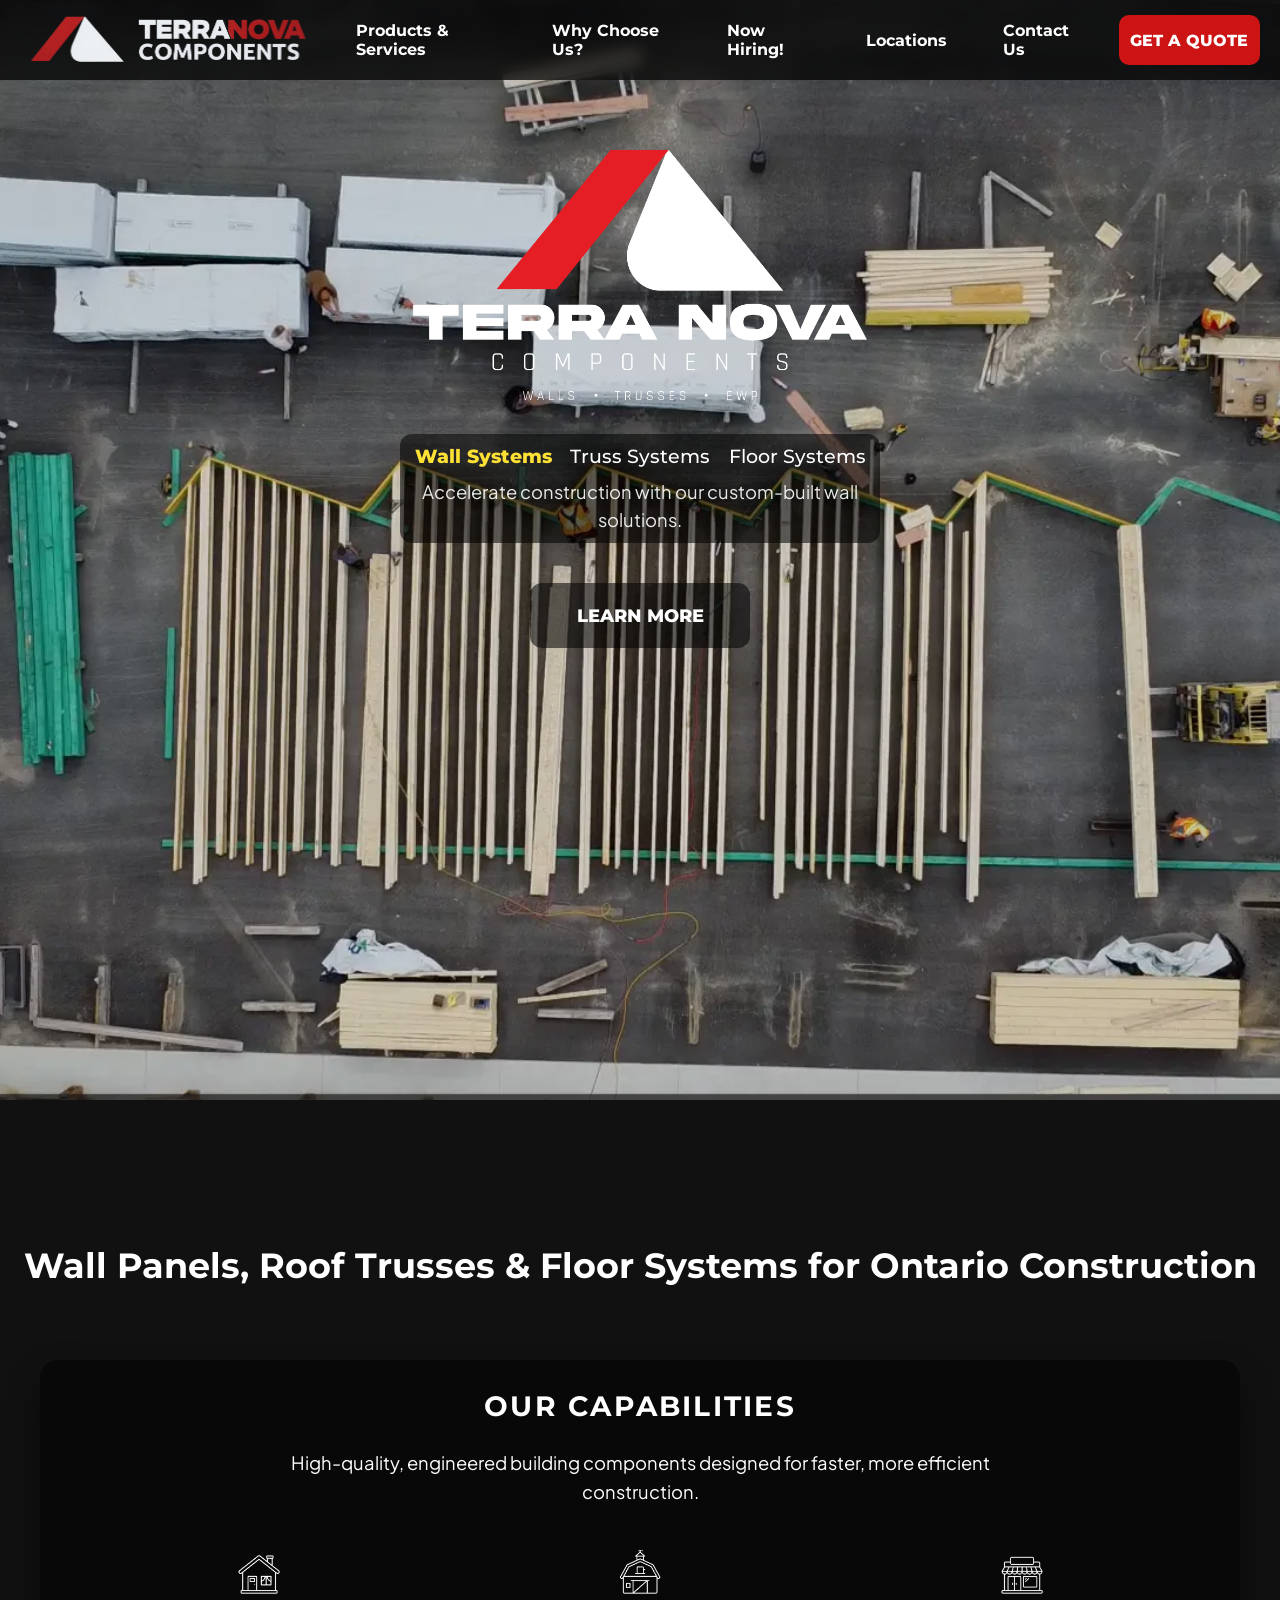
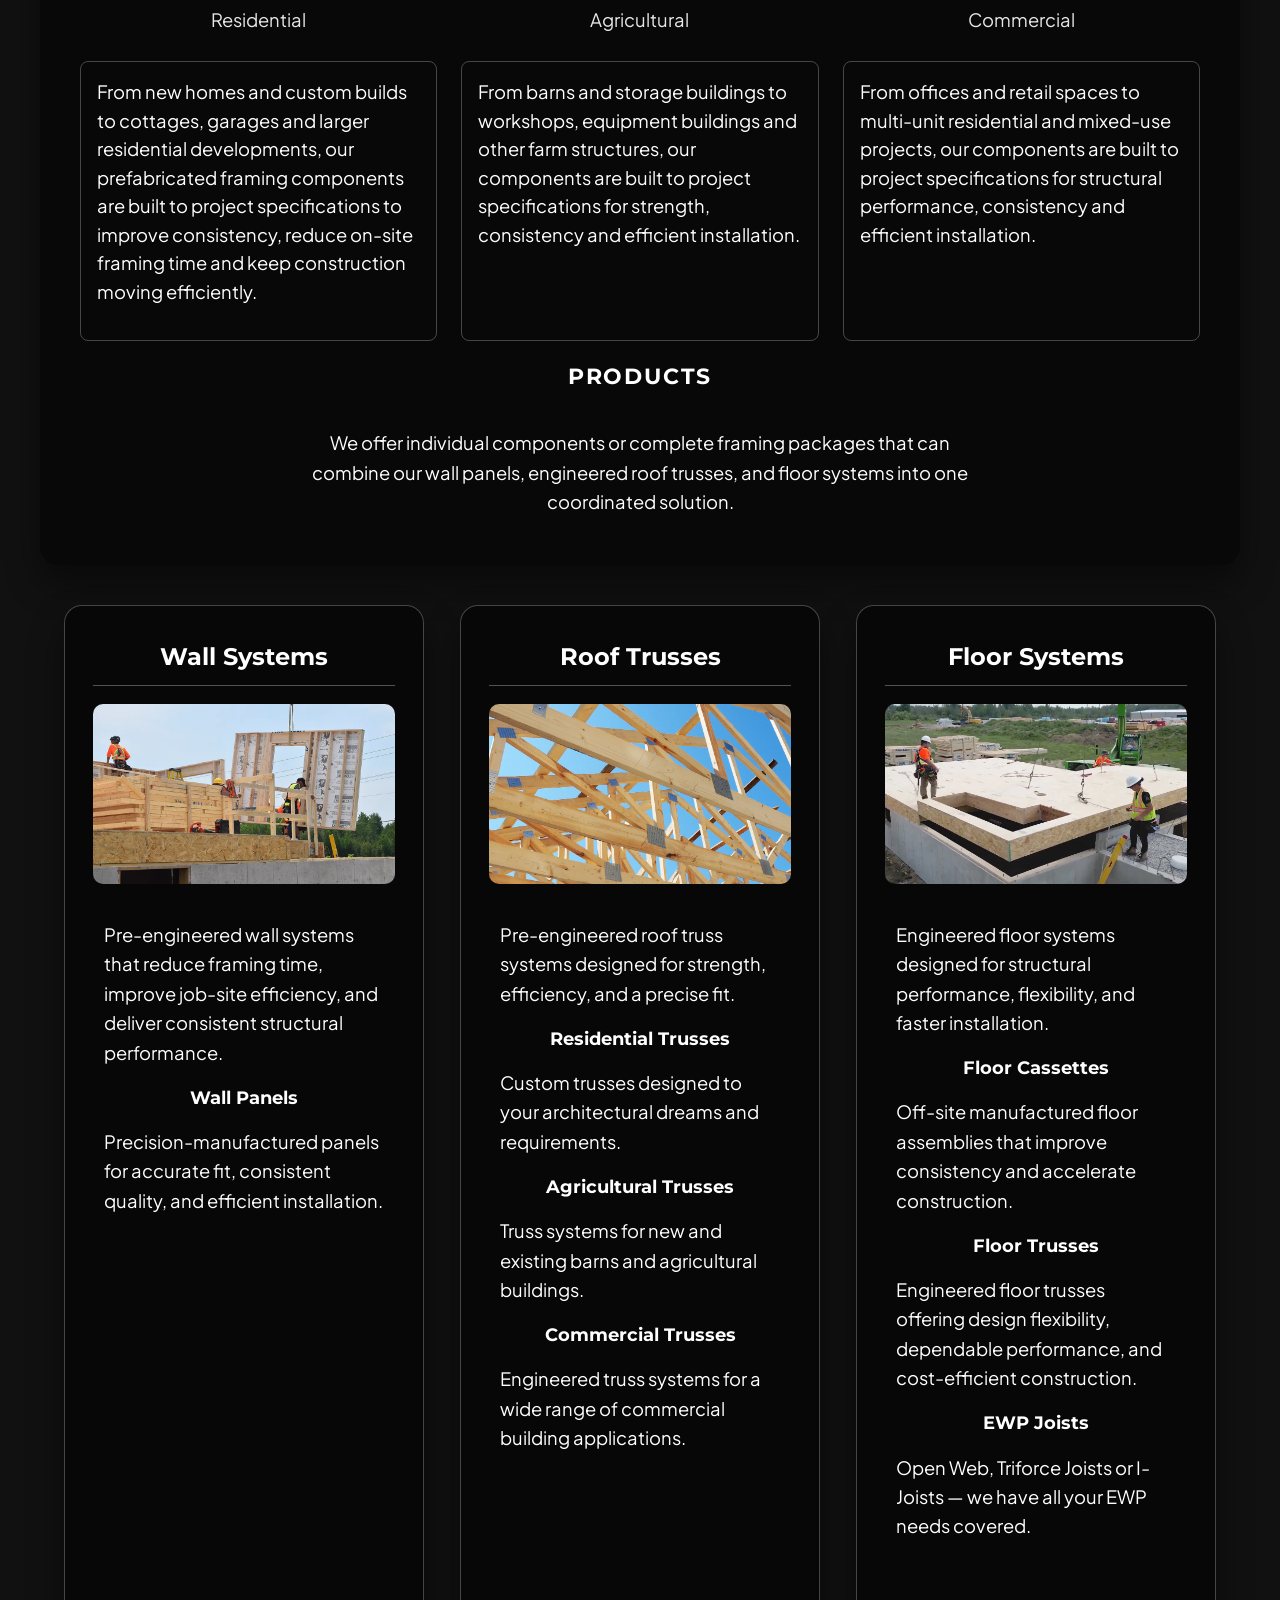
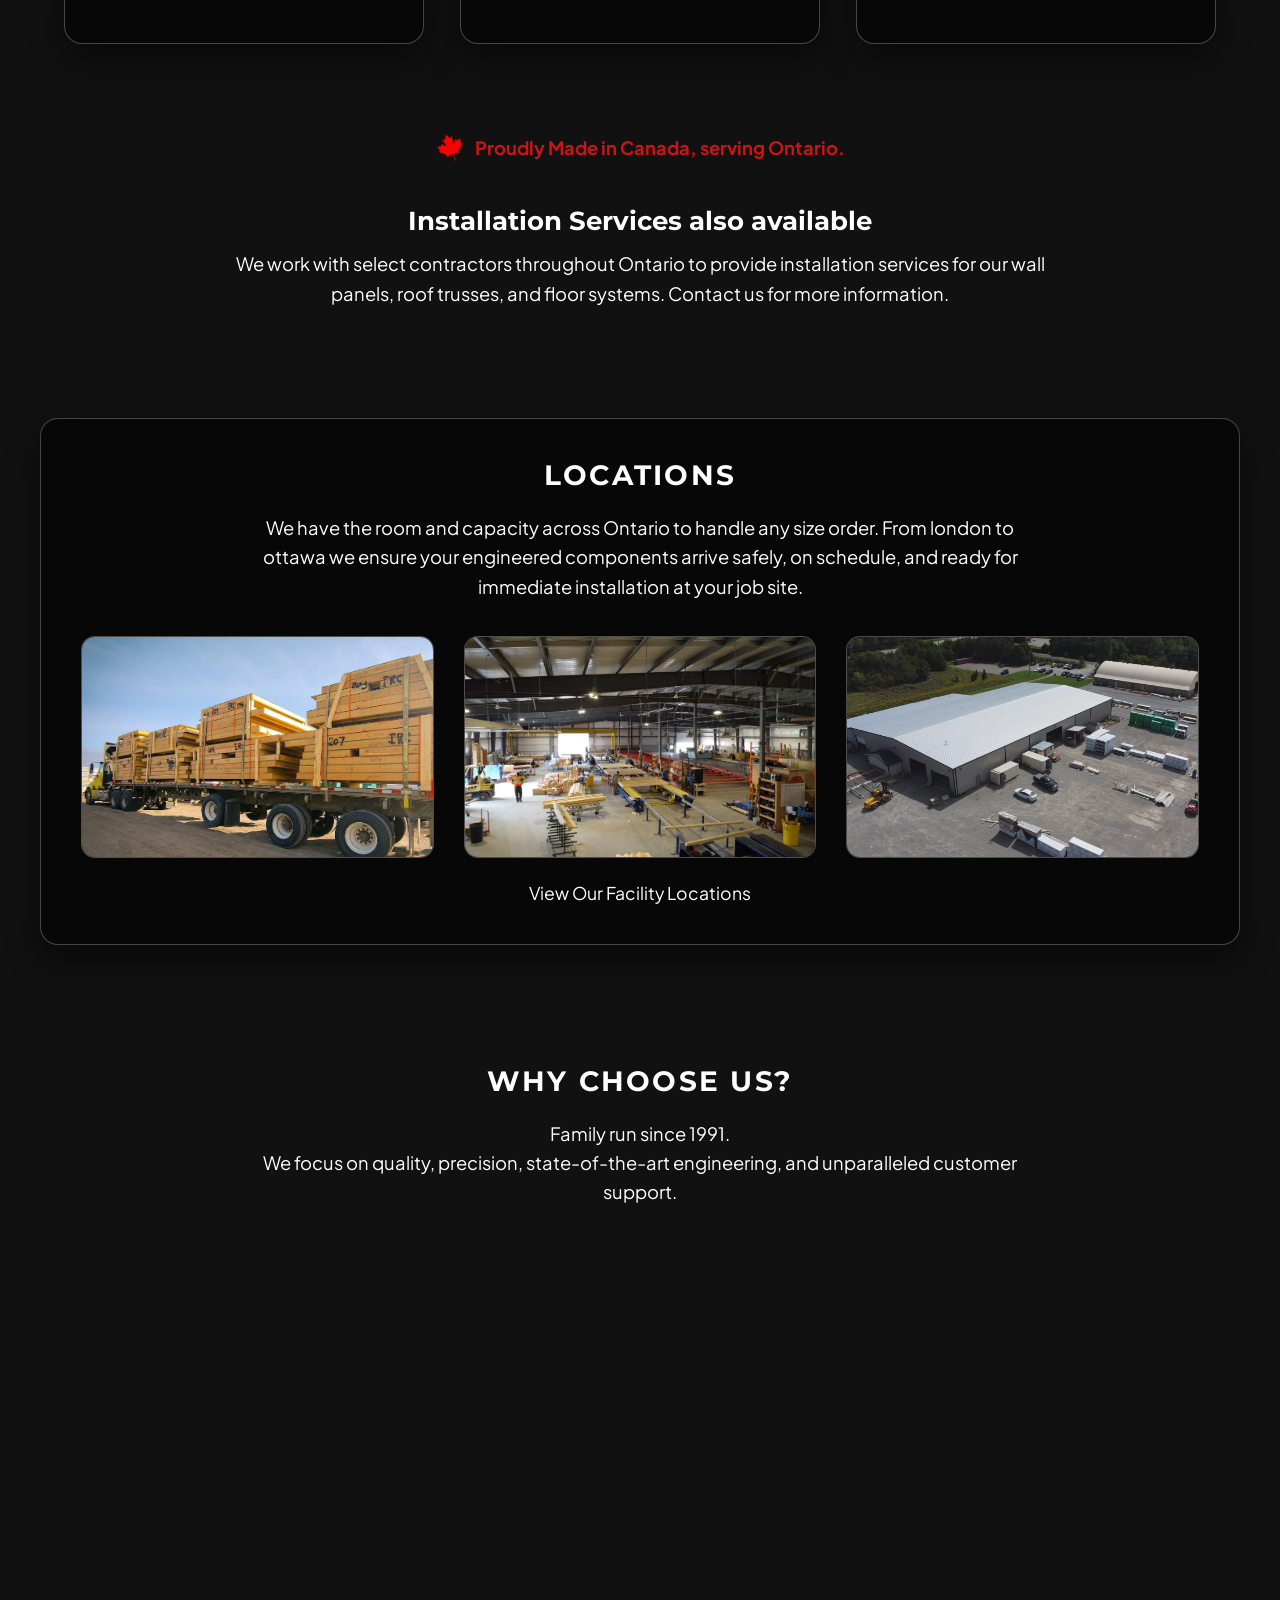
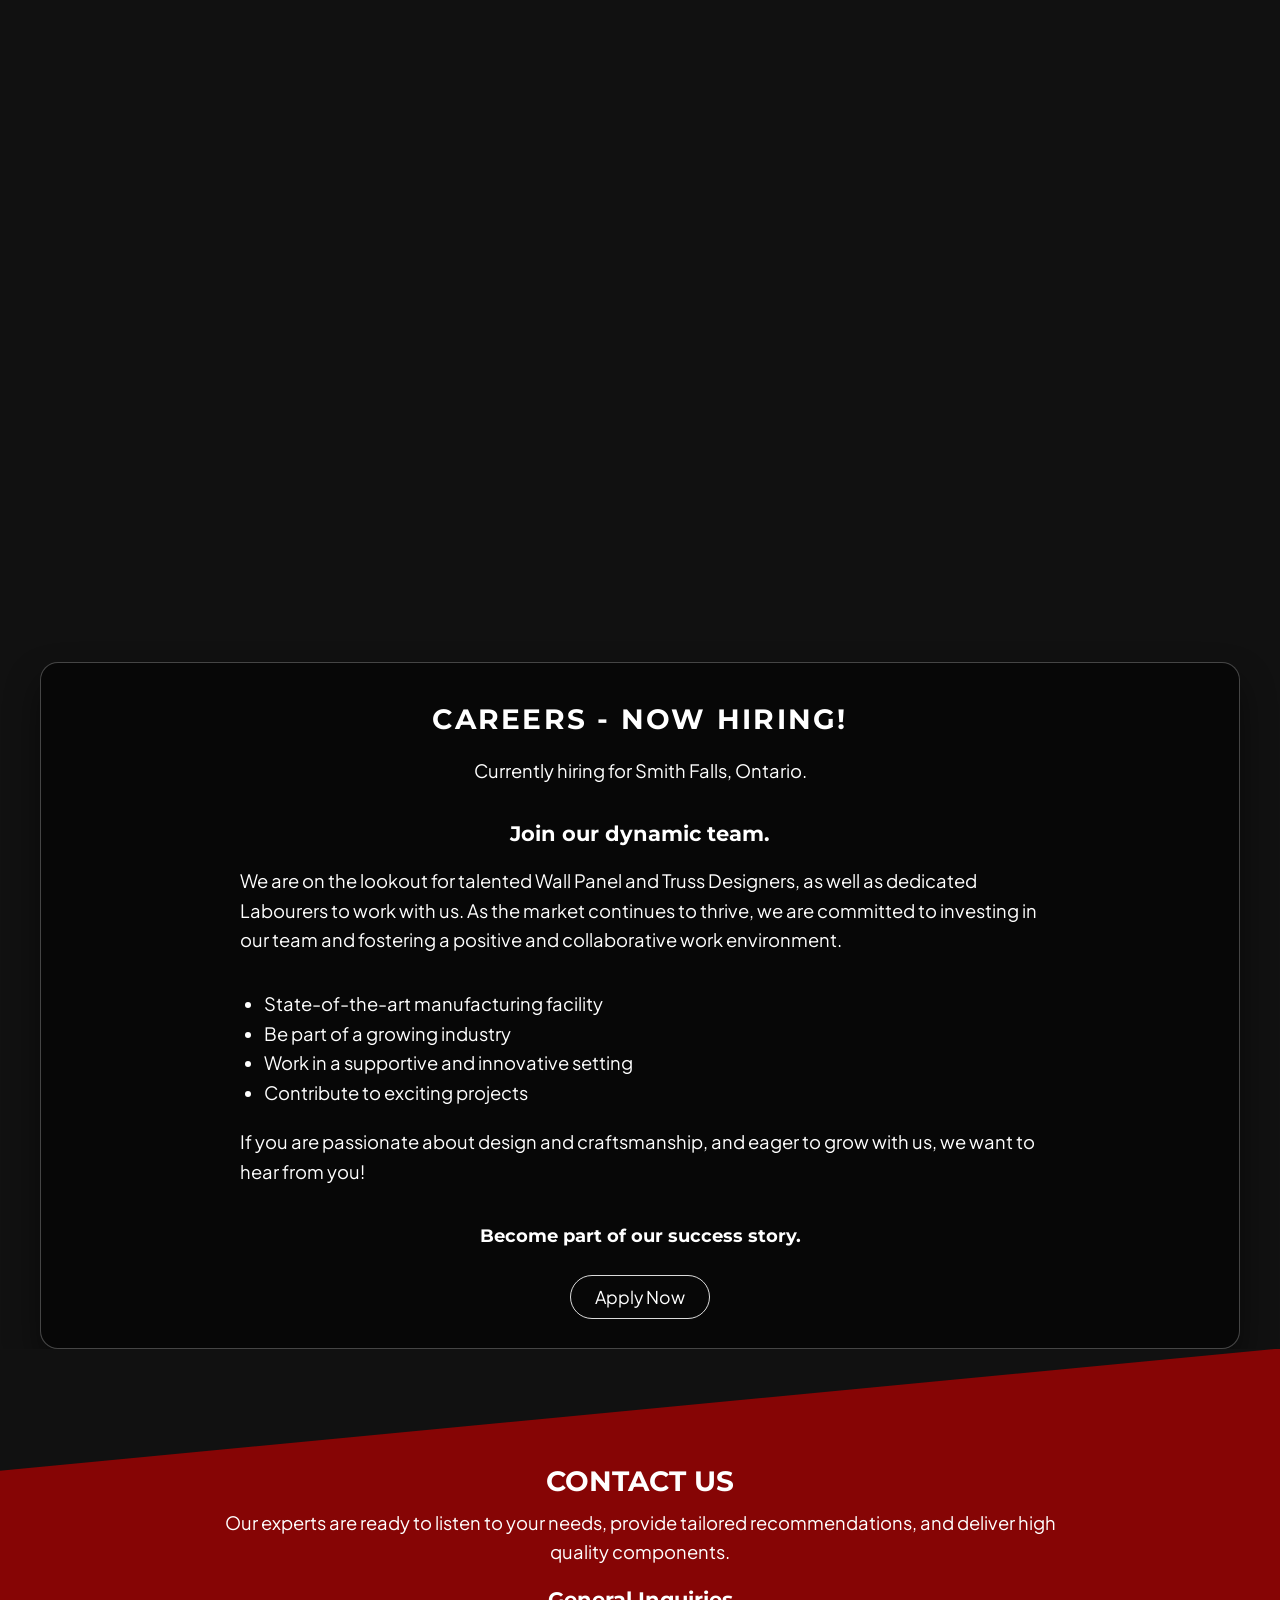
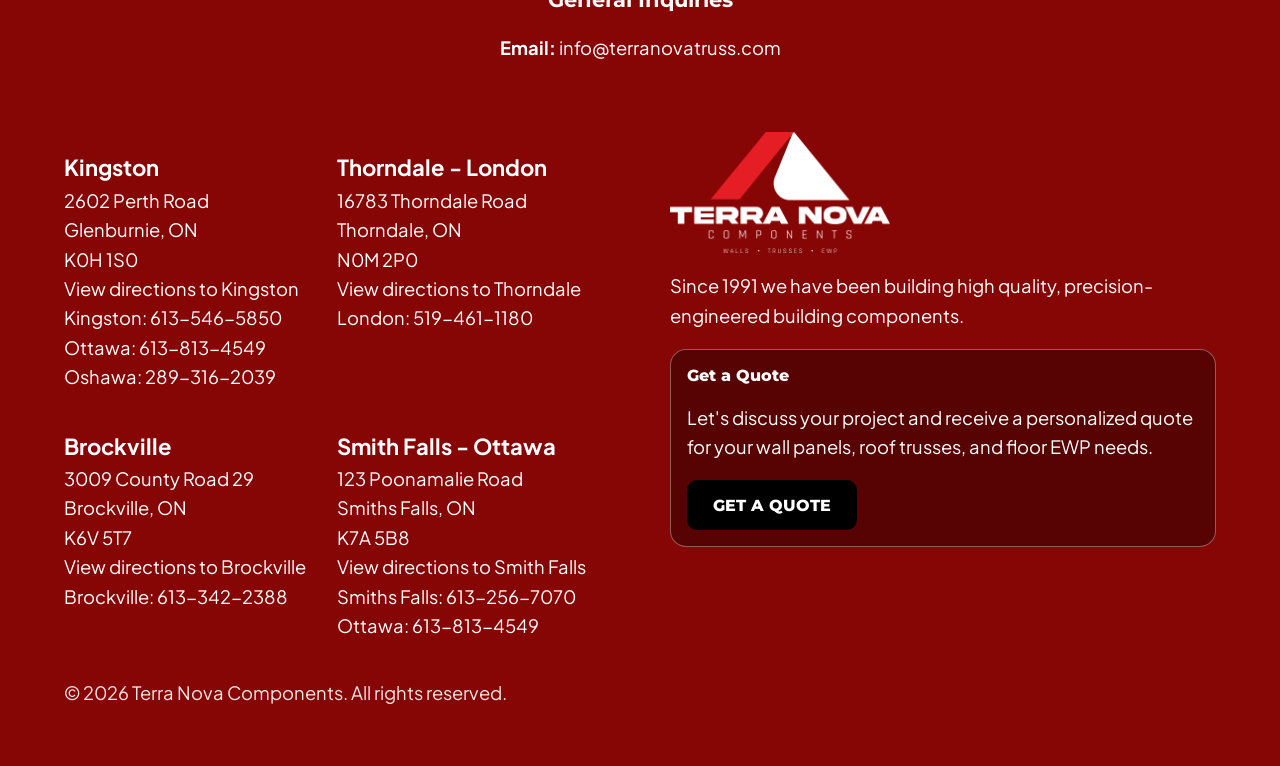
==== commit e04588b9: "super early update" ====
--- a/index.html
+++ b/index.html
@@ -434,7 +434,7 @@
         </div>
         <h3 class="small-section-heading">Products</h3>
         <p class="body-text capabilities-description">
-            Our services include individual components or complete framing packages that can combine our wall panels, engineered roof trusses, and floor systems into one coordinated solution.
+            We offer individual components or complete framing packages that can combine our wall panels, engineered roof trusses, and floor systems into one coordinated solution.
             </p>
 
 
@@ -917,7 +917,7 @@
         </h2>
 
         <p class="body-text locations-intro">
-            Exciting career opportunities in Smiths Falls, Ontario.
+            Currently hiring for Smith Falls, Ontario.
         </p>
         <h3>Join our dynamic team.</h3>
         <div class="body-text locations-intro list-items">
@@ -939,9 +939,6 @@
         <h3 class="body-text locations-intro">
             Become part of our success story.
         </h3>
-        <p class="body-text locations-intro">
-            Let's build the future together!
-        </p>
         <a class="apply-now" href="mailto:info@terranovatruss.com">
             Apply Now
         </a>
@@ -1023,6 +1020,15 @@
                 tailored recommendations, and deliver high quality
                 components.
             </p>
+            <h3>
+                General Inquiries
+            </h3>
+            <p class="body-text">
+                <strong>Email:</strong>
+                <a href="mailto:info@terranovatruss.com">
+                        info@terranovatruss.com
+                </a>
+            </p>
         </div>
 
         <div class="contact">
@@ -1032,7 +1038,7 @@
             >
                 <p class="body-text">
                     <strong>
-                        Kingston Facility
+                        Kingston
                     </strong>
                     <br>
                     2602 Perth Road
@@ -1041,12 +1047,18 @@
                     <br>
                     K0H 1S0
                     <br>
-                    <a href="tel:+16135465850">613-546-5850</a>
+                    <a href="https://goo.gl/maps/9WG1nfvCQ7fbisFT8">View directions to Kingston</a>
+                    <br>
+                    Kingston: <a href="tel:+16135465850">613-546-5850</a>
+                    <br>
+                    Ottawa: <a href="tel:+16138134549">613-813-4549</a>
+                    <br>
+                    Oshawa: <a href="tel:+12893162039">289-316-2039</a>
                 </p>
 
                 <p class="body-text">
                     <strong>
-                        <a href="thorndale.html">Thorndale Facility</a>
+                        <a href="thorndale.html">Thorndale - London</a>
                     </strong>
                     <br>
                     16783 Thorndale Road
@@ -1055,12 +1067,14 @@
                     <br>
                     N0M 2P0
                     <br>
-                    <a href="tel:+15194611180">519-461-1180</a>
+                    <a href="https://www.google.com/maps/dir/?api=1&amp;destination=16783+Thorndale+Road+Thorndale+ON+N0M+2P0">View directions to Thorndale</a>
+                    <br>
+                    London: <a href="tel:+15194611180">519-461-1180</a>
                 </p>
 
                 <p class="body-text">
                     <strong>
-                        Brockville Facility
+                        Brockville
                     </strong>
                     <br>
                     3009 County Road 29
@@ -1069,12 +1083,14 @@
                     <br>
                     K6V 5T7
                     <br>
-                    <a href="tel:+16133422388">613-342-2388</a>
+                    <a href="https://goo.gl/maps/1K5VJktgvz524HxZ8">View directions to Brockville</a>
+                    <br>
+                    Brockville: <a href="tel:+16133422388">613-342-2388</a>
                 </p>
 
                 <p class="body-text">
                     <strong>
-                        Smith Falls Facility
+                        Smith Falls - Ottawa
                     </strong>
                     <br>
                     123 Poonamalie Road
@@ -1083,29 +1099,33 @@
                     <br>
                     K7A 5B8
                     <br>
-                    <a href="tel:+16132567070">613-256-7070</a>
+                    <a href="https://www.google.com/maps/dir/?api=1&amp;destination=123+Poonamalie+Road+Smiths+Falls+ON+K7A+0E8">View directions to Smith Falls</a>
+                    <br>
+                    Smiths Falls: <a href="tel:+16132567070">613-256-7070</a>
+                    <br>
+                    Ottawa: <a href="tel:+16138134549">613-813-4549</a>
                 </p>
             </div>
 
             <div class="contact-info-column">
                 <div class="contact-information">
                     <img
-                        src="Images/logo2.png"
+                        src="Images/logo4.png"
                         class="contact-logo"
                         alt="Terra Nova Components"
                     >
-
-                    <div class="footer-quote-card">
-                        <h3>Get a Quote</h3>
-                        <p class="body-text">
+                    <p class="body-text">
                             Since 1991 we have been building high quality,
                             precision-engineered building components.
                         </p>
+
+                    <div class="footer-quote-card">
+                        <h3>Get a Quote</h3>
+                        
                         <p class="body-text">
-                            <strong>Email:</strong>
-                            <a href="mailto:info@terranovatruss.com">
-                                info@terranovatruss.com
-                            </a>
+                            Let's discuss your project and
+                            receive a personalized quote for your wall panels,
+                            roof trusses, and floor EWP needs.
                         </p>
                         <a
                             class="contact-cta"
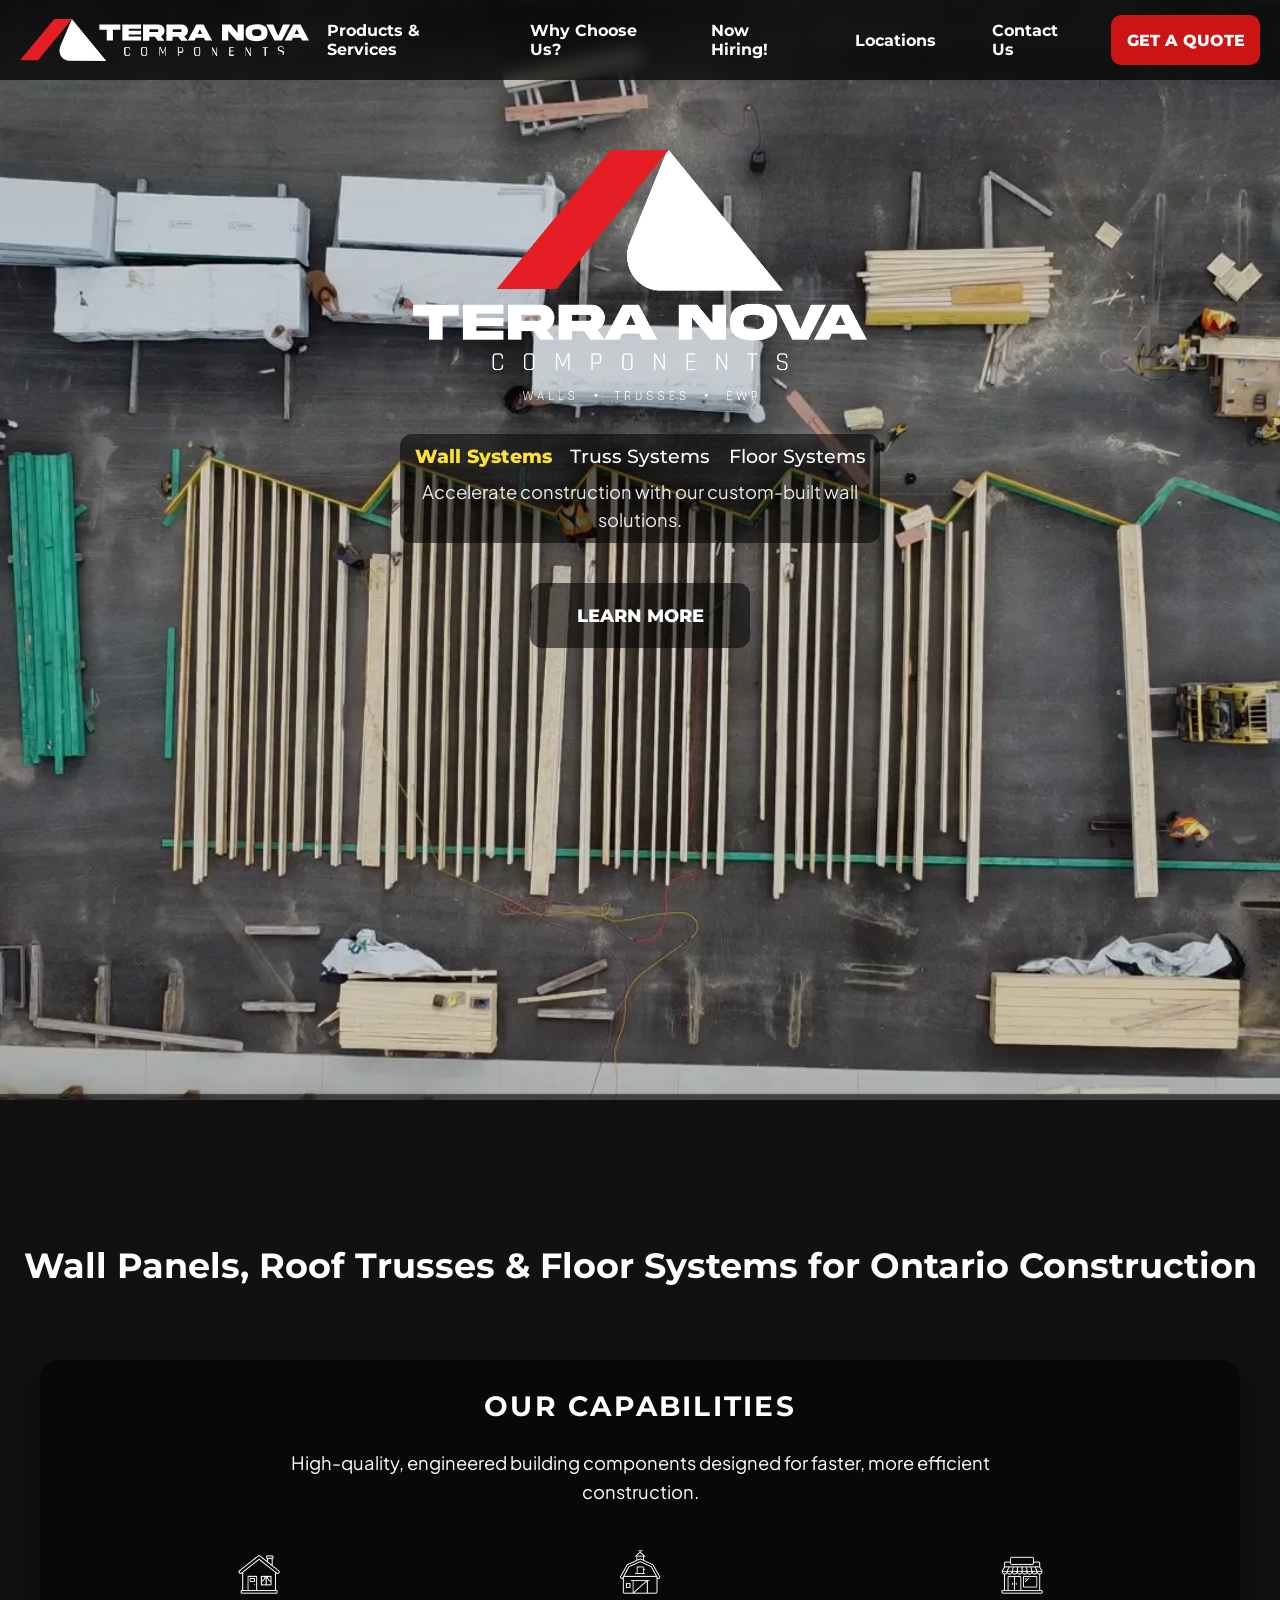
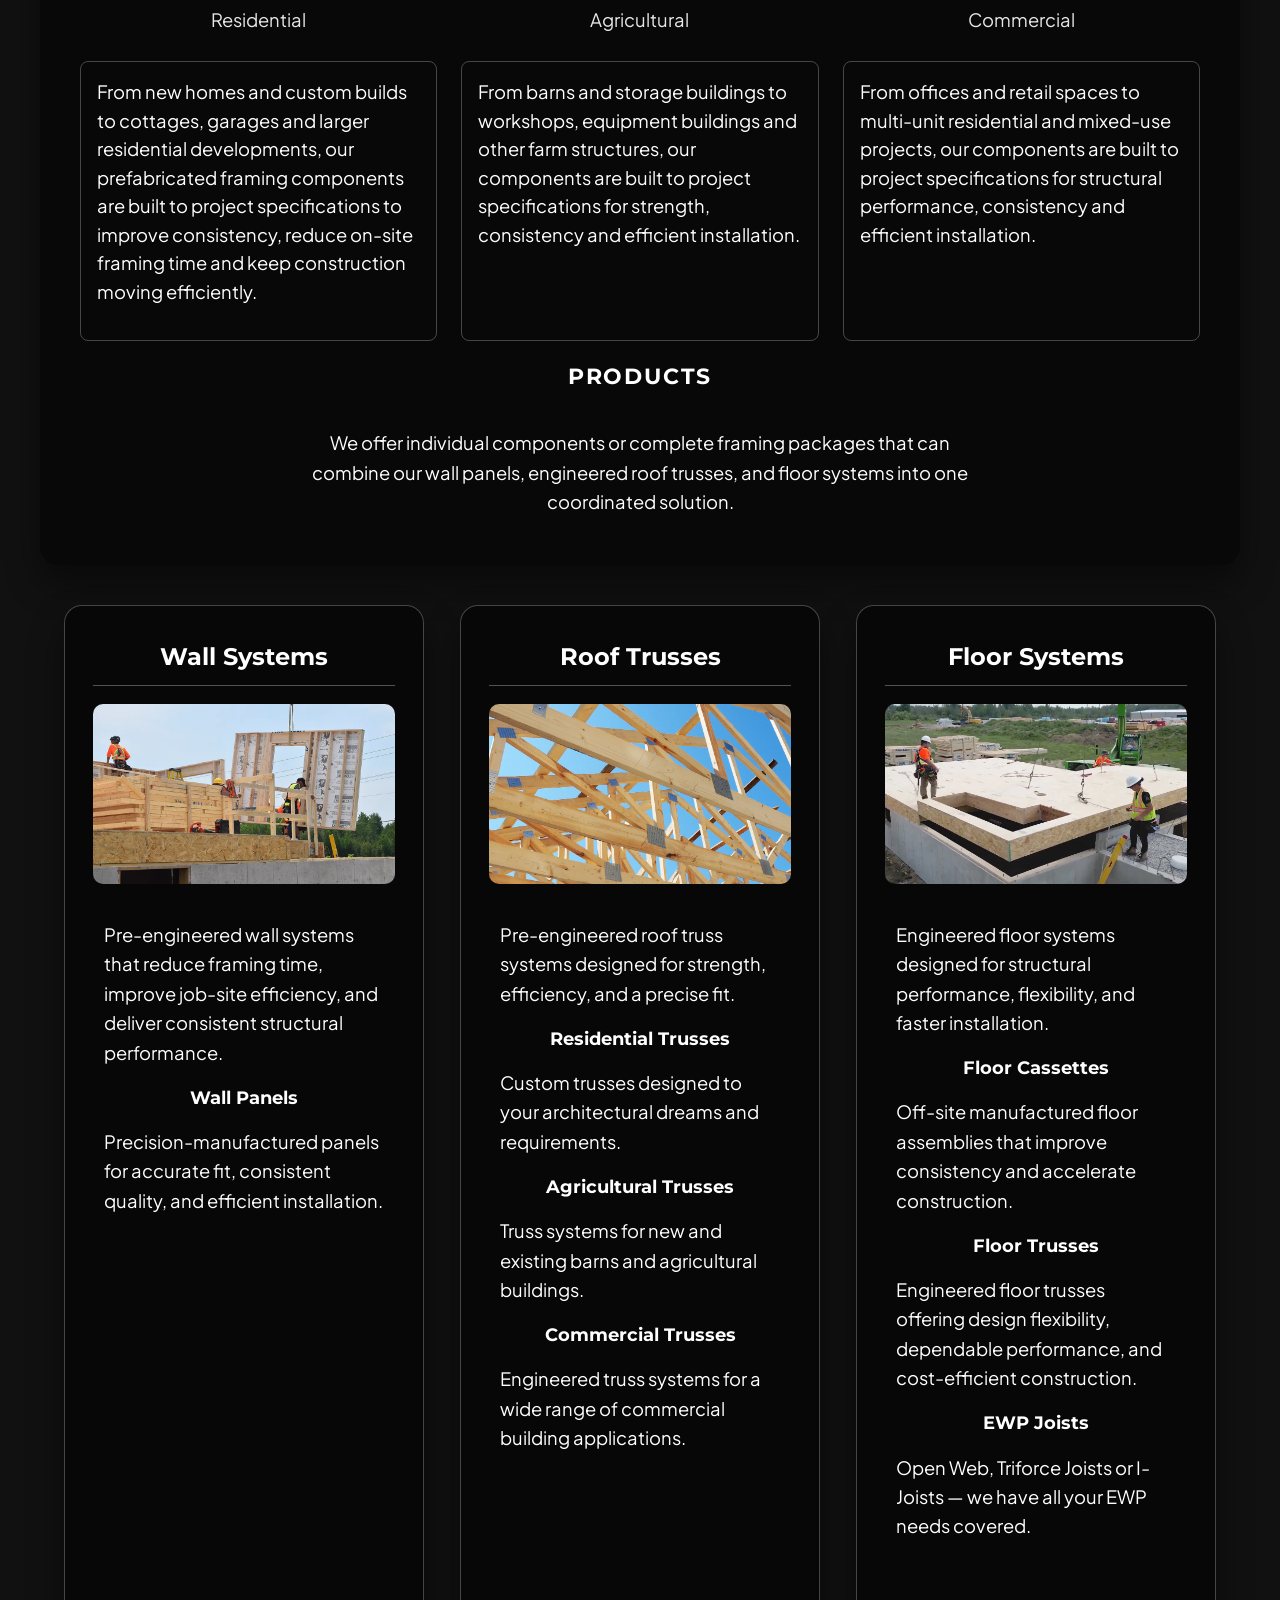
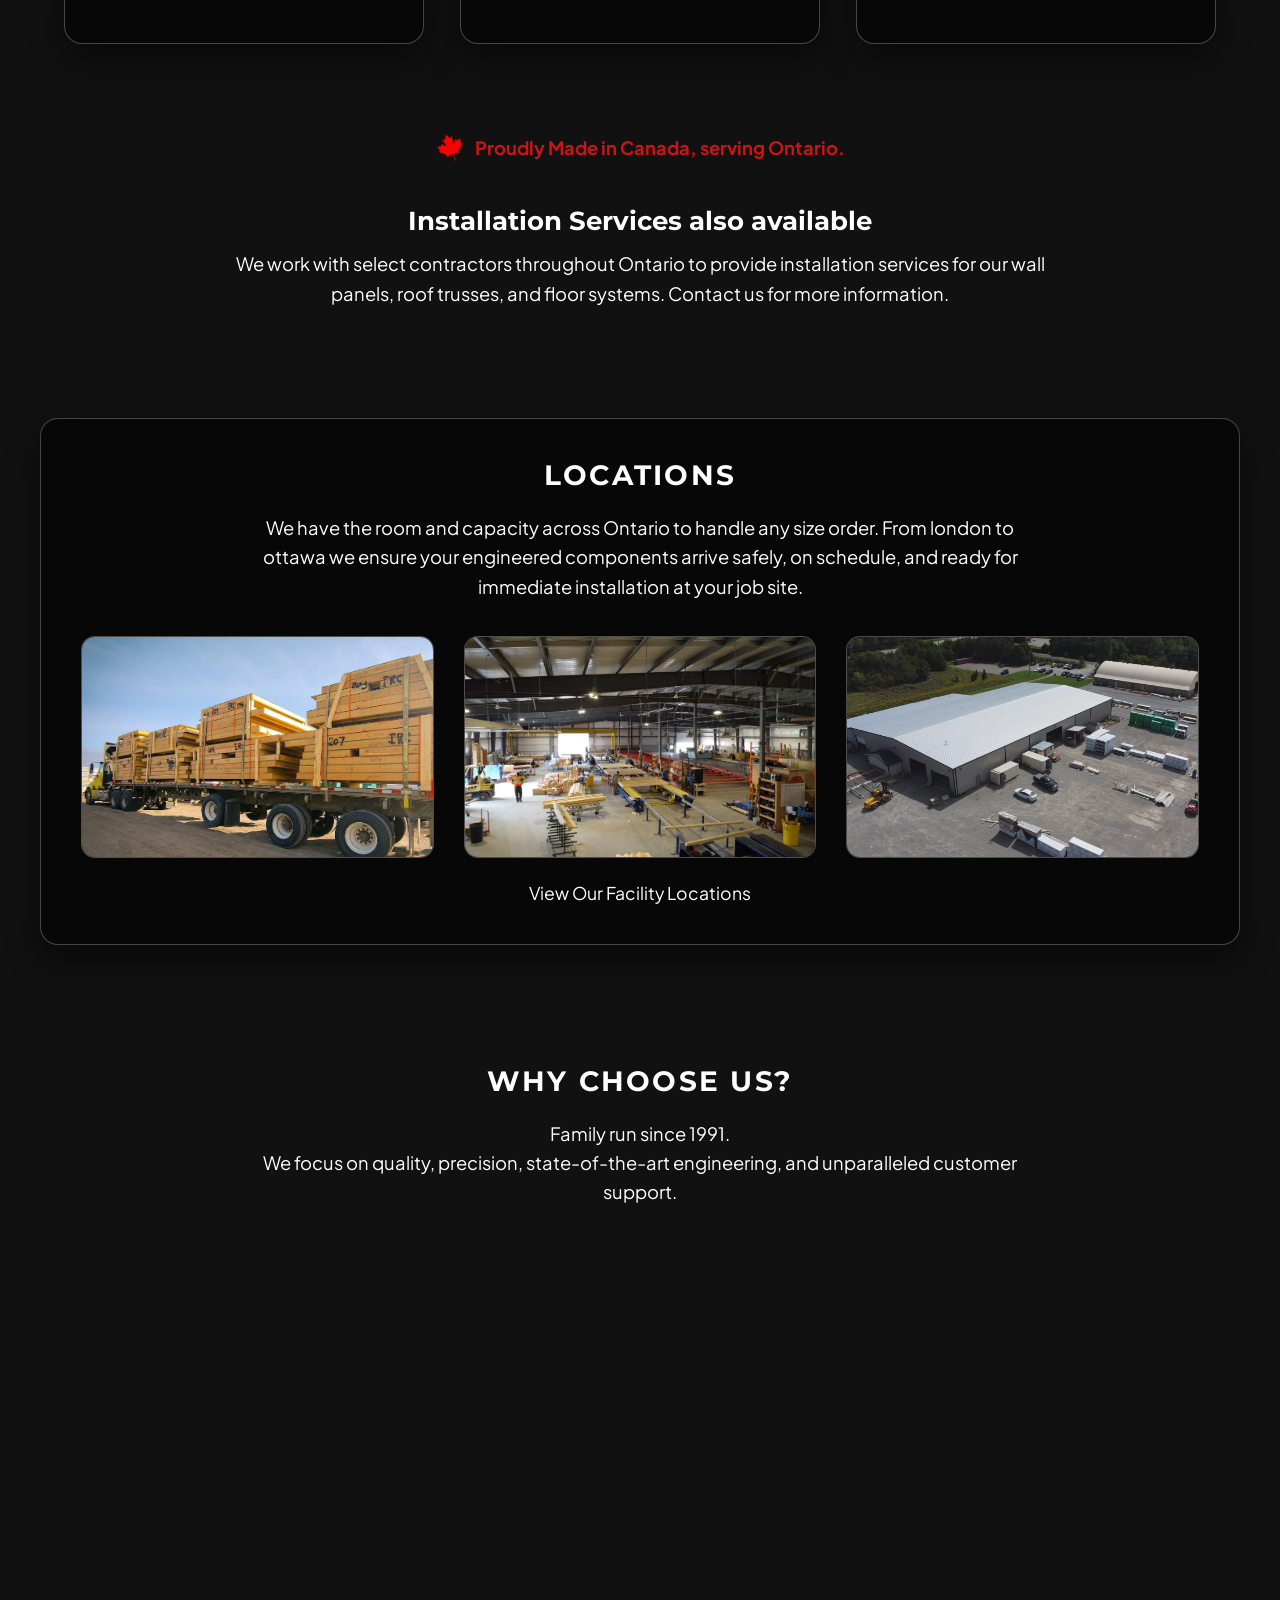
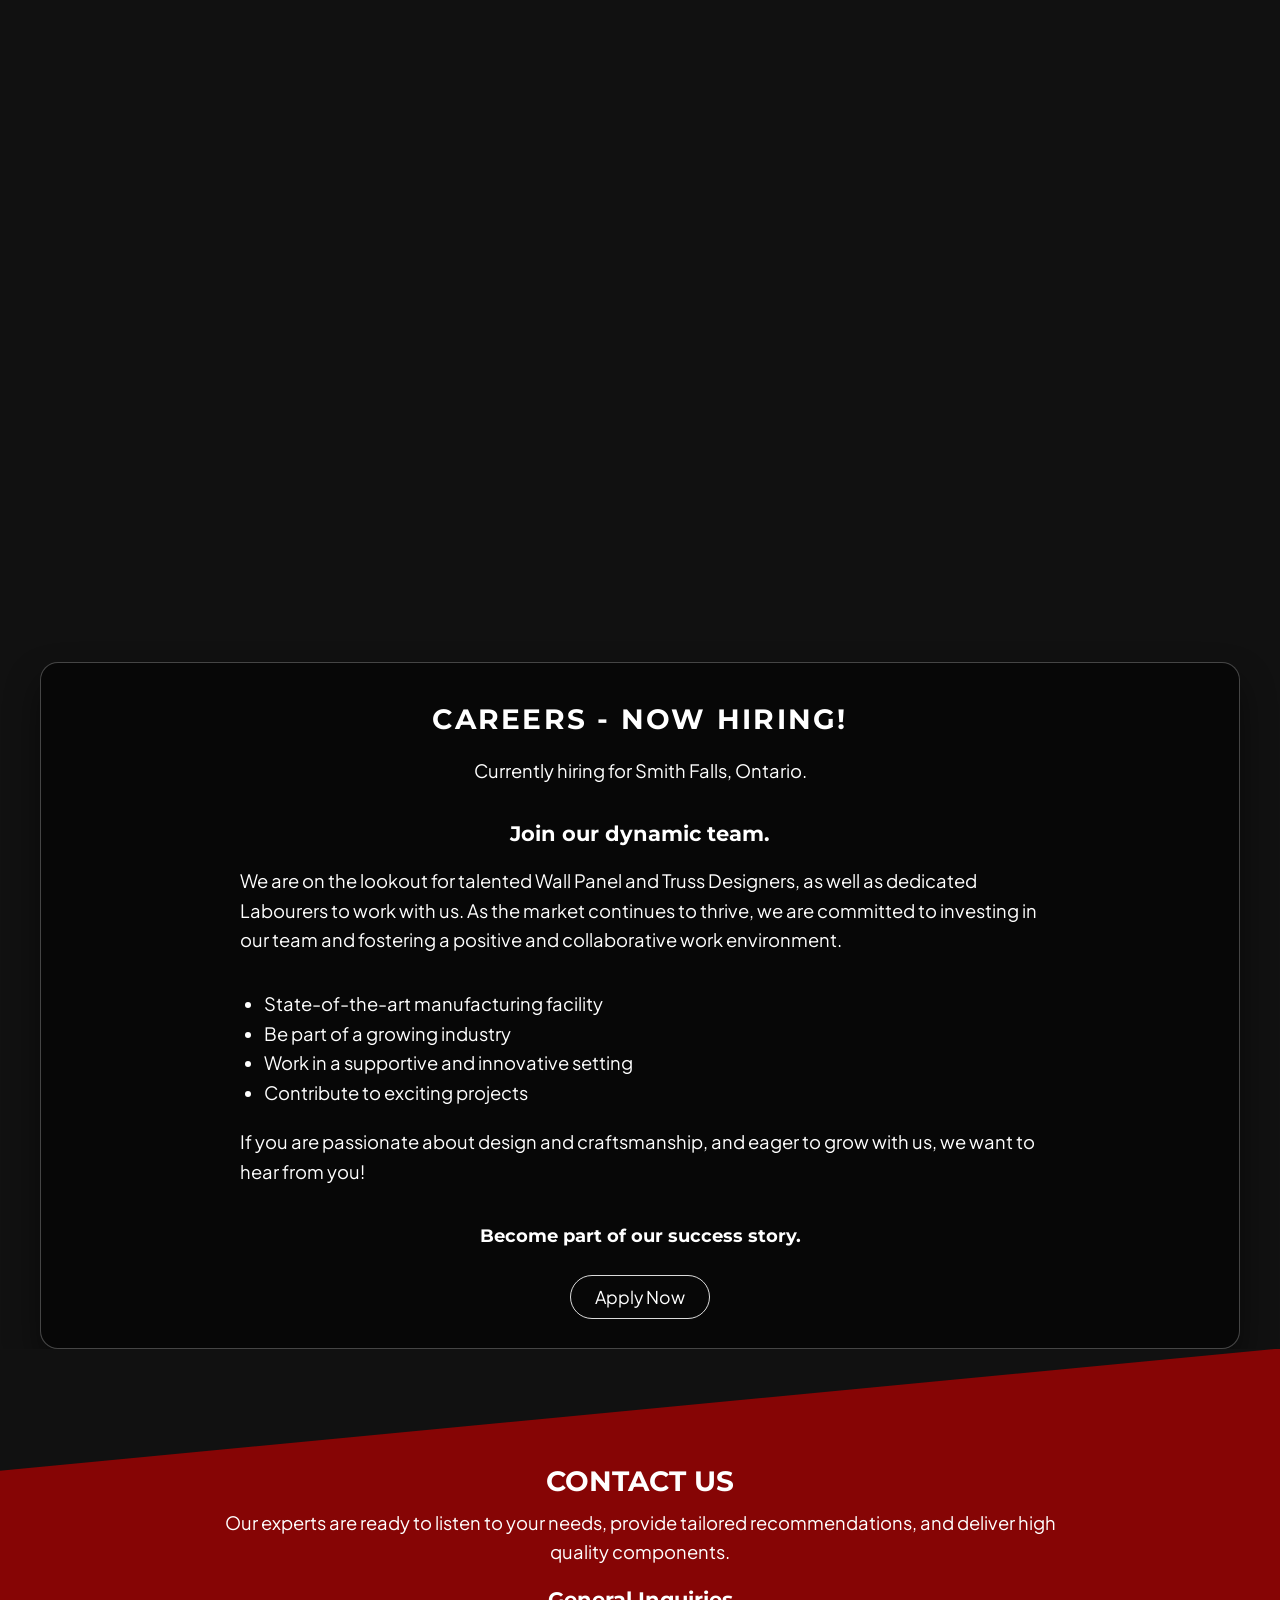
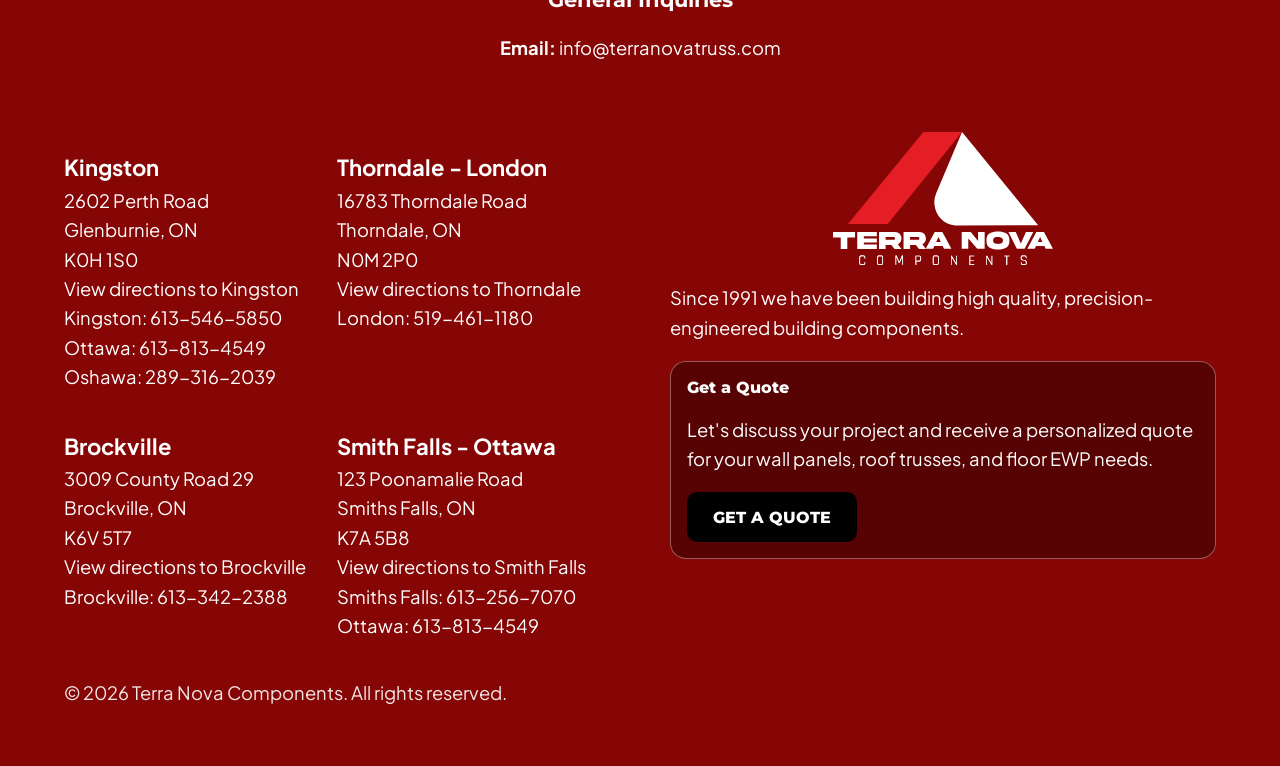
==== commit 9b7088cd: "changed logos" ====
--- a/index.html
+++ b/index.html
@@ -41,7 +41,7 @@
     >
 
         <img
-            src="Images/logo2.png"
+            src="Images/logo.svg"
             class="nav-logo"
             alt="Terra Nova Components"
         >
@@ -1049,11 +1049,11 @@
                     <br>
                     <a href="https://goo.gl/maps/9WG1nfvCQ7fbisFT8">View directions to Kingston</a>
                     <br>
-                    Kingston: <a href="tel:+16135465850">613-546-5850</a>
-                    <br>
-                    Ottawa: <a href="tel:+16138134549">613-813-4549</a>
-                    <br>
-                    Oshawa: <a href="tel:+12893162039">289-316-2039</a>
+                    <span class="location-phone">Kingston: <a href="tel:+16135465850">613-546-5850</a></span>
+                    <br>
+                    <span class="location-phone">Ottawa: <a href="tel:+16138134549">613-813-4549</a></span>
+                    <br>
+                    <span class="location-phone">Oshawa: <a href="tel:+12893162039">289-316-2039</a></span>
                 </p>
 
                 <p class="body-text">
@@ -1069,7 +1069,7 @@
                     <br>
                     <a href="https://www.google.com/maps/dir/?api=1&amp;destination=16783+Thorndale+Road+Thorndale+ON+N0M+2P0">View directions to Thorndale</a>
                     <br>
-                    London: <a href="tel:+15194611180">519-461-1180</a>
+                    <span class="location-phone">London: <a href="tel:+15194611180">519-461-1180</a></span>
                 </p>
 
                 <p class="body-text">
@@ -1085,7 +1085,7 @@
                     <br>
                     <a href="https://goo.gl/maps/1K5VJktgvz524HxZ8">View directions to Brockville</a>
                     <br>
-                    Brockville: <a href="tel:+16133422388">613-342-2388</a>
+                    <span class="location-phone">Brockville: <a href="tel:+16133422388">613-342-2388</a></span>
                 </p>
 
                 <p class="body-text">
@@ -1101,16 +1101,16 @@
                     <br>
                     <a href="https://www.google.com/maps/dir/?api=1&amp;destination=123+Poonamalie+Road+Smiths+Falls+ON+K7A+0E8">View directions to Smith Falls</a>
                     <br>
-                    Smiths Falls: <a href="tel:+16132567070">613-256-7070</a>
-                    <br>
-                    Ottawa: <a href="tel:+16138134549">613-813-4549</a>
+                    <span class="location-phone">Smiths Falls: <a href="tel:+16132567070">613-256-7070</a></span>
+                    <br>
+                    <span class="location-phone">Ottawa: <a href="tel:+16138134549">613-813-4549</a></span>
                 </p>
             </div>
 
             <div class="contact-info-column">
                 <div class="contact-information">
                     <img
-                        src="Images/logo4.png"
+                        src="Images/logo4.svg"
                         class="contact-logo"
                         alt="Terra Nova Components"
                     >
@@ -1149,20 +1149,8 @@
 
 <div
     id="mobile-quote-bar"
-    aria-label="Quick links"
+    aria-label="Get a quote"
 >
-    <a
-        href="#contact-page"
-        class="mobile-sticky-link"
-    >
-        CONTACT US
-    </a>
-    <a
-        href="#products"
-        class="mobile-sticky-link"
-    >
-        PRODUCTS &amp; SERVICES
-    </a>
     <a
         href="quote.html"
         id="mobile-quote-button"
--- a/style.css
+++ b/style.css
@@ -62,7 +62,6 @@
 
     overflow-x: hidden;
 }
-
 
 p {
     font-size: var(--body-size) !important;
@@ -167,7 +166,7 @@
 
     width: auto;
 
-    height: 58px;
+    height: 46px;
 
     object-fit: contain;
 }
@@ -450,8 +449,6 @@
     height: 156px;
 
     padding: 12px 20px;
-
-    background: white;
 }
 
 
@@ -1580,7 +1577,7 @@
 
     height: auto;
 
-    margin: 0 0 16px;
+    margin: 0 auto 16px;
 }
 
 
@@ -1603,12 +1600,14 @@
 }
 
 
-.location-addresses {
+.contact-details.location-addresses {
     display: flex;
 
     flex-wrap: wrap;
 
     align-content: flex-start;
+
+    text-align: left;
 }
 
 
@@ -1616,6 +1615,14 @@
     flex: 0 0 50%;
 
     box-sizing: border-box;
+}
+
+.location-phone {
+    display: block;
+}
+
+.location-phone + br {
+    display: none;
 }
 
 
@@ -1879,7 +1886,7 @@
 
         width: auto;
 
-        height: 45px;
+        height: 36px;
 
         object-fit: contain;
 
@@ -2722,6 +2729,14 @@
 
     }
 
+    .contact-cta {
+
+        align-self: center;
+
+        margin-inline: auto;
+
+    }
+
     .contact-copyright {
 
         grid-column: 1;
@@ -2745,6 +2760,18 @@
         font-size: 0.95rem;
 
         line-height: 1.5;
+
+    }
+
+    .location-addresses > .body-text {
+
+        flex-basis: 100%;
+
+    }
+
+    .location-addresses a[href^="tel:"] {
+
+        display: block;
 
     }
 
@@ -2893,7 +2920,7 @@
 
         width: auto;
 
-        height: 58px;
+        height: 46px;
 
         object-fit: contain;
 
